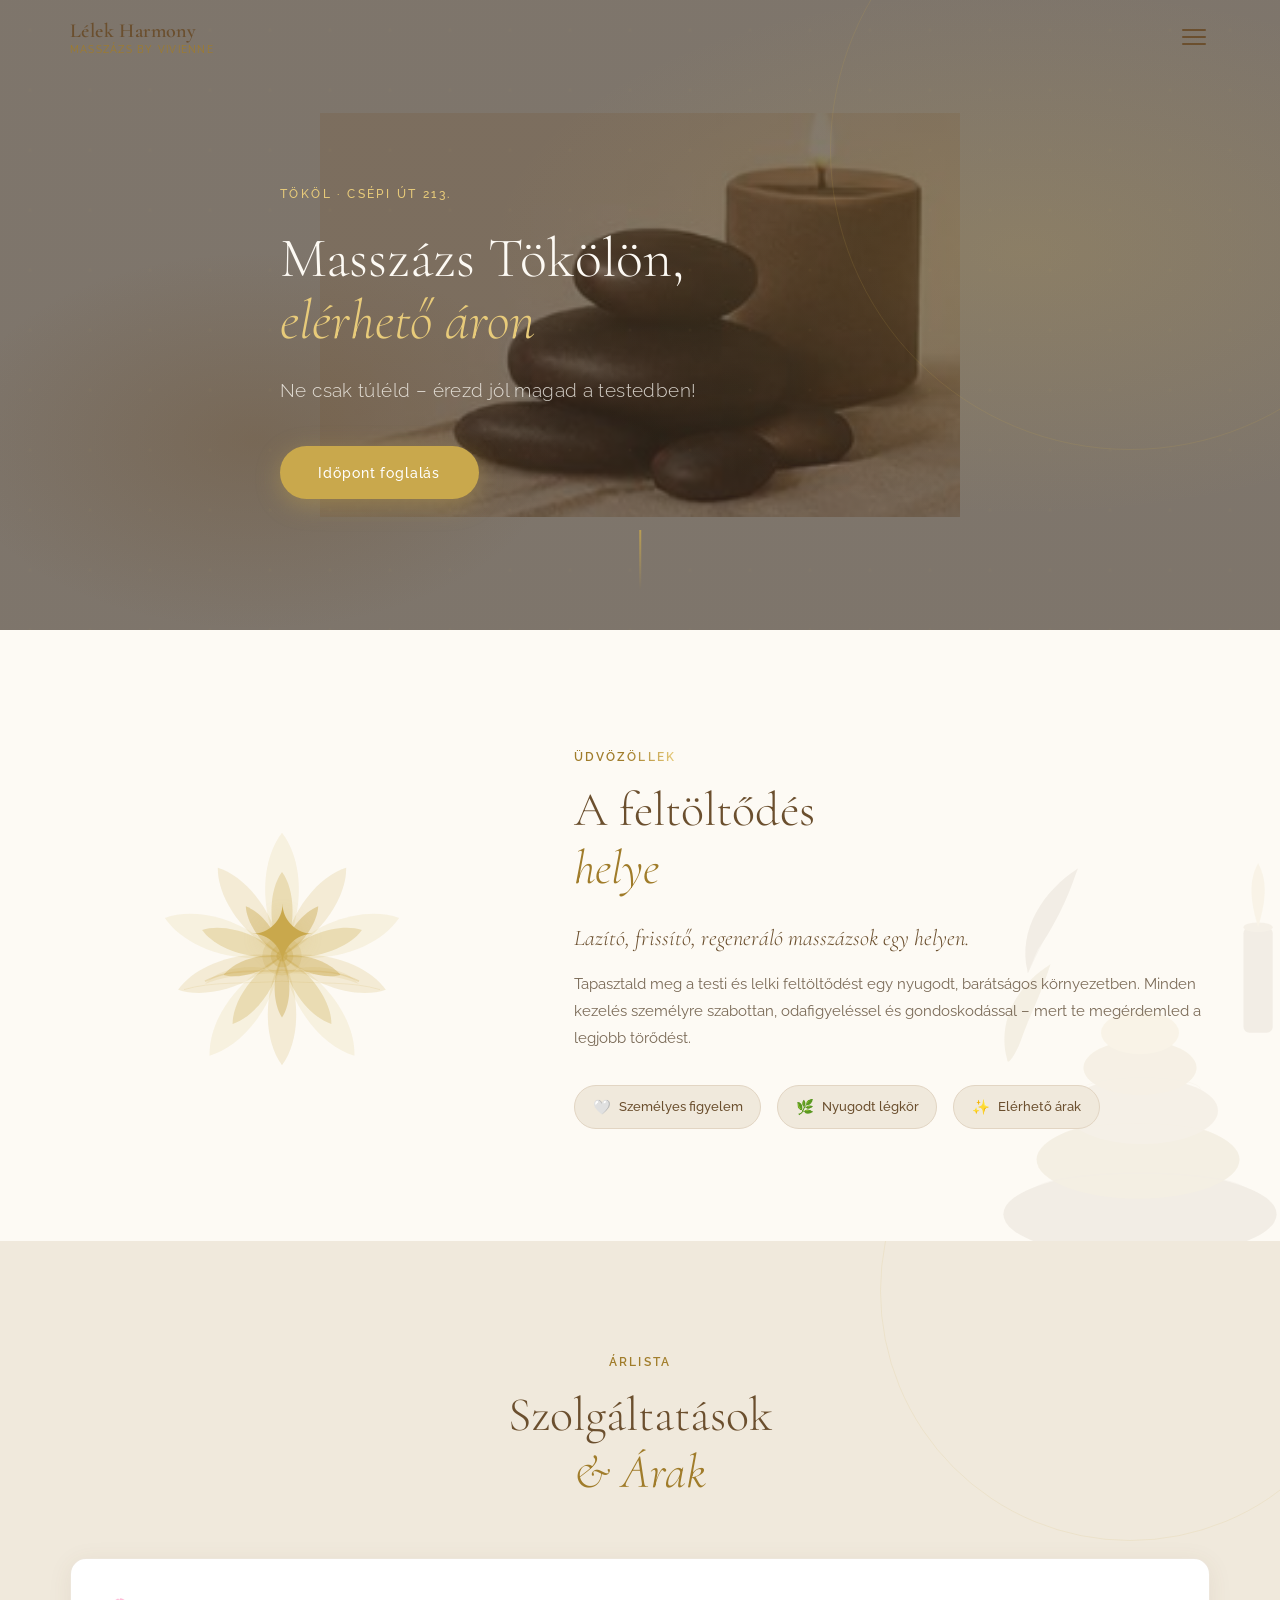
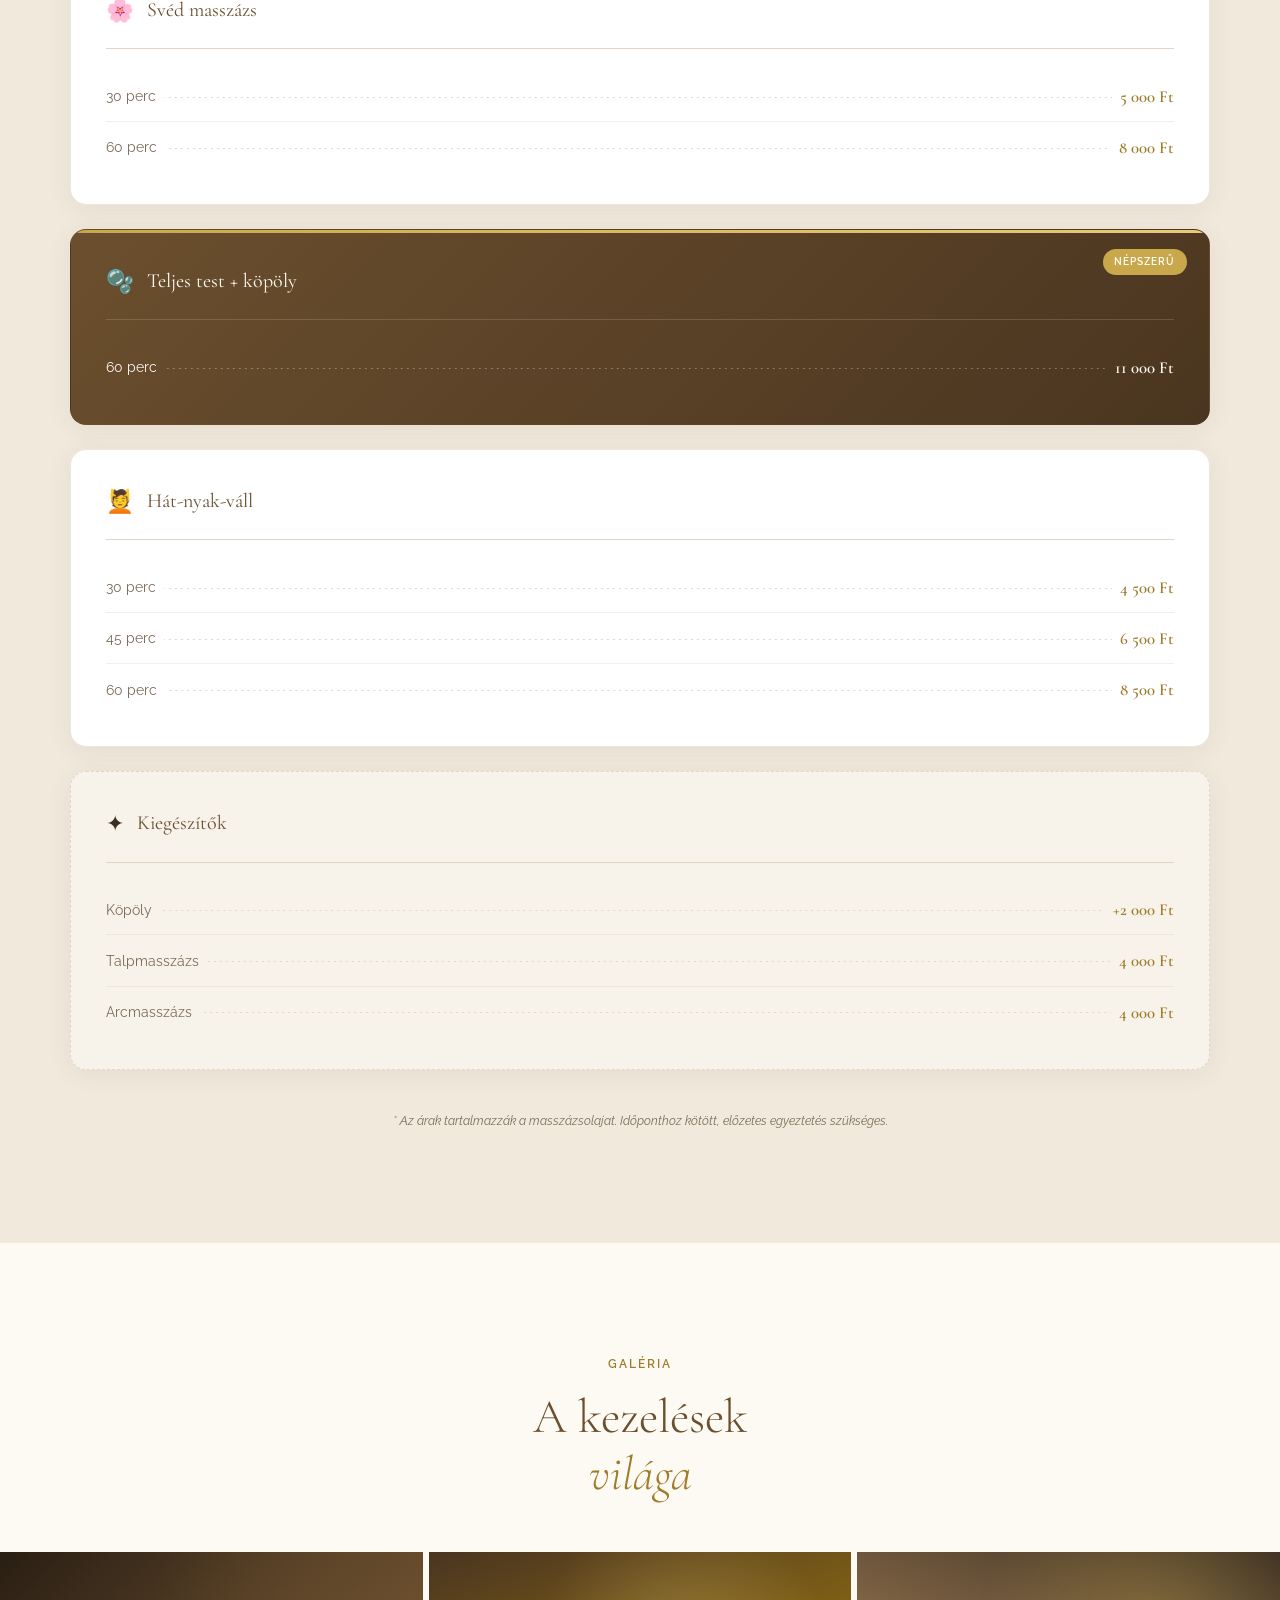
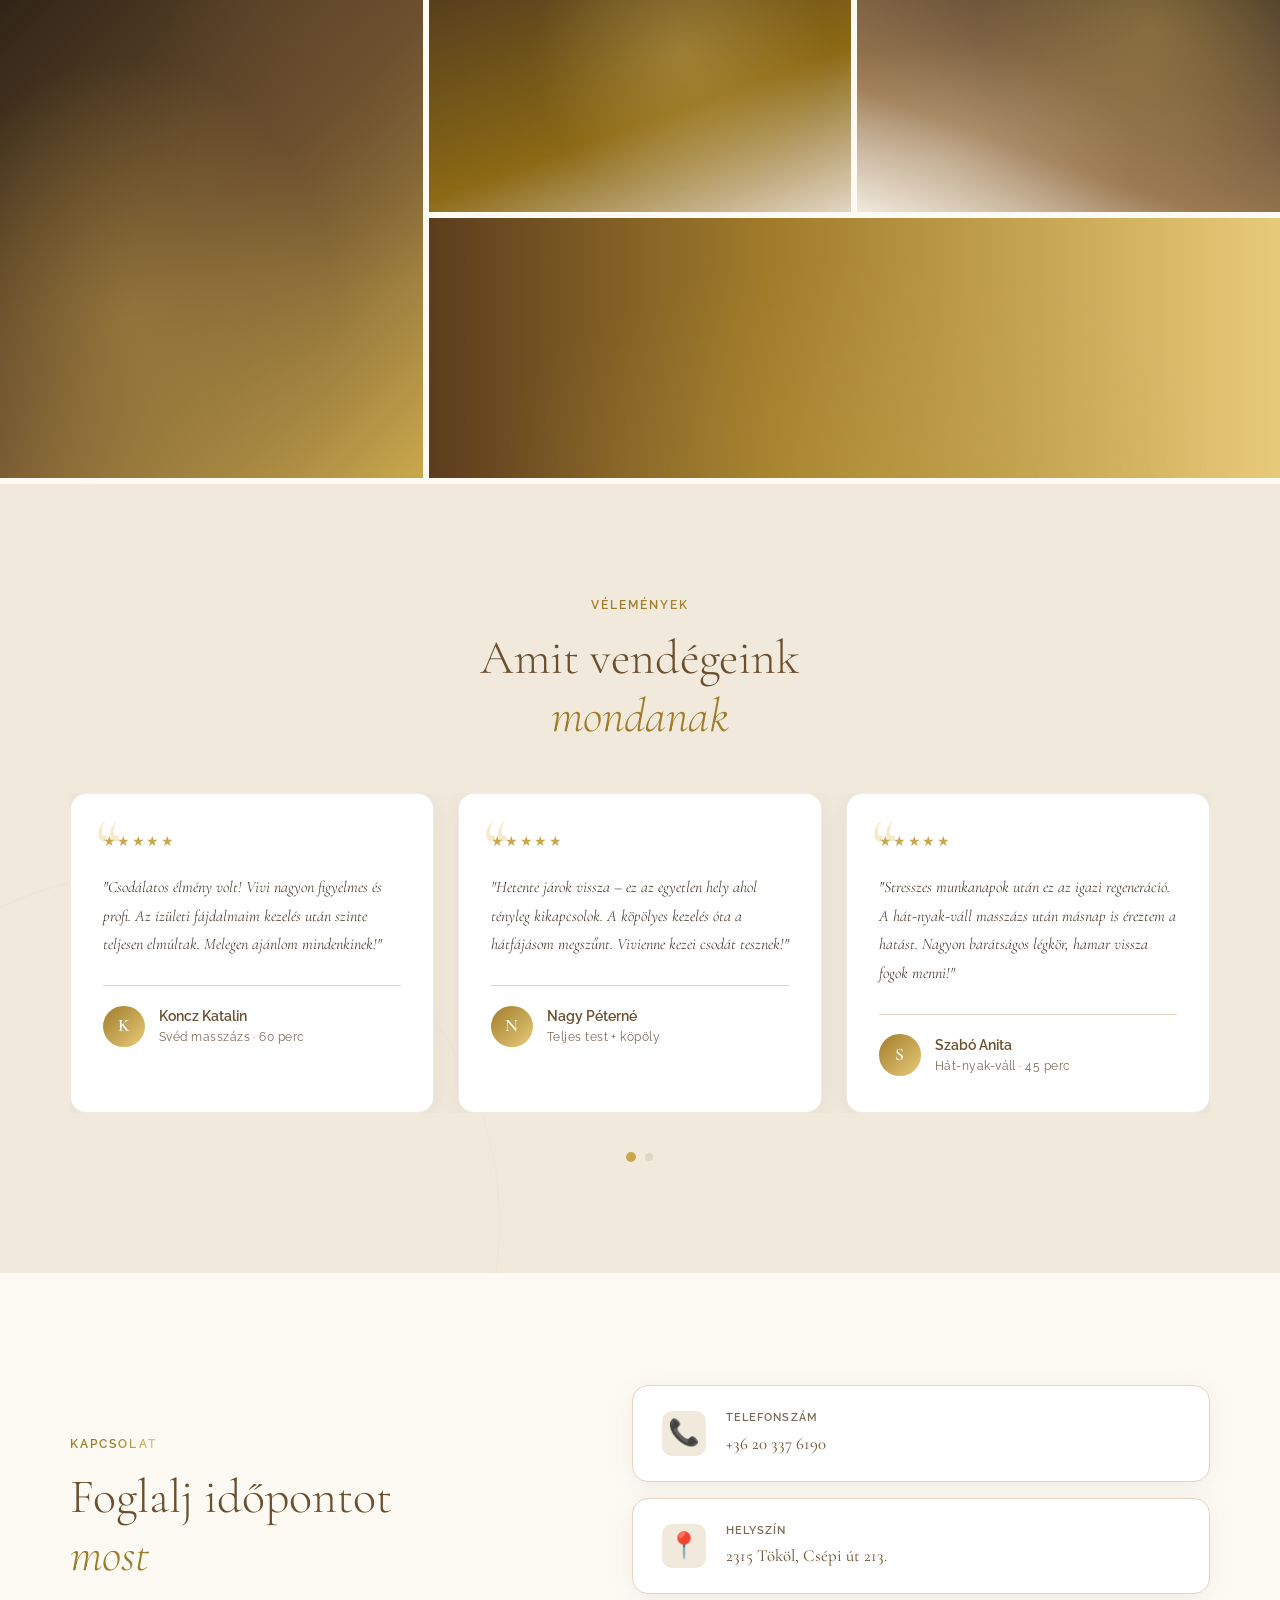
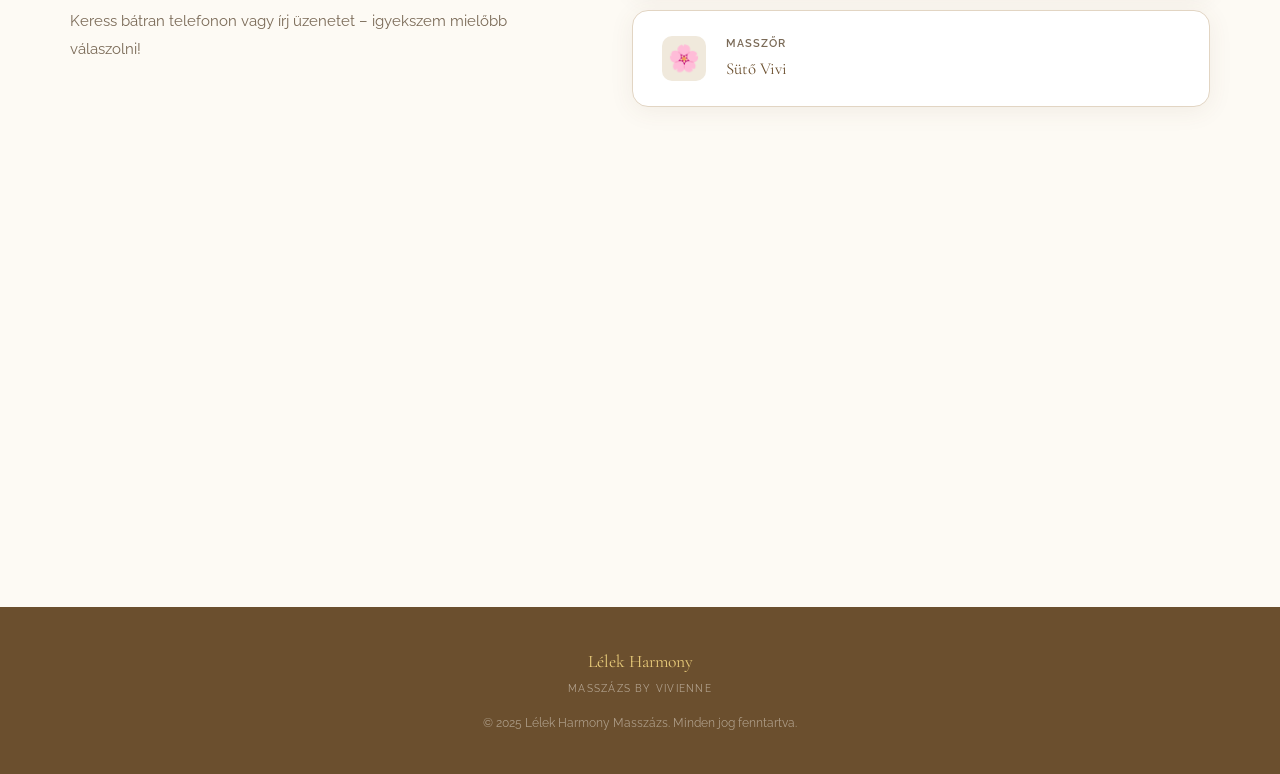
==== index.html @ 74dbd815 "nam change" ====
<!doctype html>
<html lang="hu">
  <head>
    <meta charset="UTF-8" />
    <meta name="viewport" content="width=device-width, initial-scale=1.0" />
    <title>Lélek Harmony Masszázs by Vivienne</title>
    <meta
      name="description"
      content="Lazító, frissítő, regeneráló masszázsok Tökölön. Svéd masszázs, köpöly, hát-nyak-váll masszázs elérhető áron."
    />
    <link rel="preconnect" href="https://fonts.googleapis.com" />
    <link rel="preconnect" href="https://fonts.gstatic.com" crossorigin />
    <link
      href="https://fonts.googleapis.com/css2?family=Cormorant+Garamond:ital,wght@0,300;0,400;0,600;1,300;1,400&family=Raleway:wght@300;400;500;600&display=swap"
      rel="stylesheet"
    />
    <link rel="stylesheet" href="css/style.css" />
  </head>
  <body>
    <!-- NAV -->
    <header class="header" id="header">
      <nav class="nav container">
        <a href="#hero" class="nav__logo">
          <span class="nav__logo-main">Lélek Harmony</span>
          <span class="nav__logo-sub">Masszázs by Vivienne</span>
        </a>
        <button class="nav__toggle" id="navToggle" aria-label="Menü megnyitása">
          <span></span><span></span><span></span>
        </button>
        <ul class="nav__menu" id="navMenu">
          <li><a href="#about" class="nav__link">Rólam</a></li>
          <li><a href="#services" class="nav__link">Szolgáltatások</a></li>
          <li><a href="#gallery" class="nav__link">Galéria</a></li>
          <li>
            <a href="#contact" class="nav__link nav__link--cta">Kapcsolat</a>
          </li>
        </ul>
      </nav>
    </header>

    <main>
      <!-- HERO -->
      <section class="hero" id="hero">
        <div class="hero__overlay"></div>
        <div class="hero__content container">
          <p class="hero__tag reveal">Tököl · Csépi út 213.</p>
          <h1 class="hero__title reveal">
            Masszázs Tökölön,<br /><em>elérhető áron</em>
          </h1>
          <p class="hero__subtitle reveal">
            Ne csak túléld – érezd jól magad a testedben!
          </p>
          <a href="#contact" class="btn btn--primary reveal"
            >Időpont foglalás</a
          >
        </div>
        <div class="hero__scroll-hint">
          <span></span>
        </div>
      </section>

      <!-- ABOUT -->
      <section class="about" id="about">
        <div class="container about__grid">
          <div class="about__deco reveal">
            <div class="about__deco-inner">
              <!-- Lotus flower — spa / massage theme -->
              <svg
                viewBox="0 0 200 200"
                xmlns="http://www.w3.org/2000/svg"
                aria-hidden="true"
              >
                <g transform="translate(100,115)">
                  <!-- Outer petals — layer 1 (5×, aligned) -->
                  <path
                    fill="#C9A84C"
                    opacity="0.12"
                    d="M0,0 C-18,-35 -14,-70 0,-88 C14,-70 18,-35 0,0Z"
                  />
                  <path
                    fill="#C9A84C"
                    opacity="0.12"
                    d="M0,0 C-18,-35 -14,-70 0,-88 C14,-70 18,-35 0,0Z"
                    transform="rotate(72)"
                  />
                  <path
                    fill="#C9A84C"
                    opacity="0.12"
                    d="M0,0 C-18,-35 -14,-70 0,-88 C14,-70 18,-35 0,0Z"
                    transform="rotate(144)"
                  />
                  <path
                    fill="#C9A84C"
                    opacity="0.12"
                    d="M0,0 C-18,-35 -14,-70 0,-88 C14,-70 18,-35 0,0Z"
                    transform="rotate(216)"
                  />
                  <path
                    fill="#C9A84C"
                    opacity="0.12"
                    d="M0,0 C-18,-35 -14,-70 0,-88 C14,-70 18,-35 0,0Z"
                    transform="rotate(288)"
                  />
                  <!-- Outer petals — layer 2 (5×, +36° eltolva) -->
                  <path
                    fill="#C9A84C"
                    opacity="0.18"
                    d="M0,0 C-15,-30 -12,-62 0,-78 C12,-62 15,-30 0,0Z"
                    transform="rotate(36)"
                  />
                  <path
                    fill="#C9A84C"
                    opacity="0.18"
                    d="M0,0 C-15,-30 -12,-62 0,-78 C12,-62 15,-30 0,0Z"
                    transform="rotate(108)"
                  />
                  <path
                    fill="#C9A84C"
                    opacity="0.18"
                    d="M0,0 C-15,-30 -12,-62 0,-78 C12,-62 15,-30 0,0Z"
                    transform="rotate(180)"
                  />
                  <path
                    fill="#C9A84C"
                    opacity="0.18"
                    d="M0,0 C-15,-30 -12,-62 0,-78 C12,-62 15,-30 0,0Z"
                    transform="rotate(252)"
                  />
                  <path
                    fill="#C9A84C"
                    opacity="0.18"
                    d="M0,0 C-15,-30 -12,-62 0,-78 C12,-62 15,-30 0,0Z"
                    transform="rotate(324)"
                  />
                  <!-- Középső szirmok (5×) -->
                  <path
                    fill="#C9A84C"
                    opacity="0.30"
                    d="M0,0 C-11,-22 -9,-48 0,-60 C9,-48 11,-22 0,0Z"
                  />
                  <path
                    fill="#C9A84C"
                    opacity="0.30"
                    d="M0,0 C-11,-22 -9,-48 0,-60 C9,-48 11,-22 0,0Z"
                    transform="rotate(72)"
                  />
                  <path
                    fill="#C9A84C"
                    opacity="0.30"
                    d="M0,0 C-11,-22 -9,-48 0,-60 C9,-48 11,-22 0,0Z"
                    transform="rotate(144)"
                  />
                  <path
                    fill="#C9A84C"
                    opacity="0.30"
                    d="M0,0 C-11,-22 -9,-48 0,-60 C9,-48 11,-22 0,0Z"
                    transform="rotate(216)"
                  />
                  <path
                    fill="#C9A84C"
                    opacity="0.30"
                    d="M0,0 C-11,-22 -9,-48 0,-60 C9,-48 11,-22 0,0Z"
                    transform="rotate(288)"
                  />
                  <!-- Belső szirmok (5×, +36°) -->
                  <path
                    fill="#C9A84C"
                    opacity="0.42"
                    d="M0,0 C-8,-16 -6,-35 0,-44 C6,-35 8,-16 0,0Z"
                    transform="rotate(36)"
                  />
                  <path
                    fill="#C9A84C"
                    opacity="0.42"
                    d="M0,0 C-8,-16 -6,-35 0,-44 C6,-35 8,-16 0,0Z"
                    transform="rotate(108)"
                  />
                  <path
                    fill="#C9A84C"
                    opacity="0.42"
                    d="M0,0 C-8,-16 -6,-35 0,-44 C6,-35 8,-16 0,0Z"
                    transform="rotate(180)"
                  />
                  <path
                    fill="#C9A84C"
                    opacity="0.42"
                    d="M0,0 C-8,-16 -6,-35 0,-44 C6,-35 8,-16 0,0Z"
                    transform="rotate(252)"
                  />
                  <path
                    fill="#C9A84C"
                    opacity="0.42"
                    d="M0,0 C-8,-16 -6,-35 0,-44 C6,-35 8,-16 0,0Z"
                    transform="rotate(324)"
                  />
                  <!-- Középi körök -->
                  <circle r="14" fill="#C9A84C" opacity="0.18" />
                  <circle r="8" fill="#C9A84C" opacity="0.32" />
                  <circle r="4" fill="#C9A84C" opacity="0.55" />
                  <!-- Vízfelszín és levelek -->
                  <path
                    d="M-55,18 C-35,8 -18,12 0,10 C18,12 35,8 55,18"
                    fill="none"
                    stroke="#C9A84C"
                    stroke-width="1.2"
                    opacity="0.25"
                  />
                  <path
                    d="M-70,24 C-50,18 -28,20 0,18 C28,20 50,18 70,24"
                    fill="none"
                    stroke="#C9A84C"
                    stroke-width="0.7"
                    opacity="0.14"
                  />
                  <path
                    d="M0,12 C-20,4 -45,8 -55,20 C-38,13 -20,13 0,12Z"
                    fill="#C9A84C"
                    opacity="0.14"
                  />
                  <path
                    d="M0,12 C20,4 45,8 55,20 C38,13 20,13 0,12Z"
                    fill="#C9A84C"
                    opacity="0.14"
                  />
                </g>
              </svg>
              <div class="about__icon">✦</div>
            </div>
          </div>
          <div class="about__text">
            <span class="section__tag reveal">Üdvözöllek</span>
            <h2 class="section__title reveal">
              A feltöltődés<br /><em>helye</em>
            </h2>
            <p class="about__lead reveal">
              Lazító, frissítő, regeneráló masszázsok egy helyen.
            </p>
            <p class="about__body reveal">
              Tapasztald meg a testi és lelki feltöltődést egy nyugodt,
              barátságos környezetben. Minden kezelés személyre szabottan,
              odafigyeléssel és gondoskodással – mert te megérdemled a legjobb
              törődést.
            </p>
            <div class="about__badges reveal">
              <div class="badge">
                <span class="badge__icon">🤍</span>
                <span>Személyes figyelem</span>
              </div>
              <div class="badge">
                <span class="badge__icon">🌿</span>
                <span>Nyugodt légkör</span>
              </div>
              <div class="badge">
                <span class="badge__icon">✨</span>
                <span>Elérhető árak</span>
              </div>
            </div>
          </div>
        </div>
      </section>

      <!-- SERVICES -->
      <section class="services" id="services">
        <div class="container">
          <span class="section__tag reveal">Árlista</span>
          <h2 class="section__title reveal">
            Szolgáltatások<br /><em>& Árak</em>
          </h2>

          <div class="services__grid">
            <!-- Svéd masszázs -->
            <div class="service-card reveal">
              <div class="service-card__header">
                <span class="service-card__icon">🌸</span>
                <h3 class="service-card__title">Svéd masszázs</h3>
              </div>
              <ul class="price-list">
                <li class="price-item">
                  <span class="price-item__label">30 perc</span>
                  <span class="price-item__dots"></span>
                  <span class="price-item__price">5 000 Ft</span>
                </li>
                <li class="price-item">
                  <span class="price-item__label">60 perc</span>
                  <span class="price-item__dots"></span>
                  <span class="price-item__price">8 000 Ft</span>
                </li>
              </ul>
            </div>

            <!-- Teljes test + köpöly -->
            <div class="service-card service-card--featured reveal">
              <div class="service-card__badge">Népszerű</div>
              <div class="service-card__header">
                <span class="service-card__icon">🫧</span>
                <h3 class="service-card__title">Teljes test + köpöly</h3>
              </div>
              <ul class="price-list">
                <li class="price-item">
                  <span class="price-item__label">60 perc</span>
                  <span class="price-item__dots"></span>
                  <span class="price-item__price">11 000 Ft</span>
                </li>
              </ul>
            </div>

            <!-- Hát-nyak-váll -->
            <div class="service-card reveal">
              <div class="service-card__header">
                <span class="service-card__icon">💆</span>
                <h3 class="service-card__title">Hát-nyak-váll</h3>
              </div>
              <ul class="price-list">
                <li class="price-item">
                  <span class="price-item__label">30 perc</span>
                  <span class="price-item__dots"></span>
                  <span class="price-item__price">4 500 Ft</span>
                </li>
                <li class="price-item">
                  <span class="price-item__label">45 perc</span>
                  <span class="price-item__dots"></span>
                  <span class="price-item__price">6 500 Ft</span>
                </li>
                <li class="price-item">
                  <span class="price-item__label">60 perc</span>
                  <span class="price-item__dots"></span>
                  <span class="price-item__price">8 500 Ft</span>
                </li>
              </ul>
            </div>

            <!-- Kiegészítők -->
            <div class="service-card service-card--extras reveal">
              <div class="service-card__header">
                <span class="service-card__icon">✦</span>
                <h3 class="service-card__title">Kiegészítők</h3>
              </div>
              <ul class="price-list">
                <li class="price-item">
                  <span class="price-item__label">Köpöly</span>
                  <span class="price-item__dots"></span>
                  <span class="price-item__price">+2 000 Ft</span>
                </li>
                <li class="price-item">
                  <span class="price-item__label">Talpmasszázs</span>
                  <span class="price-item__dots"></span>
                  <span class="price-item__price">4 000 Ft</span>
                </li>
                <li class="price-item">
                  <span class="price-item__label">Arcmasszázs</span>
                  <span class="price-item__dots"></span>
                  <span class="price-item__price">4 000 Ft</span>
                </li>
              </ul>
            </div>
          </div>

          <p class="services__note reveal">
            * Az árak tartalmazzák a masszázsolajat. Időponthoz kötött, előzetes
            egyeztetés szükséges.
          </p>
        </div>
      </section>

      <!-- GALLERY -->
      <section class="gallery" id="gallery">
        <div class="container">
          <span class="section__tag reveal">Galéria</span>
          <h2 class="section__title reveal">
            A kezelések<br /><em>világa</em>
          </h2>
        </div>
        <div class="gallery__grid">
          <div class="gallery__item gallery__item--tall reveal" data-index="0">
            <div class="gallery__img gallery__img--1"></div>
            <div class="gallery__overlay">
              <span class="gallery__label">Svéd masszázs</span>
            </div>
          </div>
          <div class="gallery__item reveal" data-index="1">
            <div class="gallery__img gallery__img--2"></div>
            <div class="gallery__overlay">
              <span class="gallery__label">Köpölyes kezelés</span>
            </div>
          </div>
          <div class="gallery__item reveal" data-index="2">
            <div class="gallery__img gallery__img--3"></div>
            <div class="gallery__overlay">
              <span class="gallery__label">Illóolajos lazítás</span>
            </div>
          </div>
          <div class="gallery__item gallery__item--wide reveal" data-index="3">
            <div class="gallery__img gallery__img--4"></div>
            <div class="gallery__overlay">
              <span class="gallery__label">Hát-nyak-váll</span>
            </div>
          </div>
          <div class="gallery__item reveal" data-index="4">
            <div class="gallery__img gallery__img--5"></div>
            <div class="gallery__overlay">
              <span class="gallery__label">Talpmasszázs</span>
            </div>
          </div>
          <div class="gallery__item reveal" data-index="5">
            <div class="gallery__img gallery__img--6"></div>
            <div class="gallery__overlay">
              <span class="gallery__label">Arcmasszázs</span>
            </div>
          </div>
        </div>

        <!-- Lightbox -->
        <div
          class="lightbox"
          id="lightbox"
          role="dialog"
          aria-modal="true"
          aria-label="Kép nagyítva"
        >
          <button
            class="lightbox__close"
            id="lightboxClose"
            aria-label="Bezárás"
          >
            ✕
          </button>
          <button class="lightbox__prev" id="lightboxPrev" aria-label="Előző">
            ‹
          </button>
          <button
            class="lightbox__next"
            id="lightboxNext"
            aria-label="Következő"
          >
            ›
          </button>
          <div class="lightbox__content">
            <div class="lightbox__img" id="lightboxImg"></div>
            <span class="lightbox__caption" id="lightboxCaption"></span>
          </div>
        </div>
      </section>

      <!-- TESTIMONIALS -->
      <section class="testimonials" id="testimonials">
        <div class="testimonials__bg-deco" aria-hidden="true"></div>
        <div class="container">
          <span class="section__tag reveal">Vélemények</span>
          <h2 class="section__title reveal">
            Amit vendégeink<br /><em>mondanak</em>
          </h2>

          <div class="testimonials__track-wrap">
            <div class="testimonials__track" id="testimonialsTrack">
              <article class="testimonial-card">
                <div class="testimonial-card__stars" aria-label="5 csillag">
                  ★★★★★
                </div>
                <blockquote class="testimonial-card__quote">
                  "Csodálatos élmény volt! Vivi nagyon figyelmes és profi. Az
                  ízületi fájdalmaim kezelés után szinte teljesen elmúltak.
                  Melegen ajánlom mindenkinek!"
                </blockquote>
                <footer class="testimonial-card__footer">
                  <div class="testimonial-card__avatar">K</div>
                  <div>
                    <cite class="testimonial-card__name">Koncz Katalin</cite>
                    <span class="testimonial-card__treatment"
                      >Svéd masszázs · 60 perc</span
                    >
                  </div>
                </footer>
              </article>

              <article class="testimonial-card">
                <div class="testimonial-card__stars" aria-label="5 csillag">
                  ★★★★★
                </div>
                <blockquote class="testimonial-card__quote">
                  "Hetente járok vissza – ez az egyetlen hely ahol tényleg
                  kikapcsolok. A köpölyes kezelés óta a hátfájásom megszűnt.
                  Vivienne kezei csodát tesznek!"
                </blockquote>
                <footer class="testimonial-card__footer">
                  <div class="testimonial-card__avatar">N</div>
                  <div>
                    <cite class="testimonial-card__name">Nagy Péterné</cite>
                    <span class="testimonial-card__treatment"
                      >Teljes test + köpöly</span
                    >
                  </div>
                </footer>
              </article>

              <article class="testimonial-card">
                <div class="testimonial-card__stars" aria-label="5 csillag">
                  ★★★★★
                </div>
                <blockquote class="testimonial-card__quote">
                  "Stresszes munkanapok után ez az igazi regeneráció. A
                  hát-nyak-váll masszázs után másnap is éreztem a hatást. Nagyon
                  barátságos légkör, hamar vissza fogok menni!"
                </blockquote>
                <footer class="testimonial-card__footer">
                  <div class="testimonial-card__avatar">S</div>
                  <div>
                    <cite class="testimonial-card__name">Szabó Anita</cite>
                    <span class="testimonial-card__treatment"
                      >Hát-nyak-váll · 45 perc</span
                    >
                  </div>
                </footer>
              </article>

              <article class="testimonial-card">
                <div class="testimonial-card__stars" aria-label="5 csillag">
                  ★★★★★
                </div>
                <blockquote class="testimonial-card__quote">
                  "Az arcmasszázs után tíz évvel fiatalabbnak éreztem magam!
                  Profi kéz, kellemes környezet, elérhető ár. Tökélön belül ez a
                  legjobb masszőr szerintem."
                </blockquote>
                <footer class="testimonial-card__footer">
                  <div class="testimonial-card__avatar">H</div>
                  <div>
                    <cite class="testimonial-card__name">Horváth Mária</cite>
                    <span class="testimonial-card__treatment"
                      >Arcmasszázs + talpmasszázs</span
                    >
                  </div>
                </footer>
              </article>
            </div>
          </div>

          <div
            class="testimonials__dots"
            id="testimonialsDots"
            role="tablist"
            aria-label="Vélemény lapozó"
          ></div>
        </div>
      </section>

      <!-- CONTACT -->
      <section class="contact" id="contact">
        <div class="container contact__grid">
          <div class="contact__text">
            <span class="section__tag reveal">Kapcsolat</span>
            <h2 class="section__title reveal">
              Foglalj időpontot<br /><em>most</em>
            </h2>
            <p class="contact__lead reveal">
              Keress bátran telefonon vagy írj üzenetet – igyekszem mielőbb
              válaszolni!
            </p>
          </div>
          <div class="contact__cards">
            <a href="tel:+36203376190" class="contact-card reveal">
              <span class="contact-card__icon">📞</span>
              <div>
                <span class="contact-card__label">Telefonszám</span>
                <span class="contact-card__value">+36 20 337 6190</span>
              </div>
            </a>
            <div class="contact-card reveal">
              <span class="contact-card__icon">📍</span>
              <div>
                <span class="contact-card__label">Helyszín</span>
                <span class="contact-card__value"
                  >2315 Tököl, Csépi út 213.</span
                >
              </div>
            </div>
            <div class="contact-card reveal">
              <span class="contact-card__icon">🌸</span>
              <div>
                <span class="contact-card__label">Masszőr</span>
                <span class="contact-card__value">Sütő Vivi</span>
              </div>
            </div>
          </div>
          <div class="contact__map">
            <iframe
              src="https://www.google.com/maps?q=Tököl%20Csépi%20út%20213&output=embed"
              width="100%"
              height="300"
              style="border: 0; border-radius: 16px"
              allowfullscreen=""
              loading="lazy"
            >
            </iframe>
          </div>
        </div>
      </section>
    </main>

    <!-- FOOTER -->
    <footer class="footer">
      <div class="container footer__inner">
        <div class="footer__brand">
          <span class="footer__logo">Lélek Harmony</span>
          <span class="footer__tagline">Masszázs by Vivienne</span>
        </div>
        <p class="footer__copy">
          &copy; 2025 Lélek Harmony Masszázs. Minden jog fenntartva.
        </p>
      </div>
    </footer>

    <script src="js/script.js"></script>
  </body>
</html>
---- css/style.css ----
/* ============================================
   LÉLEK HARMONY – style.css
   ============================================ */

/* --- RESET & BASE --- */
*,
*::before,
*::after {
  box-sizing: border-box;
  margin: 0;
  padding: 0;
}

:root {
  --cream: #fdfaf4;
  --beige: #f0e9dc;
  --beige-dark: #e2d5c3;
  --gold: #c9a84c;
  --gold-light: #e8cb7a;
  --gold-dark: #a07c2a;
  --brown: #6b4f2e;
  --brown-light: #9c7a52;
  --text: #3a2e22;
  --text-muted: #7a6a57;
  --white: #ffffff;

  --font-serif: "Cormorant Garamond", Georgia, serif;
  --font-sans: "Raleway", sans-serif;

  --shadow-soft: 0 4px 24px rgba(107, 79, 46, 0.08);
  --shadow-card: 0 8px 40px rgba(107, 79, 46, 0.12);
  --radius: 16px;
  --radius-sm: 10px;

  --transition: 0.35s cubic-bezier(0.25, 0.46, 0.45, 0.94);
}

html {
  scroll-behavior: smooth;
  font-size: 16px;
}

body {
  font-family: var(--font-sans);
  background-color: var(--cream);
  color: var(--text);
  line-height: 1.7;
  -webkit-font-smoothing: antialiased;
}

img {
  display: block;
  max-width: 100%;
}
a {
  text-decoration: none;
  color: inherit;
}
ul {
  list-style: none;
}

.container {
  width: 90%;
  max-width: 1140px;
  margin: 0 auto;
}

/* --- SCROLL REVEAL --- */
.reveal {
  opacity: 0;
  transform: translateY(28px);
  transition:
    opacity 0.7s ease,
    transform 0.7s ease;
}
.reveal.visible {
  opacity: 1;
  transform: translateY(0);
}

/* --- TYPOGRAPHY HELPERS --- */
.section__tag {
  display: inline-block;
  font-family: var(--font-sans);
  font-size: 0.72rem;
  font-weight: 600;
  letter-spacing: 0.18em;
  text-transform: uppercase;
  color: var(--gold-dark);
  margin-bottom: 0.9rem;
}

.section__title {
  font-family: var(--font-serif);
  font-size: clamp(2rem, 4vw, 3rem);
  font-weight: 300;
  line-height: 1.2;
  color: var(--brown);
  margin-bottom: 1.5rem;
}
.section__title em {
  font-style: italic;
  color: var(--gold-dark);
}

/* --- BUTTON --- */
.btn {
  display: inline-block;
  padding: 0.9rem 2.4rem;
  border-radius: 50px;
  font-family: var(--font-sans);
  font-weight: 500;
  font-size: 0.9rem;
  letter-spacing: 0.06em;
  transition: var(--transition);
  cursor: pointer;
  border: none;
}
.btn--primary {
  background: var(--gold);
  color: var(--white);
  box-shadow: 0 6px 24px rgba(201, 168, 76, 0.4);
}
.btn--primary:hover {
  background: var(--gold-dark);
  box-shadow: 0 8px 32px rgba(201, 168, 76, 0.5);
  transform: translateY(-2px);
}

/* ============================================
   HEADER / NAV
   ============================================ */
.header {
  position: fixed;
  top: 0;
  left: 0;
  width: 100%;
  z-index: 1000;
  padding: 1.2rem 0;
  transition:
    background var(--transition),
    box-shadow var(--transition),
    padding var(--transition);
}
.header.scrolled {
  background: rgba(253, 250, 244, 0.96);
  backdrop-filter: blur(12px);
  box-shadow: 0 2px 20px rgba(107, 79, 46, 0.1);
  padding: 0.8rem 0;
}

.nav {
  display: flex;
  align-items: center;
  justify-content: space-between;
}

.nav__logo {
  display: flex;
  flex-direction: column;
  line-height: 1.2;
}
.nav__logo-main {
  font-family: var(--font-serif);
  font-size: 1.25rem;
  font-weight: 600;
  color: var(--brown);
  letter-spacing: 0.02em;
}
.nav__logo-sub {
  font-size: 0.65rem;
  font-weight: 400;
  letter-spacing: 0.12em;
  text-transform: uppercase;
  color: var(--gold-dark);
}

.nav__menu {
  display: flex;
  align-items: center;
  gap: 2.5rem;
}

.nav__link {
  font-size: 0.82rem;
  font-weight: 500;
  letter-spacing: 0.08em;
  text-transform: uppercase;
  color: var(--brown-light);
  transition: color var(--transition);
  position: relative;
}
.nav__link::after {
  content: "";
  position: absolute;
  bottom: -3px;
  left: 0;
  width: 0;
  height: 1px;
  background: var(--gold);
  transition: width var(--transition);
}
.nav__link:hover {
  color: var(--brown);
}
.nav__link:hover::after {
  width: 100%;
}

.nav__link--cta {
  padding: 0.5rem 1.4rem;
  border: 1.5px solid var(--gold);
  border-radius: 50px;
  color: var(--gold-dark);
}
.nav__link--cta::after {
  display: none;
}
.nav__link--cta:hover {
  background: var(--gold);
  color: var(--white);
}

.nav__toggle {
  display: none;
  flex-direction: column;
  gap: 5px;
  background: none;
  border: none;
  cursor: pointer;
  padding: 4px;
}
.nav__toggle span {
  display: block;
  width: 24px;
  height: 2px;
  background: var(--brown);
  border-radius: 2px;
  transition: var(--transition);
}
.nav__toggle.open span:nth-child(1) {
  transform: translateY(7px) rotate(45deg);
}
.nav__toggle.open span:nth-child(2) {
  opacity: 0;
}
.nav__toggle.open span:nth-child(3) {
  transform: translateY(-7px) rotate(-45deg);
}

/* ============================================
   HERO
   ============================================ */
.hero {
  min-height: 70vh;
  display: flex;
  align-items: center;
  position: relative;
  background:
    linear-gradient(rgba(58, 46, 34, 0.65), rgba(58, 46, 34, 0.65)),
    url("../images/salon_2.png") center/50% no-repeat;
  overflow: hidden;
}

.hero::before {
  content: "";
  position: absolute;
  inset: 0;
  background:
    radial-gradient(
      ellipse 60% 60% at 80% 40%,
      rgba(201, 168, 76, 0.18) 0%,
      transparent 70%
    ),
    radial-gradient(
      ellipse 40% 50% at 20% 70%,
      rgba(107, 79, 46, 0.35) 0%,
      transparent 60%
    );
}

/* Decorative circles */
.hero::after {
  content: "";
  position: absolute;
  width: 600px;
  height: 600px;
  border: 1px solid rgba(201, 168, 76, 0.15);
  border-radius: 50%;
  top: -150px;
  right: -150px;
  pointer-events: none;
}

.hero__overlay {
  position: absolute;
  inset: 0;
  background: url("data:image/svg+xml,%3Csvg width='60' height='60' viewBox='0 0 60 60' xmlns='http://www.w3.org/2000/svg'%3E%3Cg fill='none' fill-rule='evenodd'%3E%3Cg fill='%23C9A84C' fill-opacity='0.04'%3E%3Ccircle cx='30' cy='30' r='1.5'/%3E%3C/g%3E%3C/g%3E%3C/svg%3E");
}

/* Mandala background — right-side, very subtle */
.hero__overlay::after {
  content: "";
  position: absolute;
  right: -6%;
  top: 50%;
  transform: translateY(-50%);
  width: 72vh;
  height: 72vh;
  background-size: contain;
  background-repeat: no-repeat;
  background-position: center;
  opacity: 0.09;
  pointer-events: none;
}

.hero__content {
  position: relative;
  z-index: 1;
  padding: 8rem 0 5rem;
  max-width: 720px;
}

.hero__tag {
  display: inline-block;
  font-size: 0.75rem;
  font-weight: 500;
  letter-spacing: 0.2em;
  text-transform: uppercase;
  color: var(--gold-light);
  margin-bottom: 1.5rem;
  opacity: 0;
  animation: fadeUp 0.8s 0.3s forwards;
}

.hero__title {
  font-family: var(--font-serif);
  font-size: clamp(2.8rem, 6vw, 5rem);
  font-weight: 300;
  line-height: 1.1;
  color: var(--cream);
  margin-bottom: 1.4rem;
  opacity: 0;
  animation: fadeUp 0.8s 0.5s forwards;
}
.hero__title em {
  font-style: italic;
  color: var(--gold-light);
  display: block;
}

.hero__subtitle {
  font-size: clamp(1rem, 2vw, 1.2rem);
  font-weight: 300;
  color: rgba(253, 250, 244, 0.8);
  margin-bottom: 2.5rem;
  letter-spacing: 0.02em;
  opacity: 0;
  animation: fadeUp 0.8s 0.7s forwards;
}

.hero .btn--primary {
  opacity: 0;
  animation: fadeUp 0.8s 0.9s forwards;
}

.hero__scroll-hint {
  position: absolute;
  bottom: 2.5rem;
  left: 50%;
  transform: translateX(-50%);
  z-index: 1;
}
.hero__scroll-hint span {
  display: block;
  width: 1.5px;
  height: 60px;
  background: linear-gradient(to bottom, rgba(201, 168, 76, 0.8), transparent);
  margin: 0 auto;
  animation: scrollPulse 2s infinite;
}

@keyframes fadeUp {
  to {
    opacity: 1;
    transform: translateY(0);
  }
  from {
    opacity: 0;
    transform: translateY(30px);
  }
}
@keyframes scrollPulse {
  0%,
  100% {
    opacity: 1;
    transform: scaleY(1);
  }
  50% {
    opacity: 0.4;
    transform: scaleY(0.8);
  }
}

/* ============================================
   ABOUT
   ============================================ */
.about {
  padding: 7rem 0;
  background: var(--cream);
  position: relative;
  overflow: hidden;
}

/* Spa stones + candle — right bottom, very subtle */
.about::before {
  content: "";
  position: absolute;
  right: -2%;
  bottom: -4%;
  width: 38%;
  height: 80%;
  background-image: url("data:image/svg+xml,<svg xmlns='http://www.w3.org/2000/svg' viewBox='0 0 340 500'><ellipse cx='170' cy='448' rx='140' ry='44' fill='%236B4F2E'/><ellipse cx='168' cy='392' rx='104' ry='40' fill='%238B6914'/><ellipse cx='172' cy='342' rx='78' ry='34' fill='%239C7A52'/><ellipse cx='170' cy='298' rx='58' ry='28' fill='%23A07C2A'/><ellipse cx='170' cy='262' rx='40' ry='22' fill='%23C9A84C'/><ellipse cx='170' cy='424' rx='108' ry='18' fill='none' stroke='%236B4F2E' stroke-width='1.5' opacity='.4'/><ellipse cx='168' cy='370' rx='80' ry='15' fill='none' stroke='%238B6914' stroke-width='1.2' opacity='.4'/><ellipse cx='172' cy='320' rx='60' ry='12' fill='none' stroke='%239C7A52' stroke-width='1' opacity='.4'/><rect x='276' y='154' width='30' height='108' rx='6' fill='%236B4F2E'/><ellipse cx='291' cy='154' rx='15' ry='5' fill='%239C7A52'/><path d='M291 154C284 130 280 108 291 88 302 108 298 130 291 154Z' fill='%23C9A84C'/><path d='M55 200C44 156 72 116 106 94 96 126 80 156 66 176 60 188 54 206 55 200Z' fill='%236B4F2E'/><line x1='55' y1='200' x2='106' y2='94' stroke='%236B4F2E' stroke-width='1.2' opacity='.5'/><path d='M34 290C22 248 48 210 78 192 70 220 56 246 48 270 42 286 34 296 34 290Z' fill='%238B6914'/><line x1='34' y1='290' x2='78' y2='192' stroke='%238B6914' stroke-width='1' opacity='.5'/></svg>");
  background-size: contain;
  background-repeat: no-repeat;
  background-position: right bottom;
  opacity: 0.07;
  pointer-events: none;
  z-index: 0;
}

.about .container {
  position: relative;
  z-index: 1;
}

.about__grid {
  display: grid;
  grid-template-columns: 1fr 1.5fr;
  gap: 5rem;
  align-items: center;
}

.about__deco {
  display: flex;
  justify-content: center;
}
.about__deco-inner {
  position: relative;
  width: 280px;
  height: 280px;
  display: flex;
  align-items: center;
  justify-content: center;
}
.about__deco-inner svg {
  position: absolute;
  inset: 0;
  width: 100%;
  height: 100%;
}
.about__icon {
  font-size: 5rem;
  color: var(--gold);
  position: relative;
  z-index: 1;
  text-shadow: 0 4px 20px rgba(201, 168, 76, 0.3);
  animation: gentlePulse 4s ease-in-out infinite;
}
@keyframes gentlePulse {
  0%,
  100% {
    transform: scale(1);
  }
  50% {
    transform: scale(1.05);
  }
}

.about__lead {
  font-family: var(--font-serif);
  font-size: 1.4rem;
  font-weight: 300;
  color: var(--brown);
  line-height: 1.5;
  margin-bottom: 1rem;
  font-style: italic;
}
.about__body {
  font-size: 0.95rem;
  color: var(--text-muted);
  margin-bottom: 2rem;
  line-height: 1.8;
}

.about__badges {
  display: flex;
  gap: 1rem;
  flex-wrap: wrap;
}
.badge {
  display: flex;
  align-items: center;
  gap: 0.5rem;
  padding: 0.55rem 1.1rem;
  background: var(--beige);
  border-radius: 50px;
  font-size: 0.8rem;
  font-weight: 500;
  color: var(--brown);
  border: 1px solid var(--beige-dark);
}
.badge__icon {
  font-size: 0.9rem;
}

/* ============================================
   SERVICES
   ============================================ */
.services {
  padding: 7rem 0;
  background: var(--beige);
  position: relative;
  overflow: hidden;
}
.services::before {
  content: "";
  position: absolute;
  width: 500px;
  height: 500px;
  border: 1px solid rgba(201, 168, 76, 0.12);
  border-radius: 50%;
  top: -200px;
  right: -100px;
  pointer-events: none;
}

.services .section__tag,
.services .section__title {
  text-align: center;
  display: block;
}
.services .section__title {
  margin-bottom: 3.5rem;
}

.services__grid {
  display: grid;
  grid-template-columns: repeat(2, 1fr);
  gap: 1.5rem;
}

.service-card {
  background: var(--white);
  border-radius: var(--radius);
  padding: 2rem 2.2rem;
  box-shadow: var(--shadow-soft);
  border: 1px solid rgba(226, 213, 195, 0.6);
  transition: var(--transition);
  position: relative;
  overflow: hidden;
}
.service-card::before {
  content: "";
  position: absolute;
  top: 0;
  left: 0;
  right: 0;
  height: 3px;
  background: linear-gradient(90deg, var(--beige-dark), var(--gold-light));
  opacity: 0;
  transition: opacity var(--transition);
}
.service-card:hover {
  box-shadow: var(--shadow-card);
  transform: translateY(-4px);
}
.service-card:hover::before {
  opacity: 1;
}

.service-card--featured {
  background: linear-gradient(135deg, var(--brown) 0%, #4a3520 100%);
  border-color: transparent;
}
.service-card--featured .service-card__title,
.service-card--featured .price-item__label,
.service-card--featured .price-item__price {
  color: var(--cream);
}
.service-card--featured .price-item__dots {
  background-image: radial-gradient(
    circle,
    rgba(253, 250, 244, 0.3) 1px,
    transparent 1px
  );
}
.service-card--featured .price-item {
  border-color: rgba(253, 250, 244, 0.1);
}
.service-card--featured::before {
  background: linear-gradient(90deg, var(--gold), var(--gold-light));
  opacity: 1;
}

.service-card--extras {
  border: 1.5px dashed var(--beige-dark);
  background: rgba(253, 250, 244, 0.6);
}

.service-card__badge {
  position: absolute;
  top: 1.2rem;
  right: 1.4rem;
  background: var(--gold);
  color: var(--white);
  font-size: 0.65rem;
  font-weight: 600;
  letter-spacing: 0.1em;
  text-transform: uppercase;
  padding: 0.25rem 0.7rem;
  border-radius: 50px;
}

.service-card__header {
  display: flex;
  align-items: center;
  gap: 0.8rem;
  margin-bottom: 1.5rem;
  padding-bottom: 1.2rem;
  border-bottom: 1px solid var(--beige-dark);
}
.service-card--featured .service-card__header {
  border-bottom-color: rgba(253, 250, 244, 0.15);
}

.service-card__icon {
  font-size: 1.4rem;
}

.service-card__title {
  font-family: var(--font-serif);
  font-size: 1.25rem;
  font-weight: 400;
  color: var(--brown);
}

/* Price list */
.price-list {
  display: flex;
  flex-direction: column;
  gap: 0.15rem;
}

.price-item {
  display: flex;
  align-items: center;
  gap: 0.5rem;
  padding: 0.6rem 0;
  border-bottom: 1px solid rgba(226, 213, 195, 0.4);
}
.price-item:last-child {
  border-bottom: none;
}

.price-item__label {
  font-size: 0.88rem;
  color: var(--text-muted);
  white-space: nowrap;
}
.price-item__dots {
  flex: 1;
  height: 1px;
  background-image: radial-gradient(
    circle,
    var(--beige-dark) 1px,
    transparent 1px
  );
  background-size: 6px 1px;
  background-repeat: repeat-x;
  background-position: center;
}
.price-item__price {
  font-family: var(--font-serif);
  font-size: 1.05rem;
  font-weight: 600;
  color: var(--gold-dark);
  white-space: nowrap;
}

.services__note {
  text-align: center;
  margin-top: 2.5rem;
  font-size: 0.78rem;
  color: var(--text-muted);
  font-style: italic;
}

/* ============================================
   CONTACT
   ============================================ */
.contact {
  padding: 7rem 0;
  background: var(--cream);
}

.contact__grid {
  display: grid;
  grid-template-columns: 1fr 1.2fr;
  gap: 5rem;
  align-items: center;
}

.contact__lead {
  font-size: 0.95rem;
  color: var(--text-muted);
  line-height: 1.8;
}

.contact__cards {
  display: flex;
  flex-direction: column;
  gap: 1rem;
}

.contact-card {
  display: flex;
  align-items: center;
  gap: 1.2rem;
  padding: 1.4rem 1.8rem;
  background: var(--white);
  border-radius: var(--radius);
  box-shadow: var(--shadow-soft);
  border: 1px solid var(--beige-dark);
  transition: var(--transition);
}
a.contact-card:hover {
  box-shadow: var(--shadow-card);
  transform: translateY(-3px);
  border-color: var(--gold-light);
}

.contact-card__icon {
  font-size: 1.6rem;
  width: 2.8rem;
  height: 2.8rem;
  display: flex;
  align-items: center;
  justify-content: center;
  background: var(--beige);
  border-radius: var(--radius-sm);
  flex-shrink: 0;
}

.contact-card > div {
  display: flex;
  flex-direction: column;
  gap: 0.15rem;
}
.contact-card__label {
  font-size: 0.7rem;
  font-weight: 600;
  letter-spacing: 0.1em;
  text-transform: uppercase;
  color: var(--text-muted);
}
.contact-card__value {
  font-family: var(--font-serif);
  font-size: 1.05rem;
  color: var(--brown);
  font-weight: 400;
}

/* ============================================
   FOOTER
   ============================================ */
.footer {
  background: var(--brown);
  padding: 2.5rem 0;
}

.footer__inner {
  display: flex;
  align-items: center;
  justify-content: space-between;
  flex-wrap: wrap;
  gap: 1rem;
}

.footer__brand {
  display: flex;
  flex-direction: column;
  gap: 0.15rem;
}
.footer__logo {
  font-family: var(--font-serif);
  font-size: 1.1rem;
  font-weight: 400;
  color: var(--gold-light);
}
.footer__tagline {
  font-size: 0.65rem;
  letter-spacing: 0.12em;
  text-transform: uppercase;
  color: rgba(253, 250, 244, 0.5);
}
.footer__copy {
  font-size: 0.75rem;
  color: rgba(253, 250, 244, 0.45);
}

/* ============================================
   GALLERY
   ============================================ */
.gallery {
  padding: 7rem 0 0;
  background: var(--cream);
  overflow: hidden;
}
.gallery .section__tag,
.gallery .section__title {
  text-align: center;
  display: block;
}
.gallery .section__title {
  margin-bottom: 3rem;
}

.gallery__grid {
  display: grid;
  grid-template-columns: repeat(3, 1fr);
  grid-template-rows: 260px 260px;
  gap: 6px;
  margin-top: 0.5rem;
}

.gallery__item {
  position: relative;
  overflow: hidden;
  cursor: pointer;
}
.gallery__item--tall {
  grid-row: span 2;
}
.gallery__item--wide {
  grid-column: span 2;
}

.gallery__img {
  width: 100%;
  height: 100%;
  transition: transform 0.7s cubic-bezier(0.25, 0.46, 0.45, 0.94);
}
.gallery__item:hover .gallery__img {
  transform: scale(1.07);
}

/* CSS art backgrounds — spa themed */
.gallery__img--1 {
  background:
    radial-gradient(
      ellipse at 30% 70%,
      rgba(201, 168, 76, 0.4) 0%,
      transparent 50%
    ),
    radial-gradient(
      ellipse at 80% 20%,
      rgba(107, 79, 46, 0.5) 0%,
      transparent 40%
    ),
    linear-gradient(135deg, #2a1f14 0%, #6b4f2e 50%, #c9a84c 100%);
}
.gallery__img--2 {
  background:
    radial-gradient(
      circle at 60% 40%,
      rgba(232, 203, 122, 0.3) 0%,
      transparent 50%
    ),
    linear-gradient(160deg, #4a3520 0%, #8b6914 60%, #e2d5c3 100%);
}
.gallery__img--3 {
  background:
    radial-gradient(
      ellipse at 20% 80%,
      rgba(253, 250, 244, 0.2) 0%,
      transparent 40%
    ),
    radial-gradient(
      circle at 70% 30%,
      rgba(201, 168, 76, 0.35) 0%,
      transparent 50%
    ),
    linear-gradient(200deg, #3a2e22 0%, #9c7a52 70%, #f0e9dc 100%);
}
.gallery__img--4 {
  background:
    radial-gradient(
      ellipse at 50% 100%,
      rgba(201, 168, 76, 0.25) 0%,
      transparent 60%
    ),
    linear-gradient(90deg, #5c3d1e 0%, #a07c2a 40%, #e8cb7a 100%);
}
.gallery__img--5 {
  background:
    radial-gradient(
      circle at 30% 40%,
      rgba(232, 203, 122, 0.4) 0%,
      transparent 55%
    ),
    linear-gradient(225deg, #2a1f14 0%, #6b4f2e 60%, #c9a84c 100%);
}
.gallery__img--6 {
  background:
    radial-gradient(
      ellipse at 70% 20%,
      rgba(253, 250, 244, 0.15) 0%,
      transparent 40%
    ),
    radial-gradient(
      circle at 20% 70%,
      rgba(201, 168, 76, 0.3) 0%,
      transparent 50%
    ),
    linear-gradient(150deg, #3a2e22 0%, #8b6914 55%, #e2d5c3 100%);
}

/* Decorative SVG overlay on each tile */
.gallery__img::after {
  content: "";
  position: absolute;
  inset: 0;
  background: url("data:image/svg+xml,%3Csvg width='80' height='80' viewBox='0 0 80 80' xmlns='http://www.w3.org/2000/svg'%3E%3Ccircle cx='40' cy='40' r='1' fill='%23C9A84C' fill-opacity='0.06'/%3E%3C/svg%3E");
}

.gallery__overlay {
  position: absolute;
  inset: 0;
  background: linear-gradient(
    to top,
    rgba(42, 31, 20, 0.75) 0%,
    transparent 55%
  );
  display: flex;
  align-items: flex-end;
  padding: 1.4rem 1.6rem;
  opacity: 0;
  transition: opacity 0.4s ease;
}
.gallery__item:hover .gallery__overlay {
  opacity: 1;
}

.gallery__label {
  font-family: var(--font-serif);
  font-size: 1.05rem;
  font-weight: 400;
  color: var(--cream);
  letter-spacing: 0.03em;
}

/* ---- LIGHTBOX ---- */
.lightbox {
  position: fixed;
  inset: 0;
  z-index: 2000;
  background: rgba(30, 22, 14, 0.94);
  backdrop-filter: blur(8px);
  display: flex;
  align-items: center;
  justify-content: center;
  opacity: 0;
  pointer-events: none;
  transition: opacity 0.35s ease;
}
.lightbox.open {
  opacity: 1;
  pointer-events: all;
}
.lightbox__content {
  display: flex;
  flex-direction: column;
  align-items: center;
  gap: 1rem;
  transform: scale(0.92);
  transition: transform 0.35s cubic-bezier(0.25, 0.46, 0.45, 0.94);
}
.lightbox.open .lightbox__content {
  transform: scale(1);
}

.lightbox__img {
  width: min(80vw, 700px);
  height: min(60vh, 480px);
  border-radius: var(--radius);
  border: 1px solid rgba(201, 168, 76, 0.25);
}

.lightbox__caption {
  font-family: var(--font-serif);
  font-size: 1.1rem;
  font-style: italic;
  color: var(--gold-light);
}

.lightbox__close,
.lightbox__prev,
.lightbox__next {
  position: absolute;
  background: rgba(201, 168, 76, 0.15);
  border: 1px solid rgba(201, 168, 76, 0.3);
  color: var(--gold-light);
  border-radius: 50%;
  cursor: pointer;
  transition: var(--transition);
  line-height: 1;
}
.lightbox__close:hover,
.lightbox__prev:hover,
.lightbox__next:hover {
  background: var(--gold);
  color: var(--white);
}
.lightbox__close {
  top: 1.5rem;
  right: 1.5rem;
  width: 2.6rem;
  height: 2.6rem;
  font-size: 1rem;
}
.lightbox__prev,
.lightbox__next {
  top: 50%;
  transform: translateY(-50%);
  width: 3rem;
  height: 3rem;
  font-size: 1.5rem;
}
.lightbox__prev {
  left: 1.5rem;
}
.lightbox__next {
  right: 1.5rem;
}

/* ============================================
   TESTIMONIALS
   ============================================ */
.testimonials {
  padding: 7rem 0;
  background: var(--beige);
  position: relative;
  overflow: hidden;
}

.testimonials__bg-deco {
  position: absolute;
  width: 700px;
  height: 700px;
  border: 1px solid rgba(201, 168, 76, 0.08);
  border-radius: 50%;
  bottom: -300px;
  left: -200px;
  pointer-events: none;
}

.testimonials .section__tag,
.testimonials .section__title {
  text-align: center;
  display: block;
}
.testimonials .section__title {
  margin-bottom: 3rem;
}

.testimonials__track-wrap {
  overflow: hidden;
  position: relative;
}
.testimonials__track {
  display: flex;
  gap: 1.5rem;
  transition: transform 0.6s cubic-bezier(0.25, 0.46, 0.45, 0.94);
  will-change: transform;
}

.testimonial-card {
  flex: 0 0 calc(33.333% - 1rem);
  background: var(--white);
  border-radius: var(--radius);
  padding: 2.2rem 2rem;
  box-shadow: var(--shadow-soft);
  border: 1px solid rgba(226, 213, 195, 0.5);
  position: relative;
  transition: var(--transition);
}
.testimonial-card::before {
  content: "\201C";
  font-family: var(--font-serif);
  font-size: 5rem;
  line-height: 1;
  color: var(--gold-light);
  opacity: 0.4;
  position: absolute;
  top: 0.8rem;
  left: 1.5rem;
  pointer-events: none;
}
.testimonial-card:hover {
  box-shadow: var(--shadow-card);
  transform: translateY(-4px);
}

.testimonial-card__stars {
  color: var(--gold);
  font-size: 0.9rem;
  letter-spacing: 0.1em;
  margin-bottom: 1.2rem;
}

.testimonial-card__quote {
  font-family: var(--font-serif);
  font-size: 1rem;
  font-style: italic;
  font-weight: 300;
  color: var(--text);
  line-height: 1.8;
  margin-bottom: 1.6rem;
  quotes: none;
}

.testimonial-card__footer {
  display: flex;
  align-items: center;
  gap: 0.9rem;
  padding-top: 1.2rem;
  border-top: 1px solid var(--beige-dark);
}

.testimonial-card__avatar {
  width: 2.6rem;
  height: 2.6rem;
  border-radius: 50%;
  background: linear-gradient(135deg, var(--gold-dark), var(--gold-light));
  color: var(--white);
  font-family: var(--font-serif);
  font-size: 1.1rem;
  font-weight: 600;
  display: flex;
  align-items: center;
  justify-content: center;
  flex-shrink: 0;
}

.testimonial-card__name {
  display: block;
  font-weight: 600;
  font-size: 0.85rem;
  color: var(--brown);
  font-style: normal;
}
.testimonial-card__treatment {
  display: block;
  font-size: 0.72rem;
  color: var(--text-muted);
  letter-spacing: 0.04em;
}

.testimonials__dots {
  display: flex;
  justify-content: center;
  gap: 0.6rem;
  margin-top: 2.5rem;
}
.testimonials__dot {
  width: 8px;
  height: 8px;
  border-radius: 50%;
  background: var(--beige-dark);
  border: none;
  cursor: pointer;
  transition: var(--transition);
  padding: 0;
}
.testimonials__dot.active {
  background: var(--gold);
  transform: scale(1.25);
}

/* ============================================
   ENHANCED ANIMATIONS
   ============================================ */

/* Reveal variants — fade from different directions */
.reveal-left {
  opacity: 0;
  transform: translateX(-30px);
  transition:
    opacity 0.7s ease,
    transform 0.7s ease;
}
.reveal-right {
  opacity: 0;
  transform: translateX(30px);
  transition:
    opacity 0.7s ease,
    transform 0.7s ease;
}
.reveal-scale {
  opacity: 0;
  transform: scale(0.94);
  transition:
    opacity 0.7s ease,
    transform 0.7s ease;
}
.reveal-left.visible,
.reveal-right.visible,
.reveal-scale.visible {
  opacity: 1;
  transform: none;
}

/* Gold shimmer on section tags */
@keyframes shimmer {
  0% {
    background-position: -200% center;
  }
  100% {
    background-position: 200% center;
  }
}
.section__tag {
  background: linear-gradient(
    90deg,
    var(--gold-dark) 25%,
    var(--gold-light) 50%,
    var(--gold-dark) 75%
  );
  background-size: 200% auto;
  -webkit-background-clip: text;
  background-clip: text;
  -webkit-text-fill-color: transparent;
  animation: shimmer 4s linear infinite;
}

/* Floating deco elements */
@keyframes floatY {
  0%,
  100% {
    transform: translateY(0px);
  }
  50% {
    transform: translateY(-12px);
  }
}
.about__deco-inner {
  animation: floatY 6s ease-in-out infinite;
}

/* Pulse ring on contact phone card */
@keyframes pulseRing {
  0% {
    box-shadow: 0 0 0 0 rgba(201, 168, 76, 0.35);
  }
  70% {
    box-shadow: 0 0 0 12px rgba(201, 168, 76, 0);
  }
  100% {
    box-shadow: 0 0 0 0 rgba(201, 168, 76, 0);
  }
}
a.contact-card {
  animation: pulseRing 3s ease-out infinite;
}
a.contact-card:hover {
  animation: none;
}

/* Scroll-line grow on hero */
@keyframes lineGrow {
  from {
    transform: scaleY(0);
    transform-origin: top;
  }
  to {
    transform: scaleY(1);
    transform-origin: top;
  }
}
.hero__scroll-hint span {
  animation:
    scrollPulse 2s infinite,
    lineGrow 1.2s 1.2s both;
}

/* ============================================
   RESPONSIVE
   ============================================ */
@media (max-width: 900px) {
  .about__grid {
    grid-template-columns: 1fr;
    gap: 3rem;
  }
  .about__deco {
    display: none;
  }
  .services__grid {
    grid-template-columns: 1fr;
  }
  .contact__grid {
    grid-template-columns: 1fr;
    gap: 3rem;
  }

  .gallery__grid {
    grid-template-columns: repeat(2, 1fr);
    grid-template-rows: 220px 220px 220px;
  }
  .gallery__item--tall {
    grid-row: span 1;
  }
  .gallery__item--wide {
    grid-column: span 2;
  }

  .testimonial-card {
    flex: 0 0 calc(50% - 0.75rem);
  }
}

@media (max-width: 680px) {
  .gallery__grid {
    grid-template-columns: 1fr 1fr;
    grid-template-rows: repeat(3, 180px);
  }
  .gallery__item--wide {
    grid-column: span 2;
  }
  .gallery__item--tall {
    grid-row: span 1;
  }

  .testimonial-card {
    flex: 0 0 100%;
  }
  .lightbox__prev {
    left: 0.5rem;
  }
  .lightbox__next {
    right: 0.5rem;
  }
}
.nav__menu {
  position: fixed;
  top: 0;
  right: -100%;
  width: 75%;
  max-width: 320px;
  height: 100dvh;
  background: var(--cream);
  flex-direction: column;
  justify-content: center;
  align-items: flex-start;
  padding: 2rem 2.5rem;
  gap: 2rem;
  box-shadow: -8px 0 40px rgba(58, 46, 34, 0.12);
  transition: right var(--transition);
  z-index: 999;
}
.nav__menu.open {
  right: 0;
}
.nav__link {
  font-size: 1rem;
}
.nav__link--cta {
  padding: 0.7rem 1.6rem;
}
.nav__toggle {
  display: flex;
  z-index: 1001;
}

.hero__title {
  font-size: clamp(2.2rem, 8vw, 3.5rem);
}

.services__grid {
  grid-template-columns: 1fr;
}

.footer__inner {
  flex-direction: column;
  text-align: center;
}

@media (max-width: 480px) {
  .about__badges {
    flex-direction: column;
  }
  .badge {
    justify-content: center;
  }
  .contact__grid {
    gap: 2rem;
  }
}
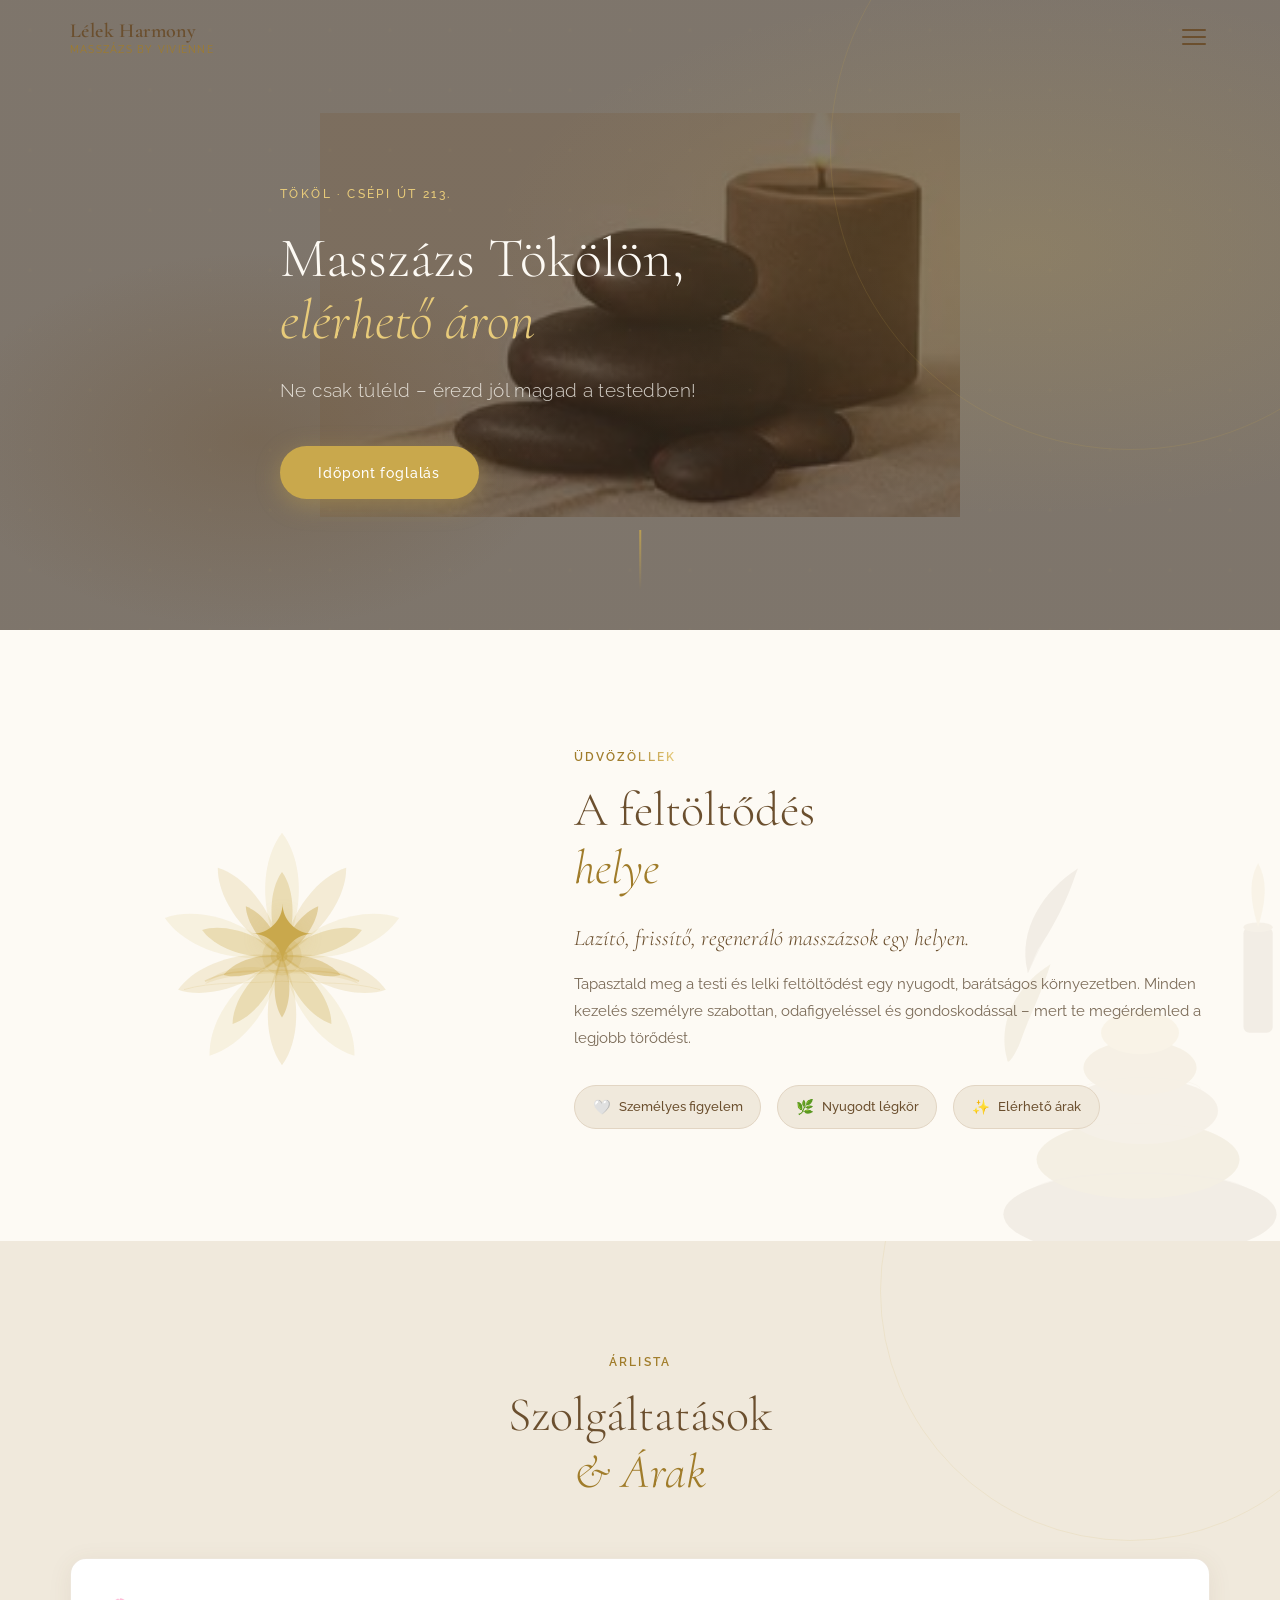
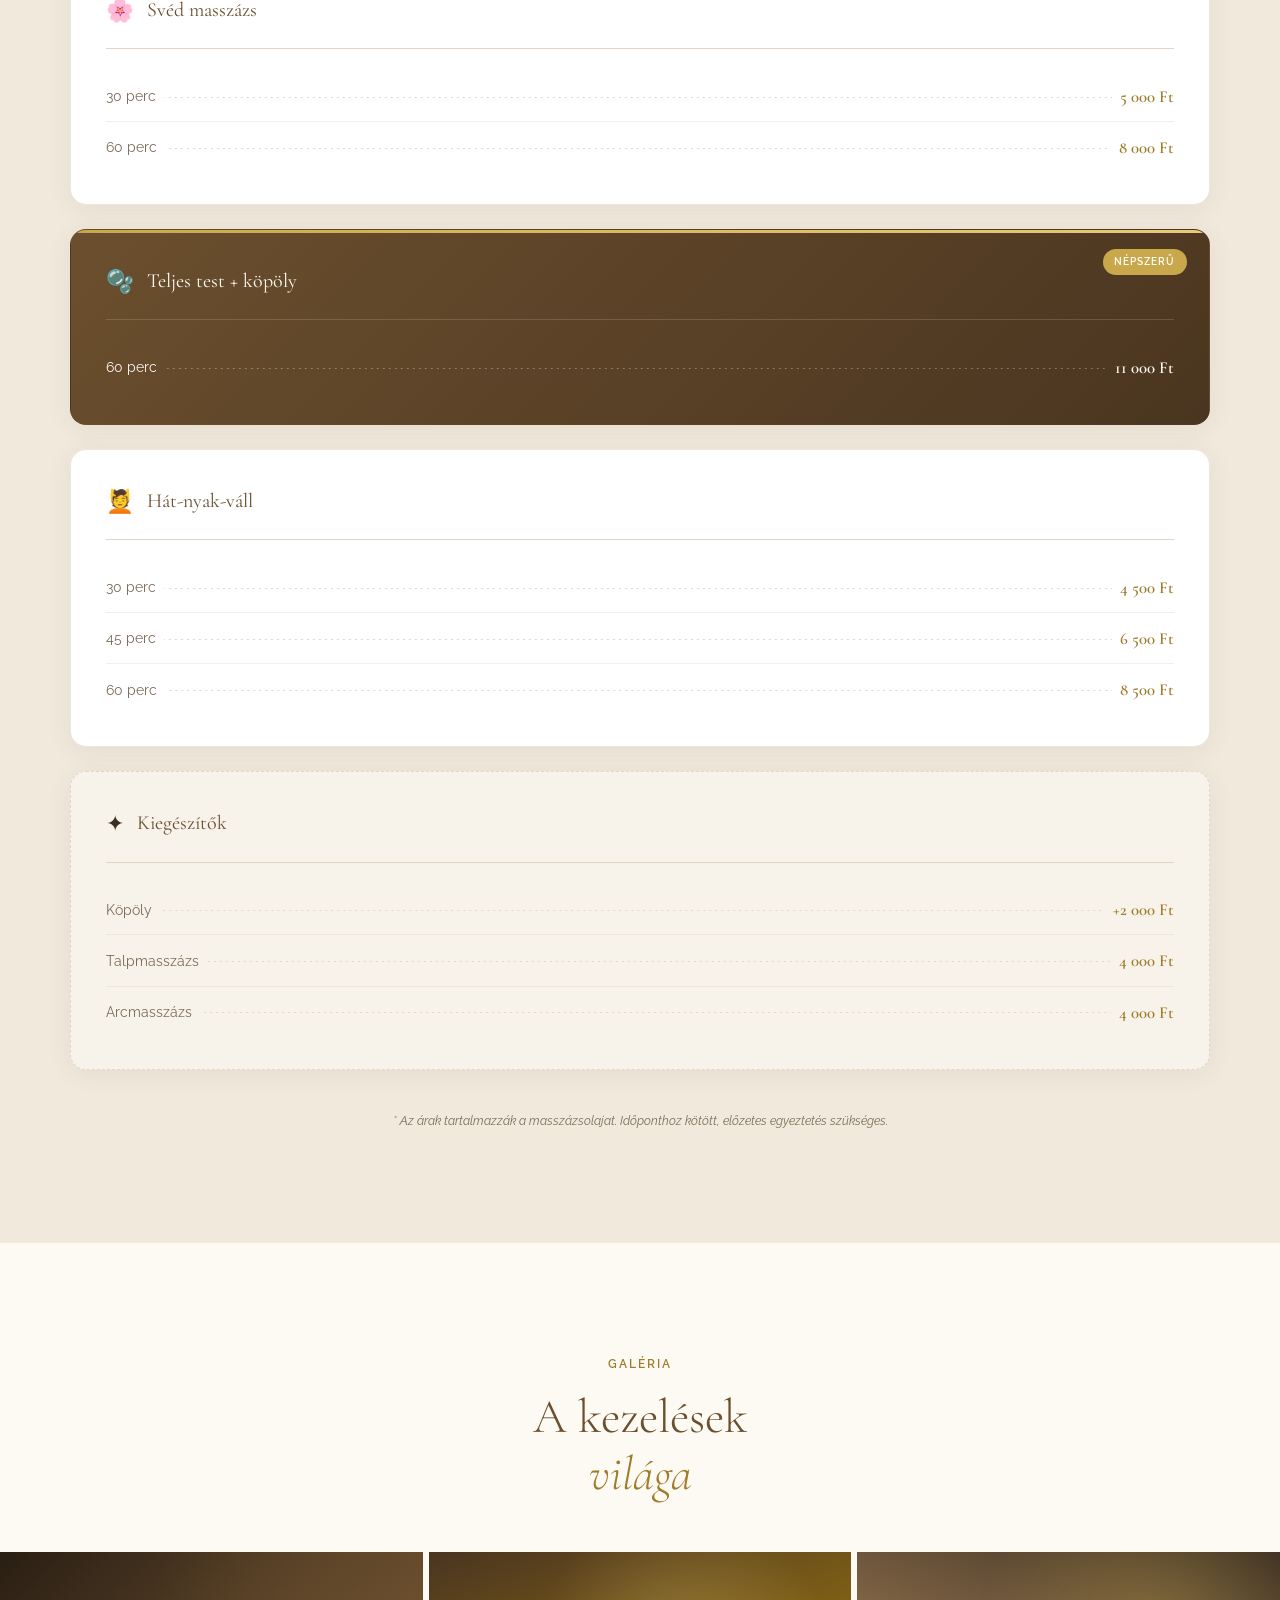
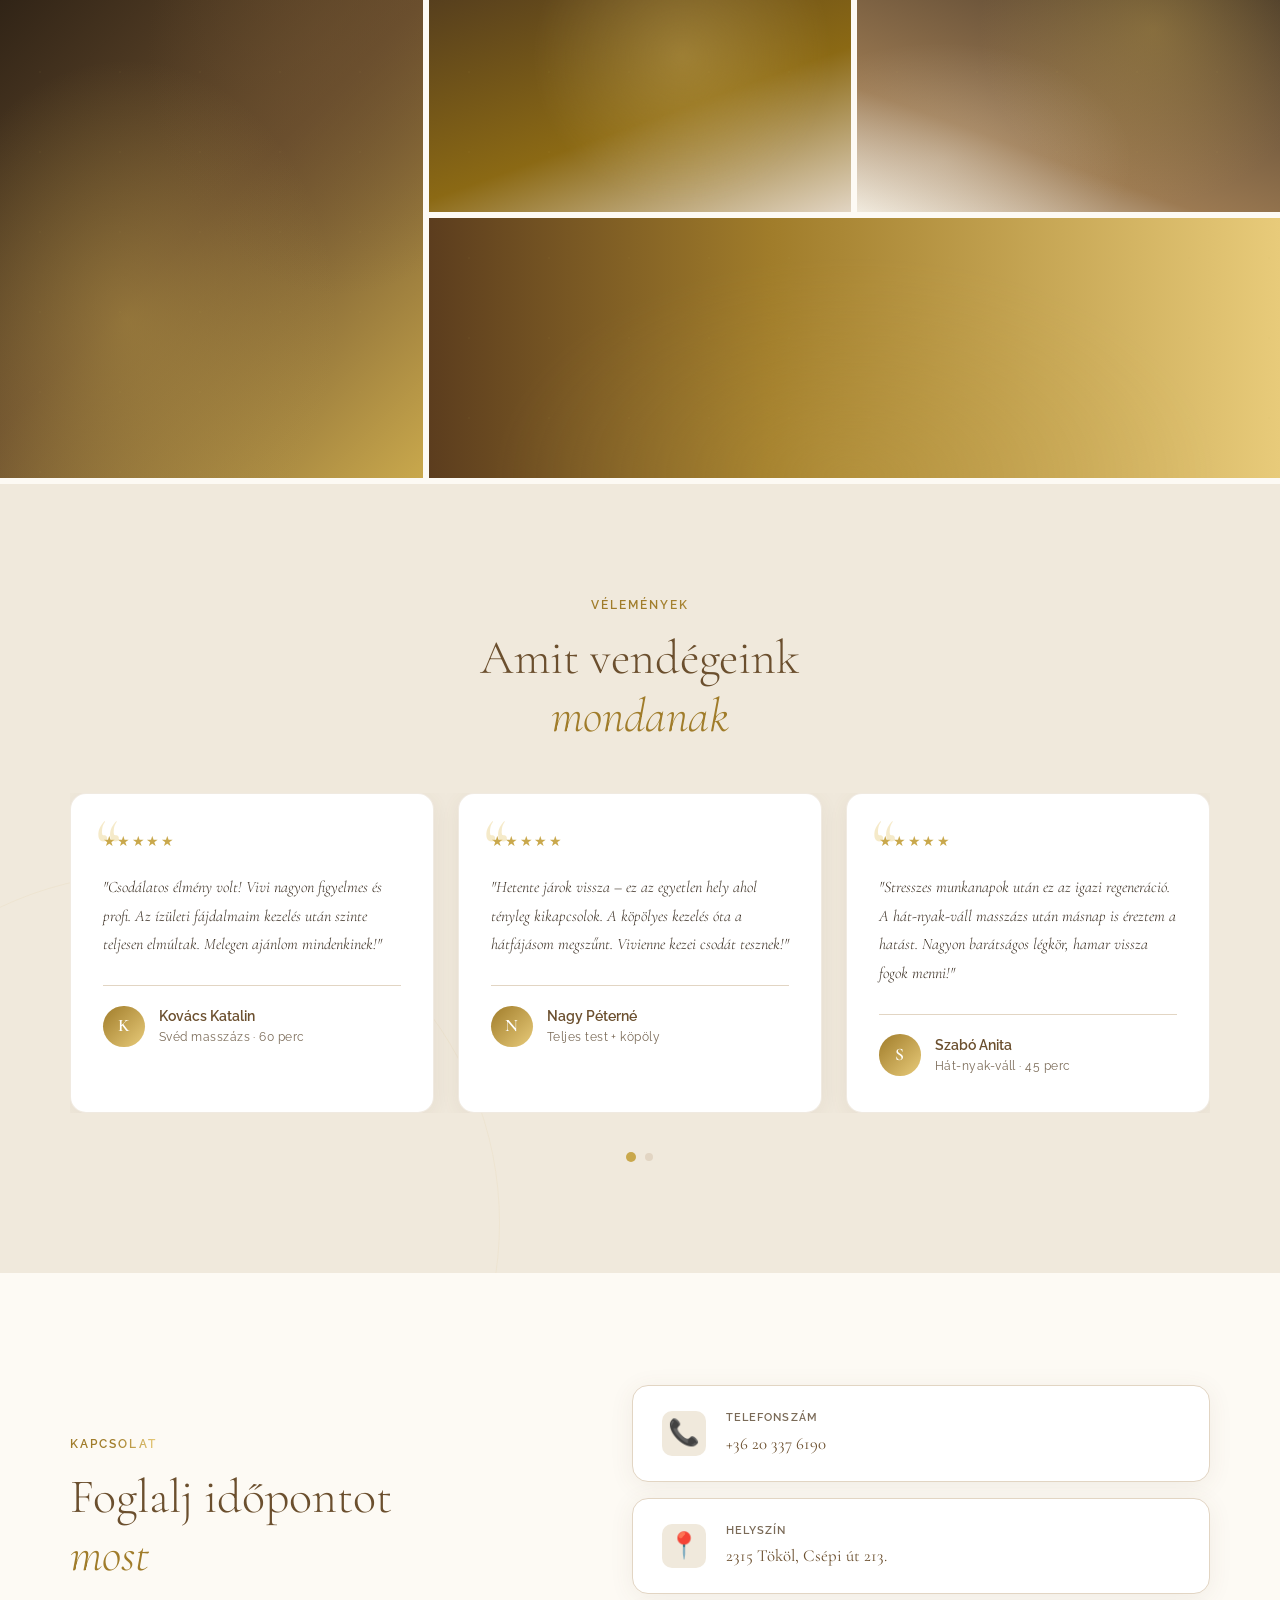
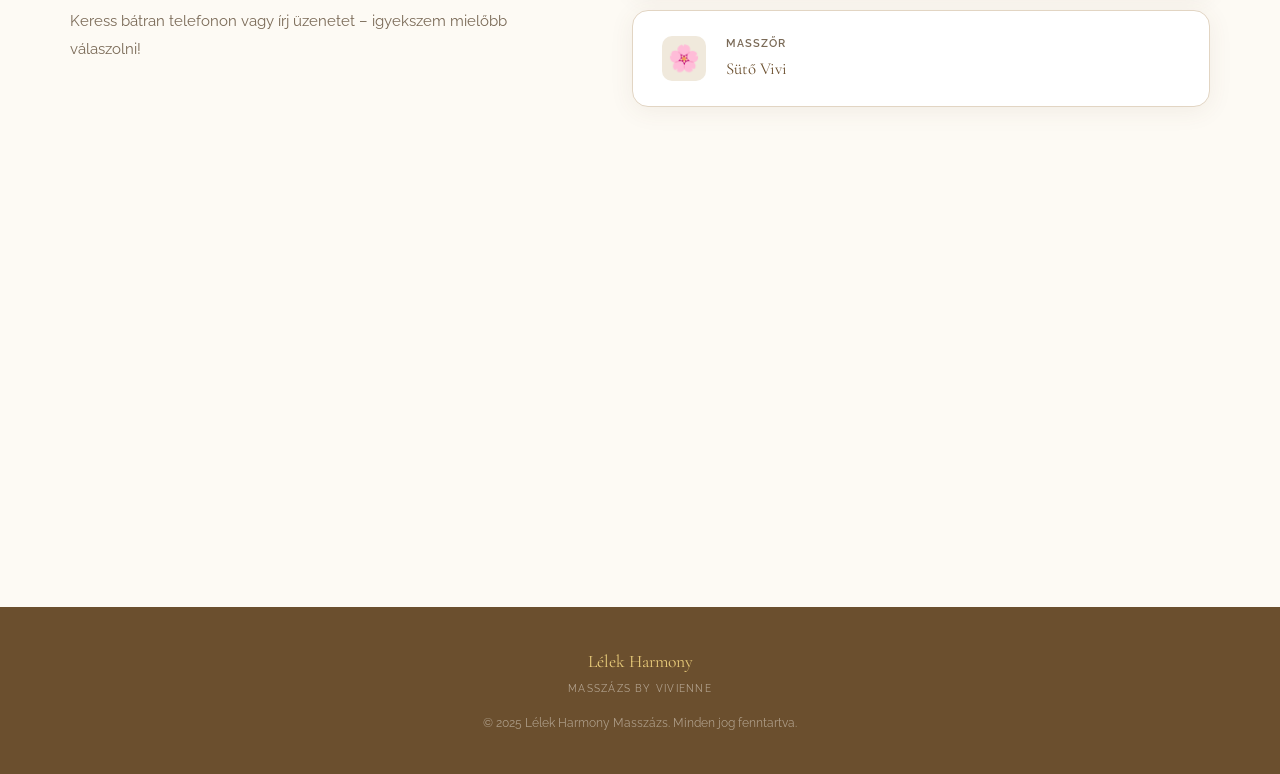
==== commit 38985b06: "seo_1" ====
--- a/index.html
+++ b/index.html
@@ -3,11 +3,21 @@
   <head>
     <meta charset="UTF-8" />
     <meta name="viewport" content="width=device-width, initial-scale=1.0" />
-    <title>Lélek Harmony Masszázs by Vivienne</title>
+    <title>
+      Masszázs Tökölön | Svéd masszázs, köpöly, hát-nyak-váll – Lélek Harmony by
+      Vivienne
+    </title>
     <meta
       name="description"
-      content="Lazító, frissítő, regeneráló masszázsok Tökölön. Svéd masszázs, köpöly, hát-nyak-váll masszázs elérhető áron."
+      content="Professzionális masszázs Tökölön elérhető áron. Svéd masszázs, köpölyes kezelés, hát-nyak-váll masszázs. Foglalj időpontot Sütő Vivinél!"
     />
+    <meta
+      name="keywords"
+      content="masszázs Tököl, svéd masszázs Tököl, köpöly Tököl, hát nyak váll masszázs, talpmasszázs, arcmasszázs, masszőr Tököl, relaxáló masszázs, Lélek Harmony, Sütő Vivi masszőr"
+    />
+    <meta name="robots" content="index, follow" />
+    <meta name="author" content="Sütő Vivienne – Lélek Harmony Masszázs" />
+    <link rel="canonical" href="https://lelekharmony.hu/" />
     <link rel="preconnect" href="https://fonts.googleapis.com" />
     <link rel="preconnect" href="https://fonts.gstatic.com" crossorigin />
     <link
@@ -464,7 +474,7 @@
                 <footer class="testimonial-card__footer">
                   <div class="testimonial-card__avatar">K</div>
                   <div>
-                    <cite class="testimonial-card__name">Koncz Katalin</cite>
+                    <cite class="testimonial-card__name">Kovács Katalin</cite>
                     <span class="testimonial-card__treatment"
                       >Svéd masszázs · 60 perc</span
                     >
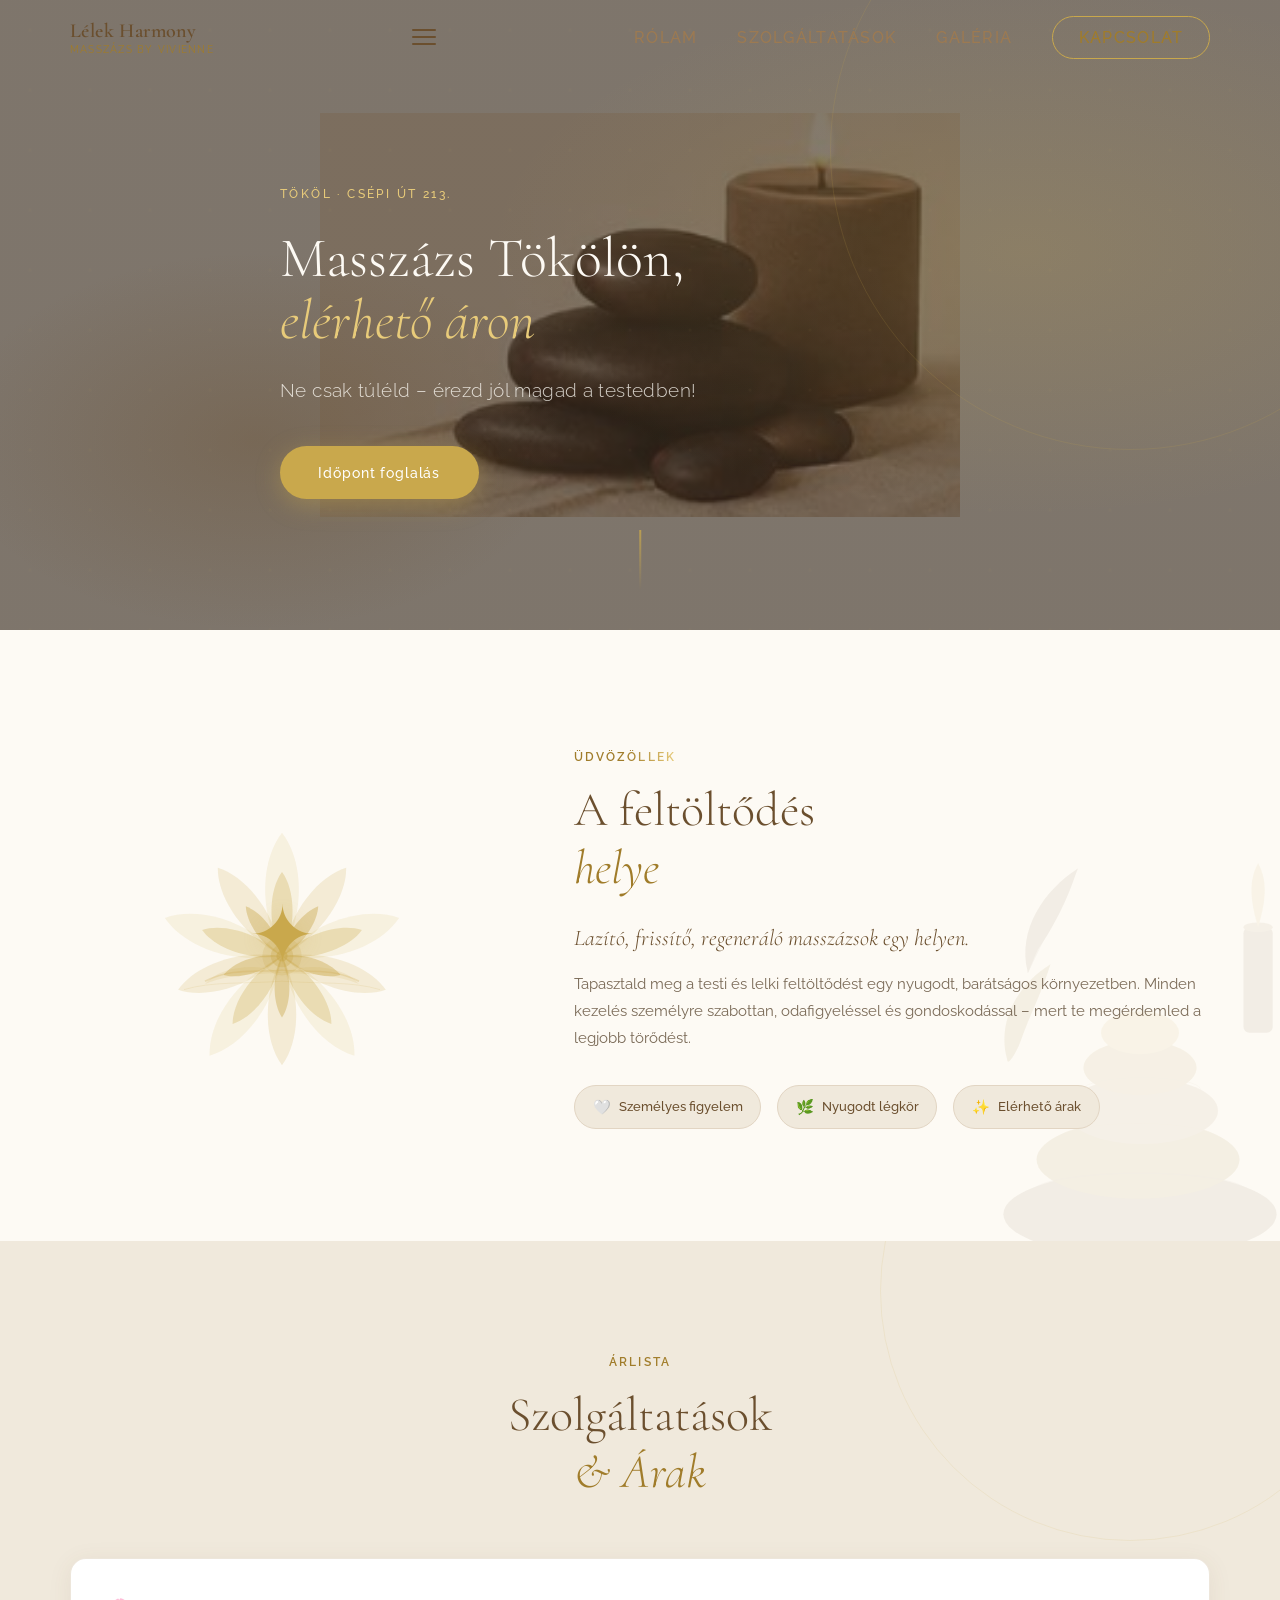
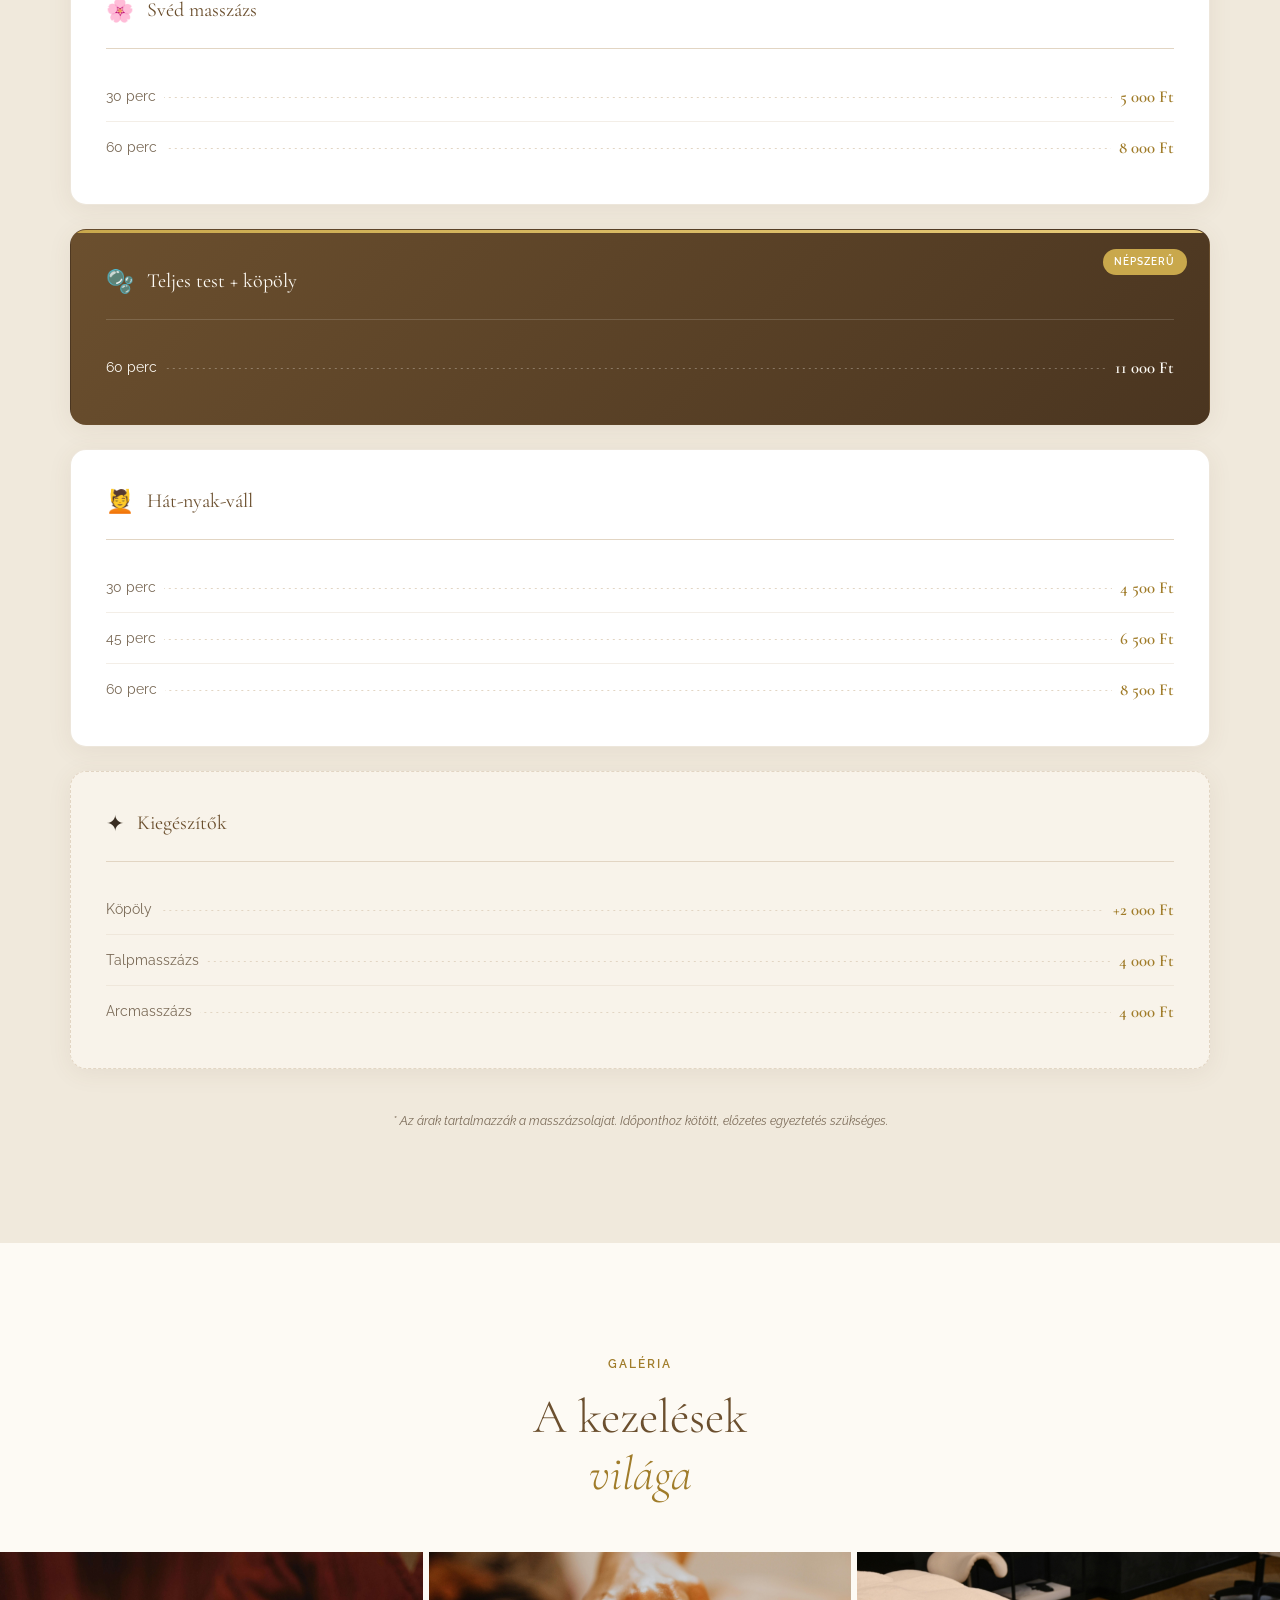
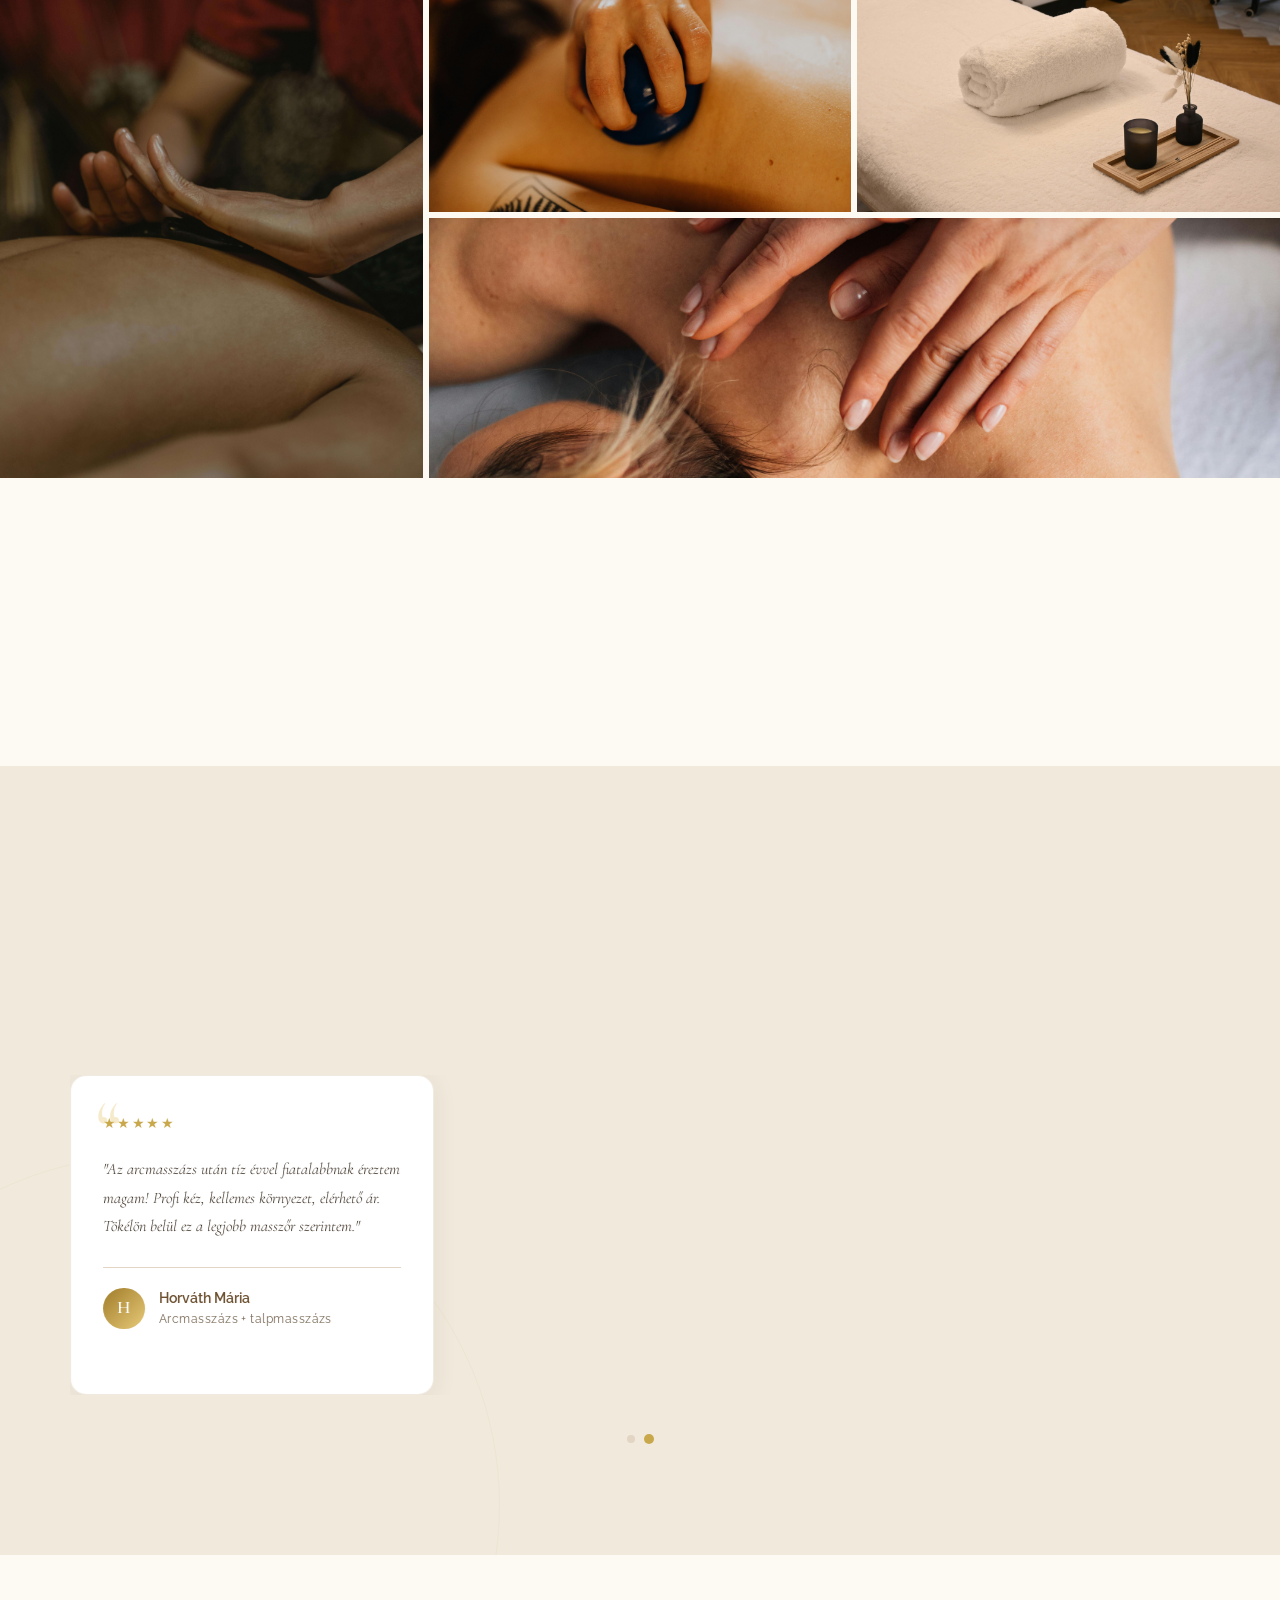
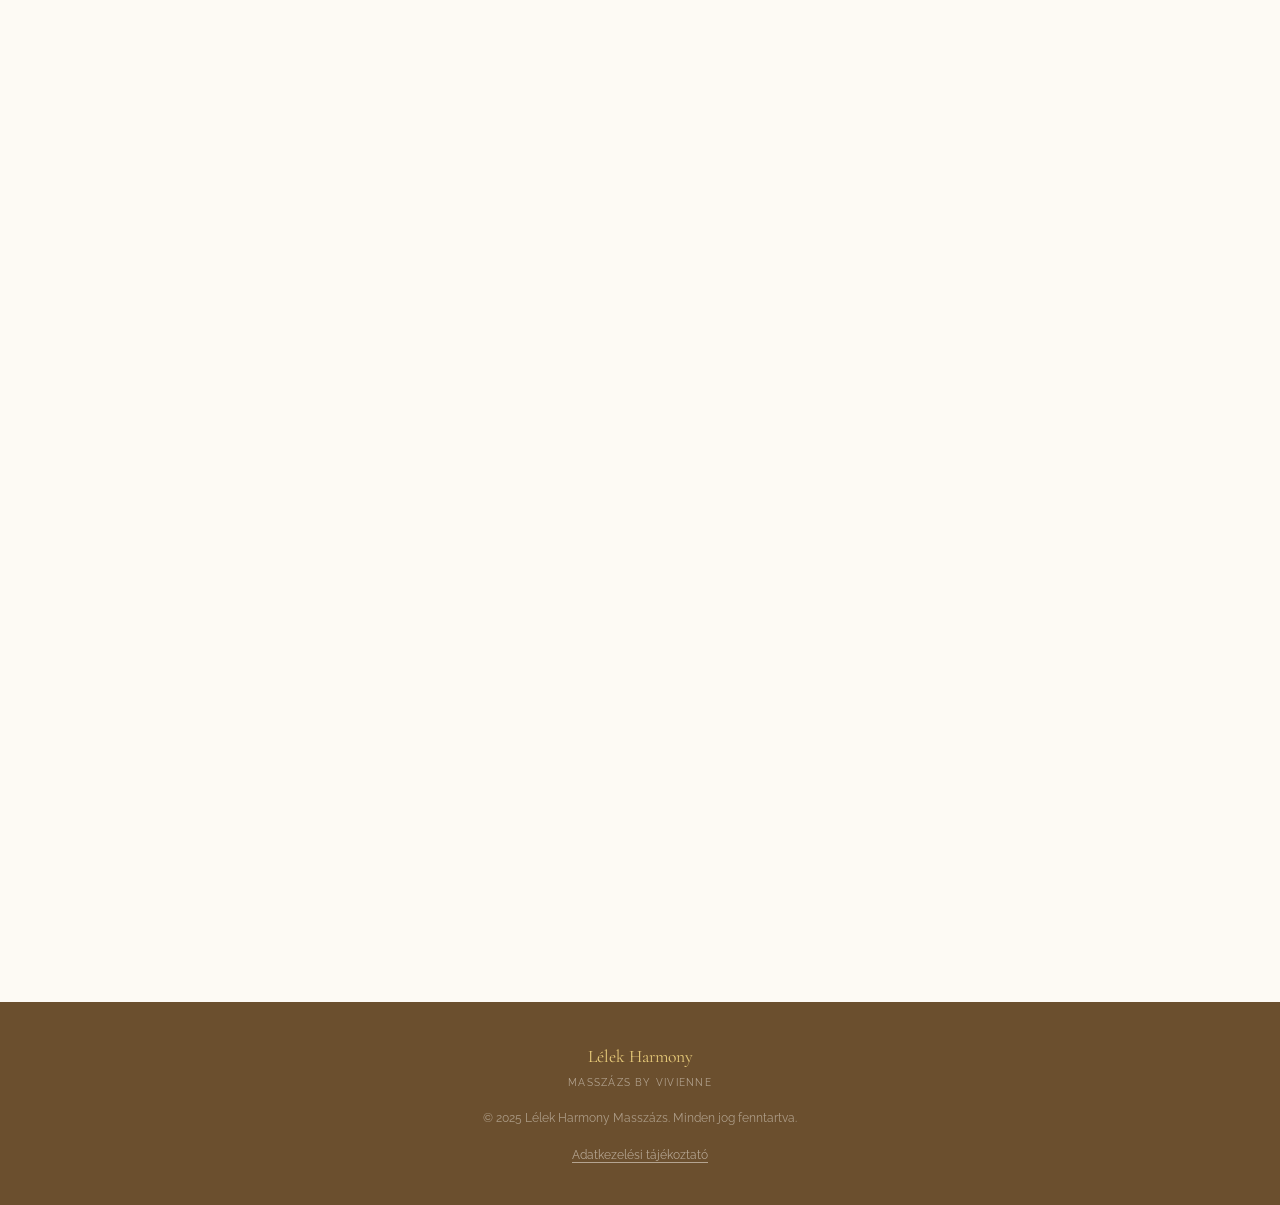
==== commit 2b26d266: "adatvedelem_images" ====
--- a/index.html
+++ b/index.html
@@ -27,6 +27,15 @@
     <link rel="stylesheet" href="css/style.css" />
   </head>
   <body>
+    <!-- PROMO BANNER -->
+    <div id="promoBanner" class="promo-banner" role="note" aria-label="Promóciós ajánlat">
+      <p class="promo-banner__text">
+        🎁 <strong>Nyári akció:</strong> &minus;20% kedvezmény minden masszázsra júliusban!
+        <a href="#contact" class="promo-banner__cta">Foglalj most →</a>
+      </p>
+      <button id="promoBannerClose" class="promo-banner__close" aria-label="Banner bezárása">✕</button>
+    </div>
+
     <!-- NAV -->
     <header class="header" id="header">
       <nav class="nav container">
@@ -382,37 +391,37 @@
         </div>
         <div class="gallery__grid">
           <div class="gallery__item gallery__item--tall reveal" data-index="0">
-            <div class="gallery__img gallery__img--1"></div>
+            <img src="images/gallery/gallery-1.jpg" alt="Svéd masszázs – lazító egész testes kezelés" class="gallery__img" loading="lazy" />
             <div class="gallery__overlay">
               <span class="gallery__label">Svéd masszázs</span>
             </div>
           </div>
           <div class="gallery__item reveal" data-index="1">
-            <div class="gallery__img gallery__img--2"></div>
+            <img src="images/gallery/gallery-2.jpg" alt="Köpölyes kezelés – méregtelenítő masszázs" class="gallery__img" loading="lazy" />
             <div class="gallery__overlay">
               <span class="gallery__label">Köpölyes kezelés</span>
             </div>
           </div>
           <div class="gallery__item reveal" data-index="2">
-            <div class="gallery__img gallery__img--3"></div>
+            <img src="images/gallery/gallery-3.jpg" alt="Illóolajos lazítás – aromaterápiás masszázs" class="gallery__img" loading="lazy" />
             <div class="gallery__overlay">
               <span class="gallery__label">Illóolajos lazítás</span>
             </div>
           </div>
           <div class="gallery__item gallery__item--wide reveal" data-index="3">
-            <div class="gallery__img gallery__img--4"></div>
+            <img src="images/gallery/gallery-4.jpg" alt="Hát-nyak-váll masszázs – feszültség oldás" class="gallery__img" loading="lazy" />
             <div class="gallery__overlay">
               <span class="gallery__label">Hát-nyak-váll</span>
             </div>
           </div>
           <div class="gallery__item reveal" data-index="4">
-            <div class="gallery__img gallery__img--5"></div>
+            <img src="images/gallery/gallery-5.jpg" alt="Talpmasszázs – reflexológia" class="gallery__img" loading="lazy" />
             <div class="gallery__overlay">
               <span class="gallery__label">Talpmasszázs</span>
             </div>
           </div>
           <div class="gallery__item reveal" data-index="5">
-            <div class="gallery__img gallery__img--6"></div>
+            <img src="images/gallery/gallery-6.jpg" alt="Arcmasszázs – bőrfiatalító kezelés" class="gallery__img" loading="lazy" />
             <div class="gallery__overlay">
               <span class="gallery__label">Arcmasszázs</span>
             </div>
@@ -445,7 +454,7 @@
             ›
           </button>
           <div class="lightbox__content">
-            <div class="lightbox__img" id="lightboxImg"></div>
+            <img class="lightbox__img" id="lightboxImg" src="" alt="" />
             <span class="lightbox__caption" id="lightboxCaption"></span>
           </div>
         </div>
@@ -574,6 +583,24 @@
                 <span class="contact-card__value">+36 20 337 6190</span>
               </div>
             </a>
+            <a href="https://m.me/61580357836765" target="_blank" rel="noopener noreferrer" class="contact-card contact-card--messenger reveal">
+              <span class="contact-card__icon contact-card__icon--messenger">
+                <svg viewBox="0 0 24 24" fill="none" xmlns="http://www.w3.org/2000/svg" aria-hidden="true" width="22" height="22">
+                  <path d="M12 2C6.477 2 2 6.145 2 11.259c0 2.821 1.316 5.338 3.387 7.042V22l3.086-1.687A10.85 10.85 0 0 0 12 20.518c5.523 0 10-4.145 10-9.259S17.523 2 12 2Z" fill="url(#msg-grad)"/>
+                  <path d="m6.5 14 2.789-4.2 2.475 2.1 2.739-2.1L17.5 14l-2.789-4.2-2.475 2.1-2.739-2.1L6.5 14Z" fill="#fff"/>
+                  <defs>
+                    <linearGradient id="msg-grad" x1="2" y1="12" x2="22" y2="12" gradientUnits="userSpaceOnUse">
+                      <stop stop-color="#0084FF"/>
+                      <stop offset="1" stop-color="#A334FA"/>
+                    </linearGradient>
+                  </defs>
+                </svg>
+              </span>
+              <div>
+                <span class="contact-card__label">Messenger</span>
+                <span class="contact-card__value">Írj üzenetet!</span>
+              </div>
+            </a>
             <div class="contact-card reveal">
               <span class="contact-card__icon">📍</span>
               <div>
@@ -616,9 +643,13 @@
         <p class="footer__copy">
           &copy; 2025 Lélek Harmony Masszázs. Minden jog fenntartva.
         </p>
+        <a href="adatvedelem.html" class="footer__link">
+          Adatkezelési tájékoztató
+        </a>
       </div>
     </footer>
 
+    <script src="js/config.js"></script>
     <script src="js/script.js"></script>
   </body>
 </html>
--- a/css/style.css
+++ b/css/style.css
@@ -740,6 +740,20 @@
   transform: translateY(-3px);
   border-color: var(--gold-light);
 }
+a.contact-card--messenger:hover {
+  border-color: #a334fa;
+  box-shadow: 0 8px 32px rgba(0, 132, 255, 0.15);
+}
+
+.contact-card__icon--messenger {
+  background: linear-gradient(135deg, #0084ff, #a334fa);
+  display: flex;
+  align-items: center;
+  justify-content: center;
+}
+.contact-card__icon--messenger svg {
+  display: block;
+}
 
 .contact-card__icon {
   font-size: 1.6rem;
@@ -808,6 +822,123 @@
 .footer__copy {
   font-size: 0.75rem;
   color: rgba(253, 250, 244, 0.45);
+}
+.footer__link {
+  font-size: 0.75rem;
+  color: rgba(253, 250, 244, 0.5);
+  text-decoration: underline;
+  text-underline-offset: 3px;
+  transition: color var(--transition);
+}
+.footer__link:hover {
+  color: var(--gold-light);
+}
+
+/* ============================================
+   POLICY PAGE
+   ============================================ */
+.policy-page {
+  padding-top: 7rem;
+  padding-bottom: 5rem;
+  background: var(--cream);
+  min-height: 100vh;
+}
+
+.policy-container {
+  max-width: 820px;
+}
+
+.policy-header {
+  margin-bottom: 3.5rem;
+  padding-bottom: 2rem;
+  border-bottom: 1px solid var(--beige-dark);
+}
+.policy-meta {
+  font-size: 0.78rem;
+  color: var(--text-muted);
+  margin-top: 0.5rem;
+}
+
+.policy-body {
+  display: flex;
+  flex-direction: column;
+  gap: 0;
+}
+
+.policy-section {
+  padding: 2rem 0;
+  border-bottom: 1px solid var(--beige-dark);
+}
+.policy-section--last {
+  border-bottom: none;
+}
+
+.policy-section h2 {
+  font-family: var(--font-serif);
+  font-size: 1.2rem;
+  font-weight: 400;
+  color: var(--brown);
+  margin-bottom: 1rem;
+}
+
+.policy-section p {
+  font-size: 0.9rem;
+  color: var(--text-muted);
+  line-height: 1.85;
+  margin-bottom: 0.75rem;
+}
+.policy-section p:last-child {
+  margin-bottom: 0;
+}
+
+.policy-section ul {
+  list-style: disc;
+  padding-left: 1.4rem;
+  display: flex;
+  flex-direction: column;
+  gap: 0.4rem;
+  margin-bottom: 0.75rem;
+}
+.policy-section ul li {
+  font-size: 0.9rem;
+  color: var(--text-muted);
+  line-height: 1.7;
+}
+
+.policy-table {
+  width: 100%;
+  border-collapse: collapse;
+  font-size: 0.85rem;
+  margin-top: 0.5rem;
+}
+.policy-table th,
+.policy-table td {
+  text-align: left;
+  padding: 0.65rem 0.9rem;
+  border: 1px solid var(--beige-dark);
+  color: var(--text-muted);
+  line-height: 1.5;
+}
+.policy-table th {
+  background: var(--beige);
+  font-weight: 600;
+  color: var(--brown);
+  font-size: 0.78rem;
+  letter-spacing: 0.04em;
+}
+.policy-table tr:nth-child(even) td {
+  background: rgba(240, 233, 220, 0.3);
+}
+.policy-table td:first-child {
+  font-weight: 500;
+  color: var(--brown);
+  white-space: nowrap;
+}
+
+.policy-back {
+  margin-top: 3rem;
+  padding-top: 2rem;
+  border-top: 1px solid var(--beige-dark);
 }
 
 /* ============================================
@@ -847,92 +978,19 @@
   grid-column: span 2;
 }
 
+/* Galéria képek – valódi fotók */
 .gallery__img {
   width: 100%;
   height: 100%;
+  display: block;
+  object-fit: cover;
+  object-position: center;
+  /* Betöltés előtti fallback szín */
+  background-color: var(--beige-dark);
   transition: transform 0.7s cubic-bezier(0.25, 0.46, 0.45, 0.94);
 }
 .gallery__item:hover .gallery__img {
   transform: scale(1.07);
-}
-
-/* CSS art backgrounds — spa themed */
-.gallery__img--1 {
-  background:
-    radial-gradient(
-      ellipse at 30% 70%,
-      rgba(201, 168, 76, 0.4) 0%,
-      transparent 50%
-    ),
-    radial-gradient(
-      ellipse at 80% 20%,
-      rgba(107, 79, 46, 0.5) 0%,
-      transparent 40%
-    ),
-    linear-gradient(135deg, #2a1f14 0%, #6b4f2e 50%, #c9a84c 100%);
-}
-.gallery__img--2 {
-  background:
-    radial-gradient(
-      circle at 60% 40%,
-      rgba(232, 203, 122, 0.3) 0%,
-      transparent 50%
-    ),
-    linear-gradient(160deg, #4a3520 0%, #8b6914 60%, #e2d5c3 100%);
-}
-.gallery__img--3 {
-  background:
-    radial-gradient(
-      ellipse at 20% 80%,
-      rgba(253, 250, 244, 0.2) 0%,
-      transparent 40%
-    ),
-    radial-gradient(
-      circle at 70% 30%,
-      rgba(201, 168, 76, 0.35) 0%,
-      transparent 50%
-    ),
-    linear-gradient(200deg, #3a2e22 0%, #9c7a52 70%, #f0e9dc 100%);
-}
-.gallery__img--4 {
-  background:
-    radial-gradient(
-      ellipse at 50% 100%,
-      rgba(201, 168, 76, 0.25) 0%,
-      transparent 60%
-    ),
-    linear-gradient(90deg, #5c3d1e 0%, #a07c2a 40%, #e8cb7a 100%);
-}
-.gallery__img--5 {
-  background:
-    radial-gradient(
-      circle at 30% 40%,
-      rgba(232, 203, 122, 0.4) 0%,
-      transparent 55%
-    ),
-    linear-gradient(225deg, #2a1f14 0%, #6b4f2e 60%, #c9a84c 100%);
-}
-.gallery__img--6 {
-  background:
-    radial-gradient(
-      ellipse at 70% 20%,
-      rgba(253, 250, 244, 0.15) 0%,
-      transparent 40%
-    ),
-    radial-gradient(
-      circle at 20% 70%,
-      rgba(201, 168, 76, 0.3) 0%,
-      transparent 50%
-    ),
-    linear-gradient(150deg, #3a2e22 0%, #8b6914 55%, #e2d5c3 100%);
-}
-
-/* Decorative SVG overlay on each tile */
-.gallery__img::after {
-  content: "";
-  position: absolute;
-  inset: 0;
-  background: url("data:image/svg+xml,%3Csvg width='80' height='80' viewBox='0 0 80 80' xmlns='http://www.w3.org/2000/svg'%3E%3Ccircle cx='40' cy='40' r='1' fill='%23C9A84C' fill-opacity='0.06'/%3E%3C/svg%3E");
 }
 
 .gallery__overlay {
@@ -996,6 +1054,8 @@
   height: min(60vh, 480px);
   border-radius: var(--radius);
   border: 1px solid rgba(201, 168, 76, 0.25);
+  object-fit: cover;
+  display: block;
 }
 
 .lightbox__caption {
@@ -1083,6 +1143,9 @@
   display: flex;
   gap: 1.5rem;
   transition: transform 0.6s cubic-bezier(0.25, 0.46, 0.45, 0.94);
+  will-change: transform;
+}
+.service-card {
   will-change: transform;
 }
 
@@ -1271,7 +1334,7 @@
     box-shadow: 0 0 0 0 rgba(201, 168, 76, 0);
   }
 }
-a.contact-card {
+.contact-card--highlight {
   animation: pulseRing 3s ease-out infinite;
 }
 a.contact-card:hover {
@@ -1293,6 +1356,111 @@
   animation:
     scrollPulse 2s infinite,
     lineGrow 1.2s 1.2s both;
+}
+
+/* ============================================
+   PROMO BANNER
+   ============================================ */
+.promo-banner {
+  display: none;
+  position: fixed;
+  top: 0;
+  left: 0;
+  right: 0;
+  z-index: 1100;
+  background: linear-gradient(
+    90deg,
+    var(--brown) 0%,
+    #4a3520 50%,
+    var(--brown) 100%
+  );
+  border-bottom: 1px solid rgba(201, 168, 76, 0.25);
+  padding: 0.65rem 3rem 0.65rem 1.5rem;
+  text-align: center;
+  overflow: hidden;
+  transition:
+    height 0.35s ease,
+    opacity 0.35s ease,
+    padding 0.35s ease;
+}
+.promo-banner--visible {
+  display: block;
+}
+.promo-banner--closing {
+  opacity: 0;
+  height: 0 !important;
+  padding-top: 0;
+  padding-bottom: 0;
+}
+
+.promo-banner__text {
+  font-size: 0.84rem;
+  font-weight: 400;
+  color: rgba(253, 250, 244, 0.9);
+  letter-spacing: 0.02em;
+  display: flex;
+  align-items: center;
+  justify-content: center;
+  gap: 0.5rem;
+  flex-wrap: wrap;
+}
+.promo-banner__text strong {
+  color: var(--gold-light);
+  font-weight: 600;
+}
+
+.promo-banner__cta {
+  display: inline-block;
+  color: var(--gold-light);
+  font-weight: 600;
+  font-size: 0.8rem;
+  letter-spacing: 0.06em;
+  border: 1px solid rgba(232, 203, 122, 0.45);
+  border-radius: 50px;
+  padding: 0.2rem 0.8rem;
+  margin-left: 0.25rem;
+  transition: var(--transition);
+  text-decoration: none;
+}
+.promo-banner__cta:hover {
+  background: var(--gold);
+  border-color: var(--gold);
+  color: var(--white);
+}
+
+.promo-banner__close {
+  position: absolute;
+  right: 1rem;
+  top: 50%;
+  transform: translateY(-50%);
+  background: none;
+  border: none;
+  color: rgba(253, 250, 244, 0.5);
+  font-size: 0.85rem;
+  line-height: 1;
+  cursor: pointer;
+  padding: 0.35rem;
+  border-radius: 50%;
+  transition:
+    color var(--transition),
+    background var(--transition);
+}
+.promo-banner__close:hover {
+  color: var(--gold-light);
+  background: rgba(201, 168, 76, 0.15);
+}
+
+@media (max-width: 600px) {
+  .promo-banner {
+    padding: 0.6rem 2.8rem 0.6rem 1rem;
+  }
+  .promo-banner__text {
+    font-size: 0.76rem;
+    gap: 0.4rem;
+  }
+  .promo-banner__cta {
+    display: none;
+  }
 }
 
 /* ============================================
@@ -1352,22 +1520,24 @@
     right: 0.5rem;
   }
 }
-.nav__menu {
-  position: fixed;
-  top: 0;
-  right: -100%;
-  width: 75%;
-  max-width: 320px;
-  height: 100dvh;
-  background: var(--cream);
-  flex-direction: column;
-  justify-content: center;
-  align-items: flex-start;
-  padding: 2rem 2.5rem;
-  gap: 2rem;
-  box-shadow: -8px 0 40px rgba(58, 46, 34, 0.12);
-  transition: right var(--transition);
-  z-index: 999;
+@media (max-width: 680px) {
+  .nav__menu {
+    position: fixed;
+    top: 0;
+    right: -100%;
+    width: 75%;
+    max-width: 320px;
+    height: 100dvh;
+    background: var(--cream);
+    flex-direction: column;
+    justify-content: center;
+    align-items: flex-start;
+    padding: 2rem 2.5rem;
+    gap: 2rem;
+    box-shadow: -8px 0 40px rgba(58, 46, 34, 0.12);
+    transition: right var(--transition);
+    z-index: 999;
+  }
 }
 .nav__menu.open {
   right: 0;
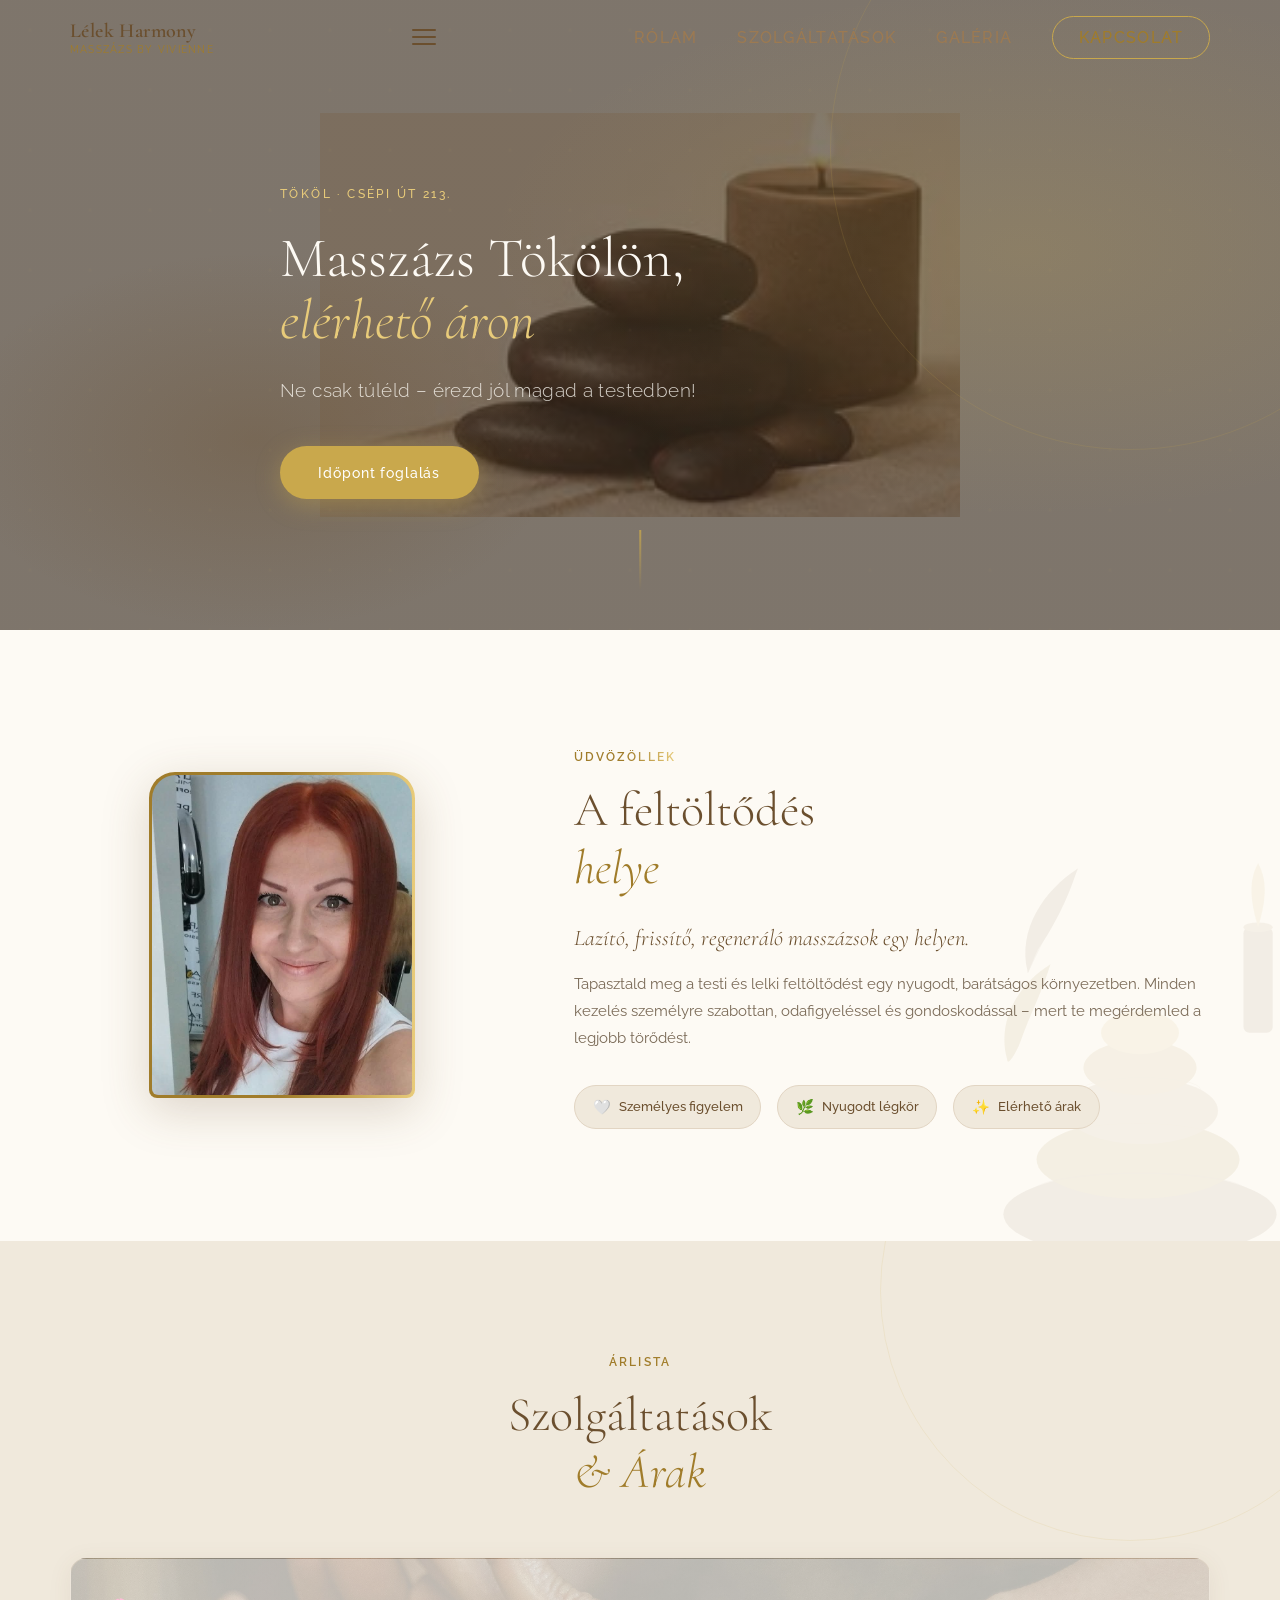
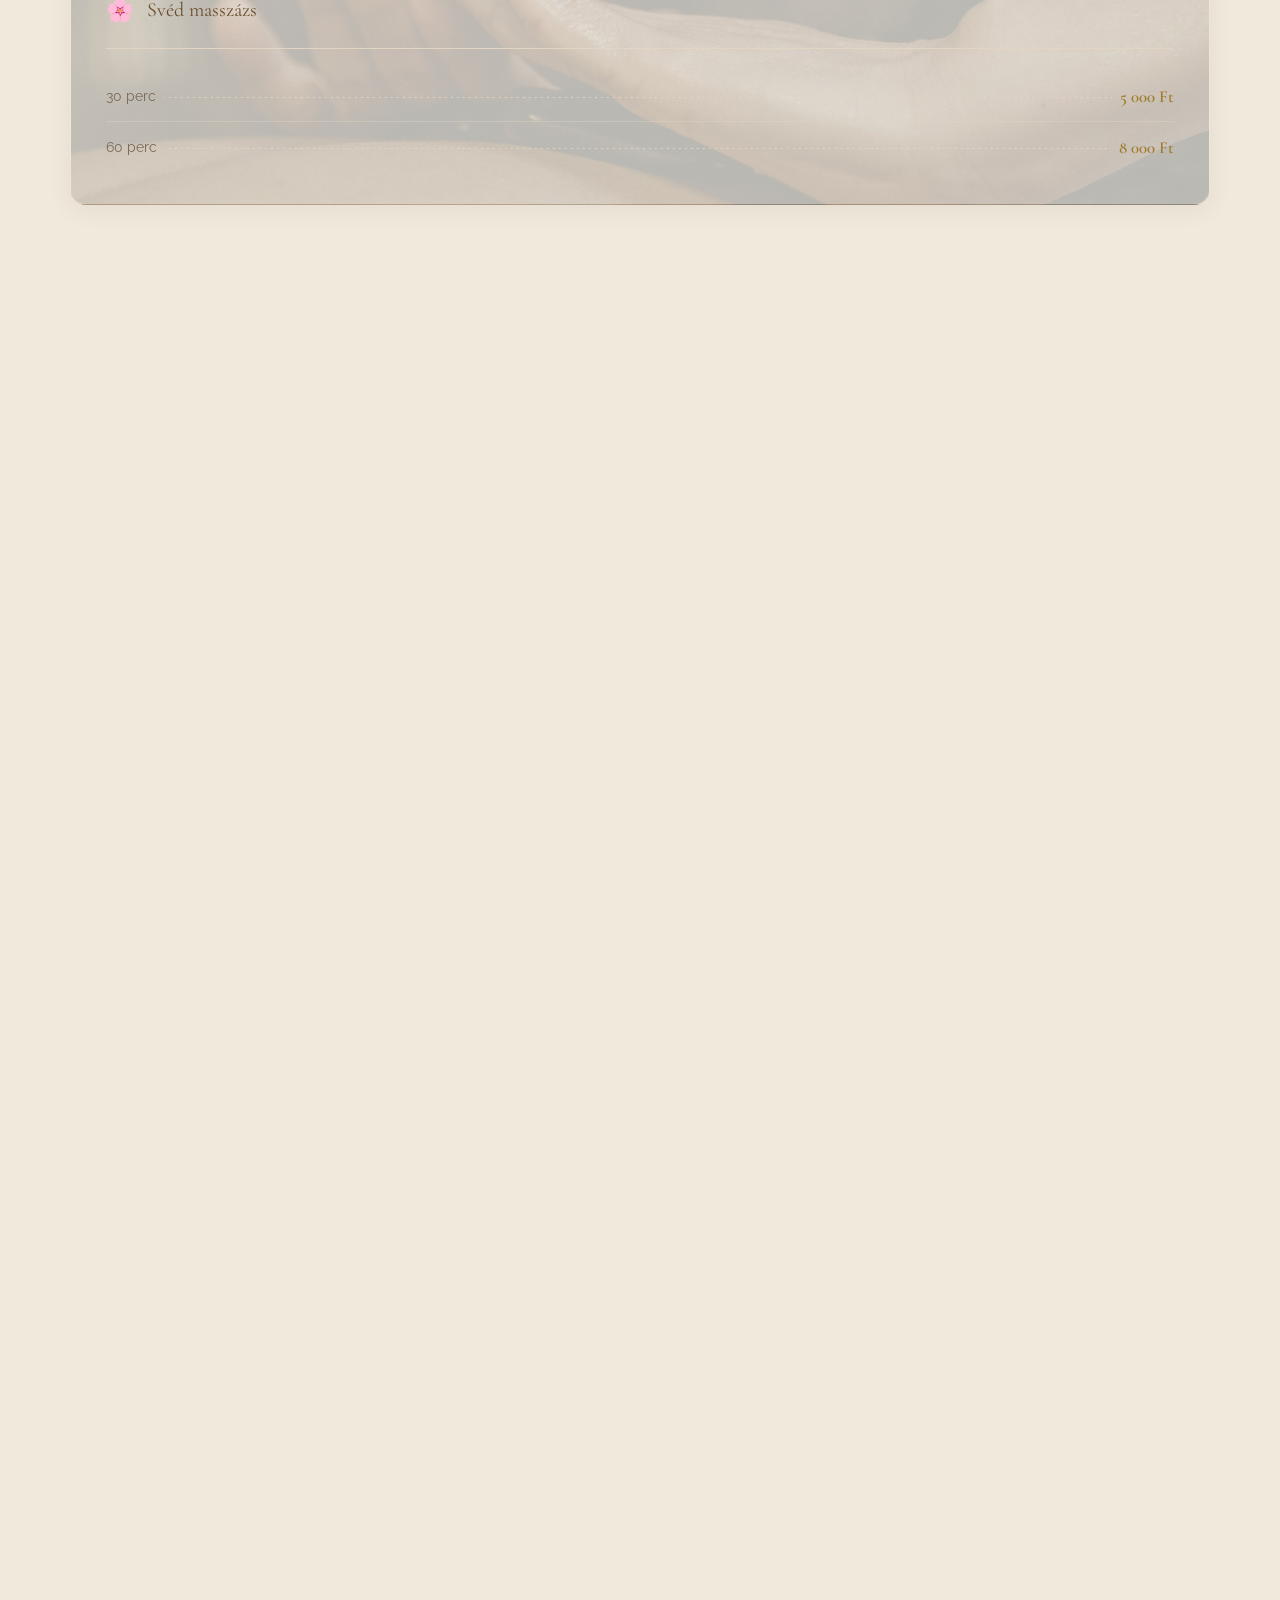
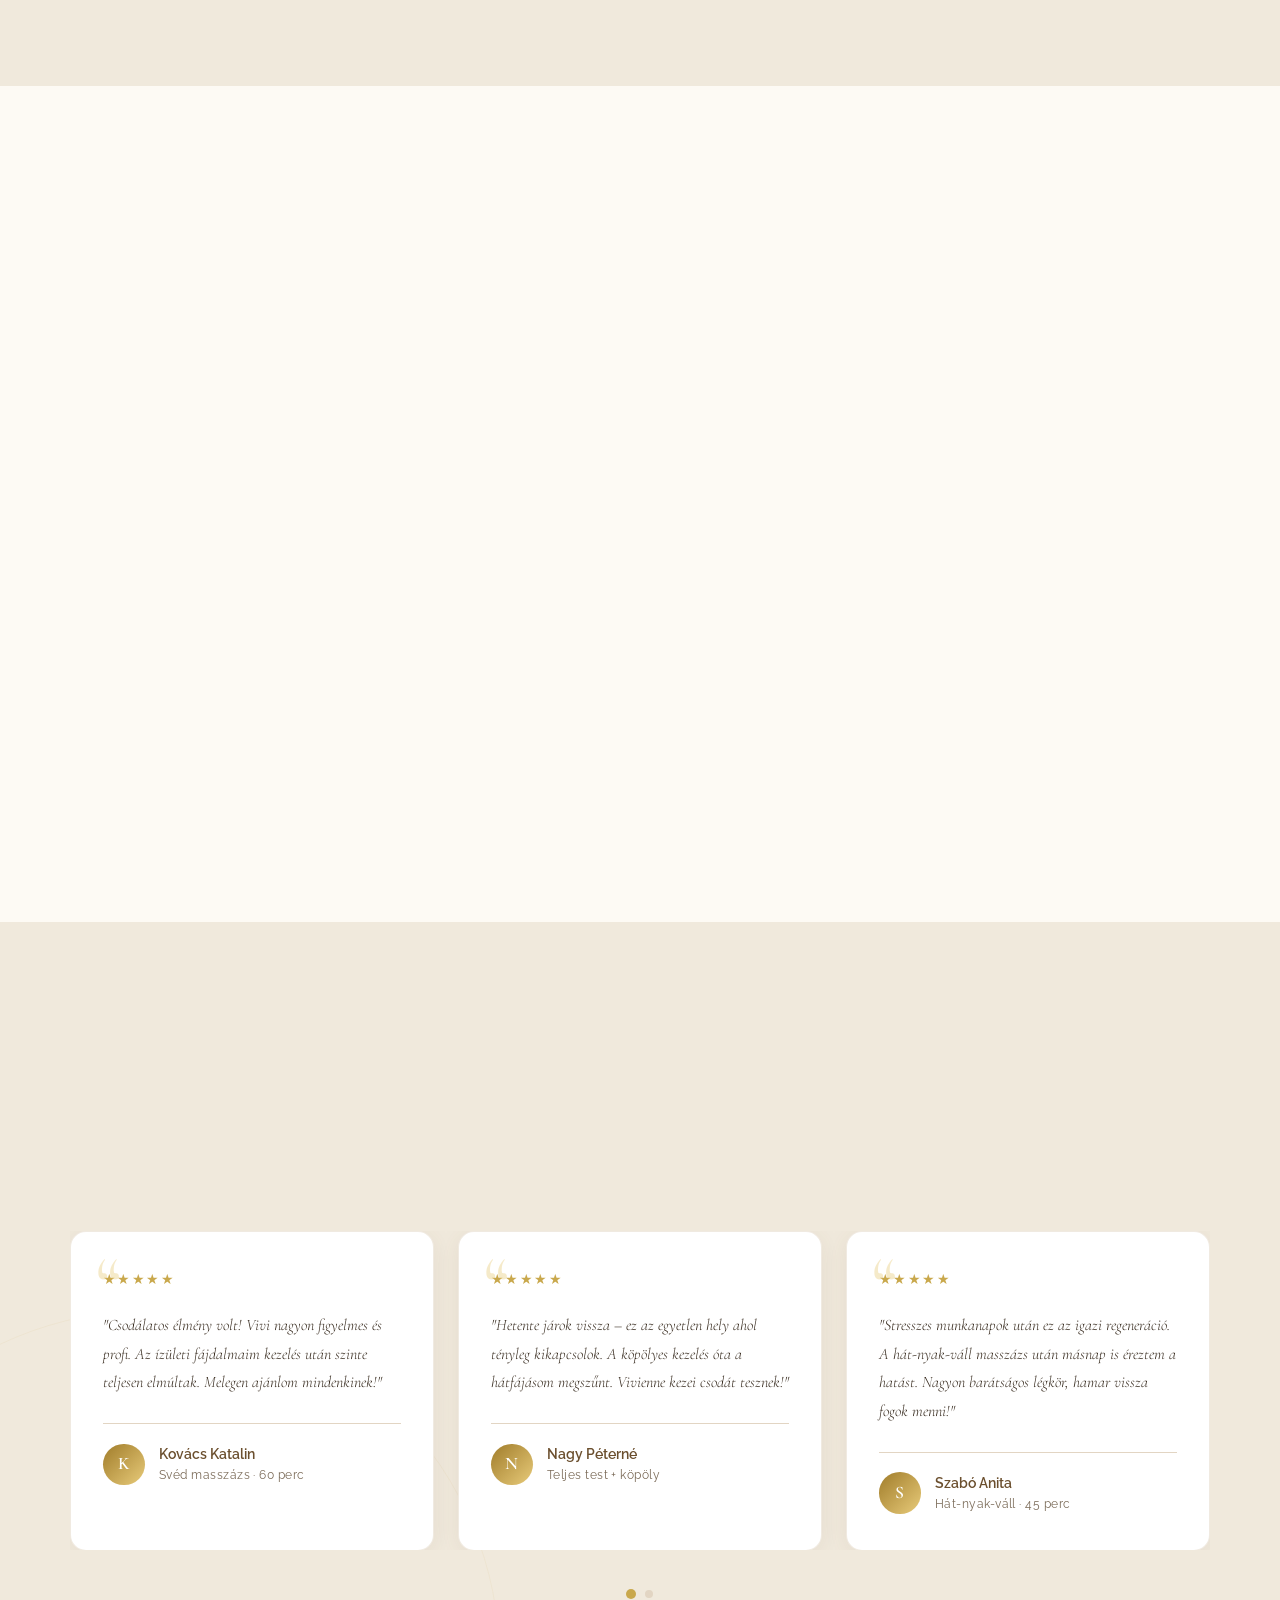
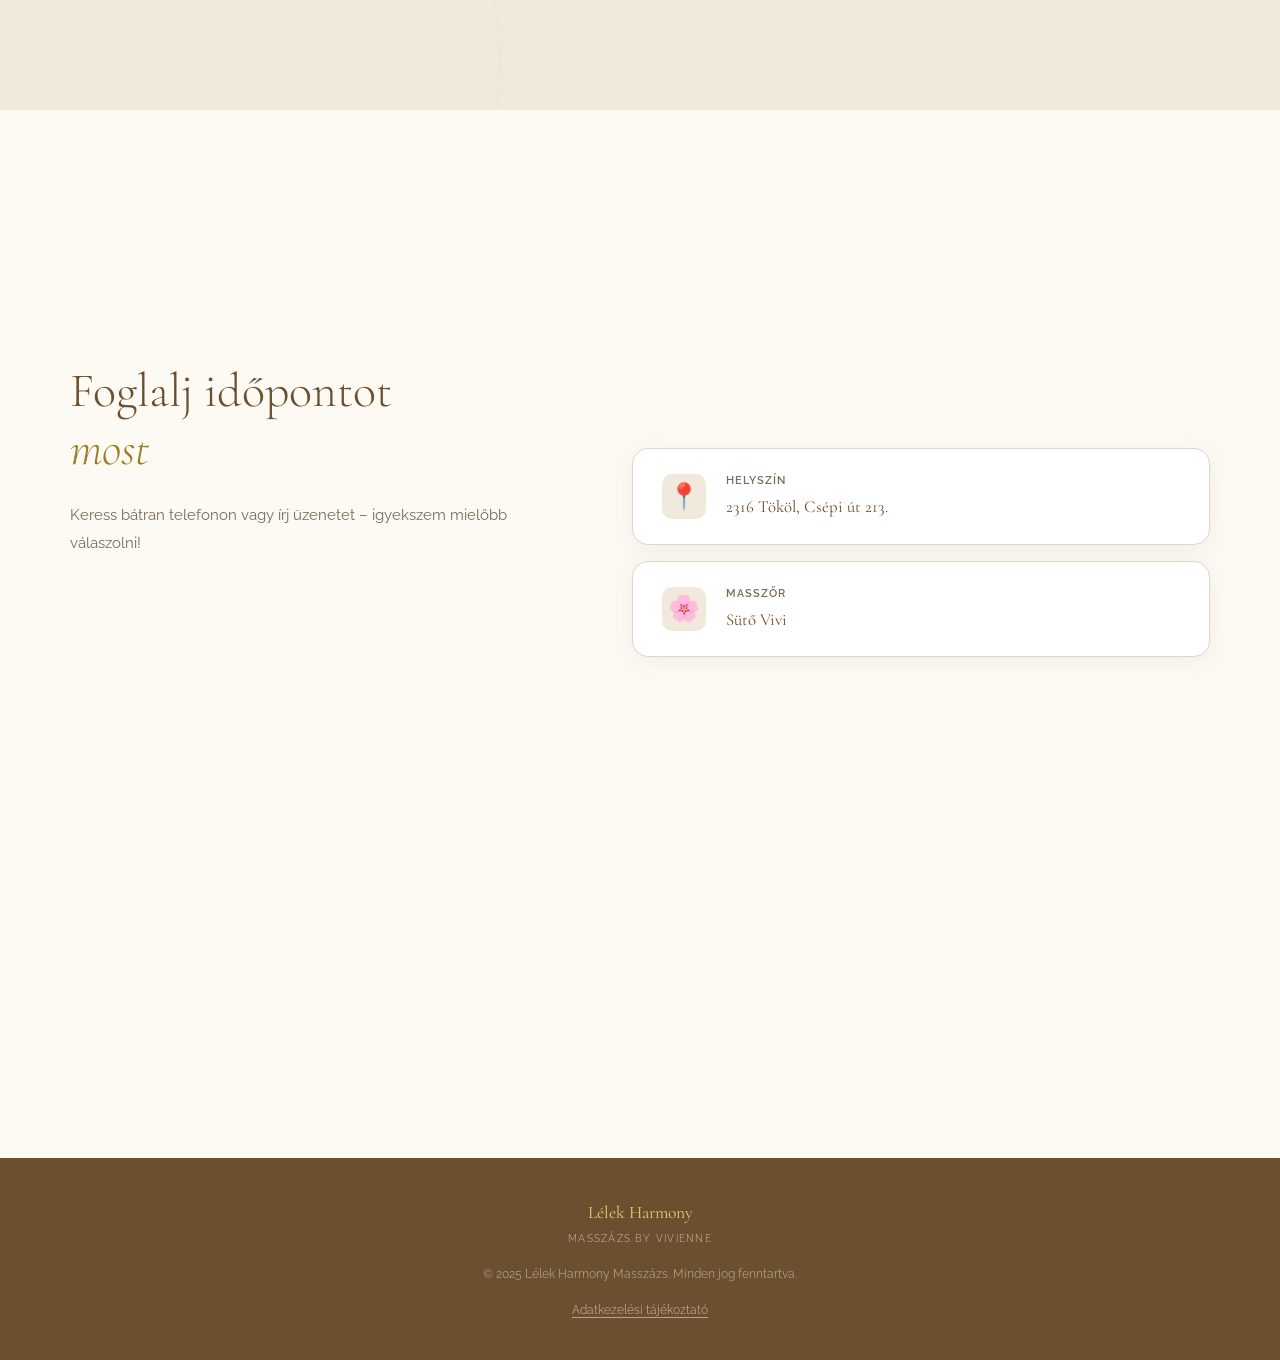
==== commit 1944c876: "Valódi szalonfotók, service kártya háttérképek, galéria redesign - Vivi portréfotó (gallery_12) az a" ====
--- a/index.html
+++ b/index.html
@@ -28,12 +28,24 @@
   </head>
   <body>
     <!-- PROMO BANNER -->
-    <div id="promoBanner" class="promo-banner" role="note" aria-label="Promóciós ajánlat">
+    <div
+      id="promoBanner"
+      class="promo-banner"
+      role="note"
+      aria-label="Promóciós ajánlat"
+    >
       <p class="promo-banner__text">
-        🎁 <strong>Nyári akció:</strong> &minus;20% kedvezmény minden masszázsra júliusban!
+        🎁 <strong>Nyári akció:</strong> &minus;20% kedvezmény minden masszázsra
+        júliusban!
         <a href="#contact" class="promo-banner__cta">Foglalj most →</a>
       </p>
-      <button id="promoBannerClose" class="promo-banner__close" aria-label="Banner bezárása">✕</button>
+      <button
+        id="promoBannerClose"
+        class="promo-banner__close"
+        aria-label="Banner bezárása"
+      >
+        ✕
+      </button>
     </div>
 
     <!-- NAV -->
@@ -82,12 +94,20 @@
       <section class="about" id="about">
         <div class="container about__grid">
           <div class="about__deco reveal">
-            <div class="about__deco-inner">
-              <!-- Lotus flower — spa / massage theme -->
+            <div class="about__photo-frame">
+            <div class="about__deco-inner about__deco-inner--photo">
+              <img
+                src="images/gallery/gallery_12.jpeg"
+                alt="Sütő Vivi – masszőr, Lélek Harmony Masszázs"
+                class="about__photo"
+                loading="eager"
+              />
+              <!-- hidden lotus SVG kept as fallback if image fails -->
               <svg
                 viewBox="0 0 200 200"
                 xmlns="http://www.w3.org/2000/svg"
                 aria-hidden="true"
+                style="display:none"
               >
                 <g transform="translate(100,115)">
                   <!-- Outer petals — layer 1 (5×, aligned) -->
@@ -243,7 +263,7 @@
                   />
                 </g>
               </svg>
-              <div class="about__icon">✦</div>
+            </div>
             </div>
           </div>
           <div class="about__text">
@@ -288,7 +308,7 @@
 
           <div class="services__grid">
             <!-- Svéd masszázs -->
-            <div class="service-card reveal">
+            <div class="service-card service-card--bg-1 reveal">
               <div class="service-card__header">
                 <span class="service-card__icon">🌸</span>
                 <h3 class="service-card__title">Svéd masszázs</h3>
@@ -308,7 +328,7 @@
             </div>
 
             <!-- Teljes test + köpöly -->
-            <div class="service-card service-card--featured reveal">
+            <div class="service-card service-card--featured service-card--bg-2 reveal">
               <div class="service-card__badge">Népszerű</div>
               <div class="service-card__header">
                 <span class="service-card__icon">🫧</span>
@@ -324,7 +344,7 @@
             </div>
 
             <!-- Hát-nyak-váll -->
-            <div class="service-card reveal">
+            <div class="service-card service-card--bg-4 reveal">
               <div class="service-card__header">
                 <span class="service-card__icon">💆</span>
                 <h3 class="service-card__title">Hát-nyak-váll</h3>
@@ -348,8 +368,44 @@
               </ul>
             </div>
 
+            <!-- Sportmasszázs -->
+            <div class="service-card service-card--bg-sport reveal">
+              <div class="service-card__header">
+                <span class="service-card__icon">💪</span>
+                <h3 class="service-card__title">Sportmasszázs</h3>
+              </div>
+              <ul class="price-list">
+                <li class="price-item price-item--group">
+                  <span class="price-item__label price-item__label--sub">Teljes test</span>
+                </li>
+                <li class="price-item">
+                  <span class="price-item__label">60 perc</span>
+                  <span class="price-item__dots"></span>
+                  <span class="price-item__price">12 000 Ft</span>
+                </li>
+                <li class="price-item">
+                  <span class="price-item__label">90 perc</span>
+                  <span class="price-item__dots"></span>
+                  <span class="price-item__price">14 000 Ft</span>
+                </li>
+                <li class="price-item">
+                  <span class="price-item__label">120 perc</span>
+                  <span class="price-item__dots"></span>
+                  <span class="price-item__price">20 000 Ft</span>
+                </li>
+                <li class="price-item price-item--group">
+                  <span class="price-item__label price-item__label--sub">Testrészenként</span>
+                </li>
+                <li class="price-item">
+                  <span class="price-item__label">60 perc</span>
+                  <span class="price-item__dots"></span>
+                  <span class="price-item__price">8 000 Ft</span>
+                </li>
+              </ul>
+            </div>
+
             <!-- Kiegészítők -->
-            <div class="service-card service-card--extras reveal">
+            <div class="service-card service-card--extras service-card--bg-5 reveal">
               <div class="service-card__header">
                 <span class="service-card__icon">✦</span>
                 <h3 class="service-card__title">Kiegészítők</h3>
@@ -391,40 +447,24 @@
         </div>
         <div class="gallery__grid">
           <div class="gallery__item gallery__item--tall reveal" data-index="0">
-            <img src="images/gallery/gallery-1.jpg" alt="Svéd masszázs – lazító egész testes kezelés" class="gallery__img" loading="lazy" />
-            <div class="gallery__overlay">
-              <span class="gallery__label">Svéd masszázs</span>
-            </div>
+            <img src="images/gallery/gallery_7.jpeg" alt="A szalon bejárata – spa illusztráció az ajtón" class="gallery__img" loading="lazy" />
+            <div class="gallery__overlay"></div>
           </div>
           <div class="gallery__item reveal" data-index="1">
-            <img src="images/gallery/gallery-2.jpg" alt="Köpölyes kezelés – méregtelenítő masszázs" class="gallery__img" loading="lazy" />
-            <div class="gallery__overlay">
-              <span class="gallery__label">Köpölyes kezelés</span>
-            </div>
+            <img src="images/gallery/gallery_8.jpeg" alt="Hangulatvilágítás – kék LED fény a folyosón" class="gallery__img" loading="lazy" />
+            <div class="gallery__overlay"></div>
           </div>
           <div class="gallery__item reveal" data-index="2">
-            <img src="images/gallery/gallery-3.jpg" alt="Illóolajos lazítás – aromaterápiás masszázs" class="gallery__img" loading="lazy" />
-            <div class="gallery__overlay">
-              <span class="gallery__label">Illóolajos lazítás</span>
-            </div>
-          </div>
-          <div class="gallery__item gallery__item--wide reveal" data-index="3">
-            <img src="images/gallery/gallery-4.jpg" alt="Hát-nyak-váll masszázs – feszültség oldás" class="gallery__img" loading="lazy" />
-            <div class="gallery__overlay">
-              <span class="gallery__label">Hát-nyak-váll</span>
-            </div>
+            <img src="images/gallery/gallery_9.jpeg" alt="Váró terület – lótuszos szőnyeg, kávégép" class="gallery__img" loading="lazy" />
+            <div class="gallery__overlay"></div>
+          </div>
+          <div class="gallery__item reveal" data-index="3">
+            <img src="images/gallery/gallery_10.jpeg" alt="Kezelőszoba – masszázságy, gyertyák, termékek" class="gallery__img" loading="lazy" />
+            <div class="gallery__overlay"></div>
           </div>
           <div class="gallery__item reveal" data-index="4">
-            <img src="images/gallery/gallery-5.jpg" alt="Talpmasszázs – reflexológia" class="gallery__img" loading="lazy" />
-            <div class="gallery__overlay">
-              <span class="gallery__label">Talpmasszázs</span>
-            </div>
-          </div>
-          <div class="gallery__item reveal" data-index="5">
-            <img src="images/gallery/gallery-6.jpg" alt="Arcmasszázs – bőrfiatalító kezelés" class="gallery__img" loading="lazy" />
-            <div class="gallery__overlay">
-              <span class="gallery__label">Arcmasszázs</span>
-            </div>
+            <img src="images/gallery/gallery_11.jpeg" alt="Masszázságy kék hangulat fénnyel" class="gallery__img" loading="lazy" />
+            <div class="gallery__overlay"></div>
           </div>
         </div>
 
@@ -583,15 +623,40 @@
                 <span class="contact-card__value">+36 20 337 6190</span>
               </div>
             </a>
-            <a href="https://m.me/61580357836765" target="_blank" rel="noopener noreferrer" class="contact-card contact-card--messenger reveal">
+            <a
+              href="https://m.me/61580357836765"
+              target="_blank"
+              rel="noopener noreferrer"
+              class="contact-card contact-card--messenger reveal"
+            >
               <span class="contact-card__icon contact-card__icon--messenger">
-                <svg viewBox="0 0 24 24" fill="none" xmlns="http://www.w3.org/2000/svg" aria-hidden="true" width="22" height="22">
-                  <path d="M12 2C6.477 2 2 6.145 2 11.259c0 2.821 1.316 5.338 3.387 7.042V22l3.086-1.687A10.85 10.85 0 0 0 12 20.518c5.523 0 10-4.145 10-9.259S17.523 2 12 2Z" fill="url(#msg-grad)"/>
-                  <path d="m6.5 14 2.789-4.2 2.475 2.1 2.739-2.1L17.5 14l-2.789-4.2-2.475 2.1-2.739-2.1L6.5 14Z" fill="#fff"/>
+                <svg
+                  viewBox="0 0 24 24"
+                  fill="none"
+                  xmlns="http://www.w3.org/2000/svg"
+                  aria-hidden="true"
+                  width="22"
+                  height="22"
+                >
+                  <path
+                    d="M12 2C6.477 2 2 6.145 2 11.259c0 2.821 1.316 5.338 3.387 7.042V22l3.086-1.687A10.85 10.85 0 0 0 12 20.518c5.523 0 10-4.145 10-9.259S17.523 2 12 2Z"
+                    fill="url(#msg-grad)"
+                  />
+                  <path
+                    d="m6.5 14 2.789-4.2 2.475 2.1 2.739-2.1L17.5 14l-2.789-4.2-2.475 2.1-2.739-2.1L6.5 14Z"
+                    fill="#fff"
+                  />
                   <defs>
-                    <linearGradient id="msg-grad" x1="2" y1="12" x2="22" y2="12" gradientUnits="userSpaceOnUse">
-                      <stop stop-color="#0084FF"/>
-                      <stop offset="1" stop-color="#A334FA"/>
+                    <linearGradient
+                      id="msg-grad"
+                      x1="2"
+                      y1="12"
+                      x2="22"
+                      y2="12"
+                      gradientUnits="userSpaceOnUse"
+                    >
+                      <stop stop-color="#0084FF" />
+                      <stop offset="1" stop-color="#A334FA" />
                     </linearGradient>
                   </defs>
                 </svg>
@@ -606,7 +671,7 @@
               <div>
                 <span class="contact-card__label">Helyszín</span>
                 <span class="contact-card__value"
-                  >2315 Tököl, Csépi út 213.</span
+                  >2316 Tököl, Csépi út 213.</span
                 >
               </div>
             </div>
--- a/css/style.css
+++ b/css/style.css
@@ -454,19 +454,38 @@
   align-items: center;
   justify-content: center;
 }
-.about__deco-inner svg {
-  position: absolute;
-  inset: 0;
+
+/* Vivi portréfotó stílus */
+.about__photo-frame {
+  padding: 3px;
+  border-radius: 26px 26px 8px 8px;
+  background: linear-gradient(
+    90deg,
+    var(--gold-dark) 25%,
+    var(--gold-light) 50%,
+    var(--gold-dark) 75%
+  );
+  background-size: 200% auto;
+  animation: shimmer 4s linear infinite;
+  box-shadow: 0 12px 48px rgba(107, 79, 46, 0.22);
+  display: inline-block;
+}
+.about__deco-inner--photo {
+  width: 260px;
+  height: 320px;
+  border-radius: 24px 24px 6px 6px;
+  overflow: hidden;
+}
+.about__photo {
   width: 100%;
   height: 100%;
-}
-.about__icon {
-  font-size: 5rem;
-  color: var(--gold);
-  position: relative;
-  z-index: 1;
-  text-shadow: 0 4px 20px rgba(201, 168, 76, 0.3);
-  animation: gentlePulse 4s ease-in-out infinite;
+  object-fit: cover;
+  object-position: 75% 0%;
+  display: block;
+  transition: transform 0.6s ease;
+}
+.about__photo-frame:hover .about__photo {
+  transform: scale(1.04);
 }
 @keyframes gentlePulse {
   0%,
@@ -584,6 +603,46 @@
   background: linear-gradient(135deg, var(--brown) 0%, #4a3520 100%);
   border-color: transparent;
 }
+.service-card--bg-1 {
+  background-image:
+    linear-gradient(rgba(253, 250, 244, 0.72), rgba(253, 250, 244, 0.72)),
+    url('../images/gallery/gallery-1.jpg');
+  background-size: cover;
+  background-position: center;
+  background-repeat: no-repeat;
+}
+.service-card--bg-2 {
+  background-image:
+    linear-gradient(rgba(58, 40, 20, 0.72), rgba(74, 53, 32, 0.72)),
+    url('../images/gallery/gallery-2.jpg');
+  background-size: cover;
+  background-position: center;
+  background-repeat: no-repeat;
+}
+.service-card--bg-4 {
+  background-image:
+    linear-gradient(rgba(253, 250, 244, 0.72), rgba(253, 250, 244, 0.72)),
+    url('../images/gallery/gallery-4.jpg');
+  background-size: cover;
+  background-position: center;
+  background-repeat: no-repeat;
+}
+.service-card--bg-5 {
+  background-image:
+    linear-gradient(rgba(253, 250, 244, 0.72), rgba(253, 250, 244, 0.72)),
+    url('../images/gallery/gallery-5.jpg');
+  background-size: cover;
+  background-position: center;
+  background-repeat: no-repeat;
+}
+.service-card--bg-sport {
+  background-image:
+    linear-gradient(rgba(253, 250, 244, 0.72), rgba(253, 250, 244, 0.72)),
+    url('../images/gallery/sport_A.jpg');
+  background-size: cover;
+  background-position: center;
+  background-repeat: no-repeat;
+}
 .service-card--featured .service-card__title,
 .service-card--featured .price-item__label,
 .service-card--featured .price-item__price {
@@ -606,7 +665,14 @@
 
 .service-card--extras {
   border: 1.5px dashed var(--beige-dark);
-  background: rgba(253, 250, 244, 0.6);
+}
+.service-card--extras.service-card--bg-5 {
+  background-image:
+    linear-gradient(rgba(253, 250, 244, 0.72), rgba(253, 250, 244, 0.72)),
+    url('../images/gallery/gallery-5.jpg');
+  background-size: cover;
+  background-position: center;
+  background-repeat: no-repeat;
 }
 
 .service-card__badge {
@@ -664,6 +730,20 @@
   border-bottom: none;
 }
 
+.price-item--group {
+  border-bottom: none;
+  padding-bottom: 0.1rem;
+  padding-top: 0.9rem;
+}
+.price-item--group:first-child { padding-top: 0; }
+.price-item__label--sub {
+  font-size: 0.72rem;
+  font-weight: 600;
+  letter-spacing: 0.08em;
+  text-transform: uppercase;
+  color: var(--gold-dark);
+}
+
 .price-item__label {
   font-size: 0.88rem;
   color: var(--text-muted);
@@ -961,7 +1041,7 @@
 .gallery__grid {
   display: grid;
   grid-template-columns: repeat(3, 1fr);
-  grid-template-rows: 260px 260px;
+  grid-auto-rows: 260px;
   gap: 6px;
   margin-top: 0.5rem;
 }
@@ -1318,7 +1398,7 @@
     transform: translateY(-12px);
   }
 }
-.about__deco-inner {
+.about__deco-inner:not(.about__deco-inner--photo) {
   animation: floatY 6s ease-in-out infinite;
 }
 
@@ -1472,7 +1552,15 @@
     gap: 3rem;
   }
   .about__deco {
-    display: none;
+    justify-content: center;
+  }
+  .about__photo-frame {
+    border-radius: 18px 18px 6px 6px;
+  }
+  .about__deco-inner--photo {
+    width: 180px;
+    height: 220px;
+    border-radius: 16px 16px 4px 4px;
   }
   .services__grid {
     grid-template-columns: 1fr;
@@ -1484,7 +1572,7 @@
 
   .gallery__grid {
     grid-template-columns: repeat(2, 1fr);
-    grid-template-rows: 220px 220px 220px;
+    grid-auto-rows: 220px;
   }
   .gallery__item--tall {
     grid-row: span 1;
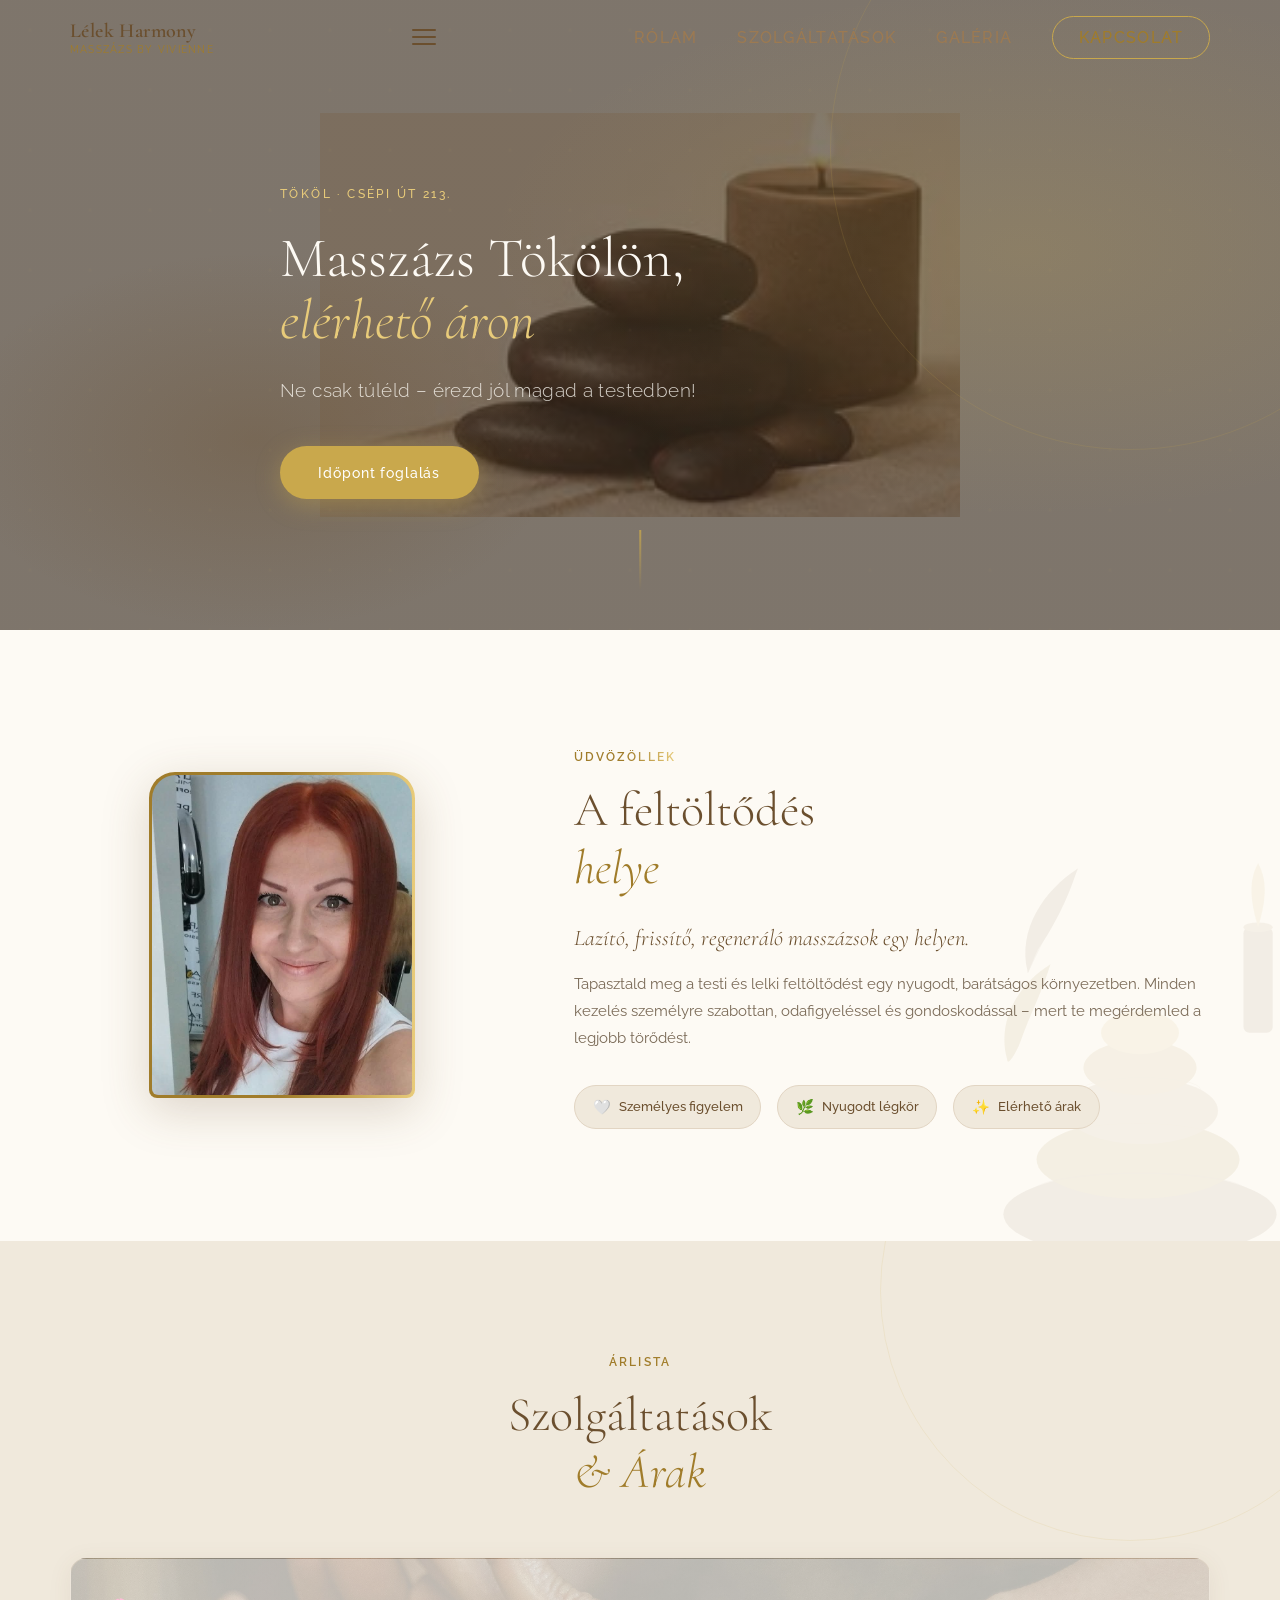
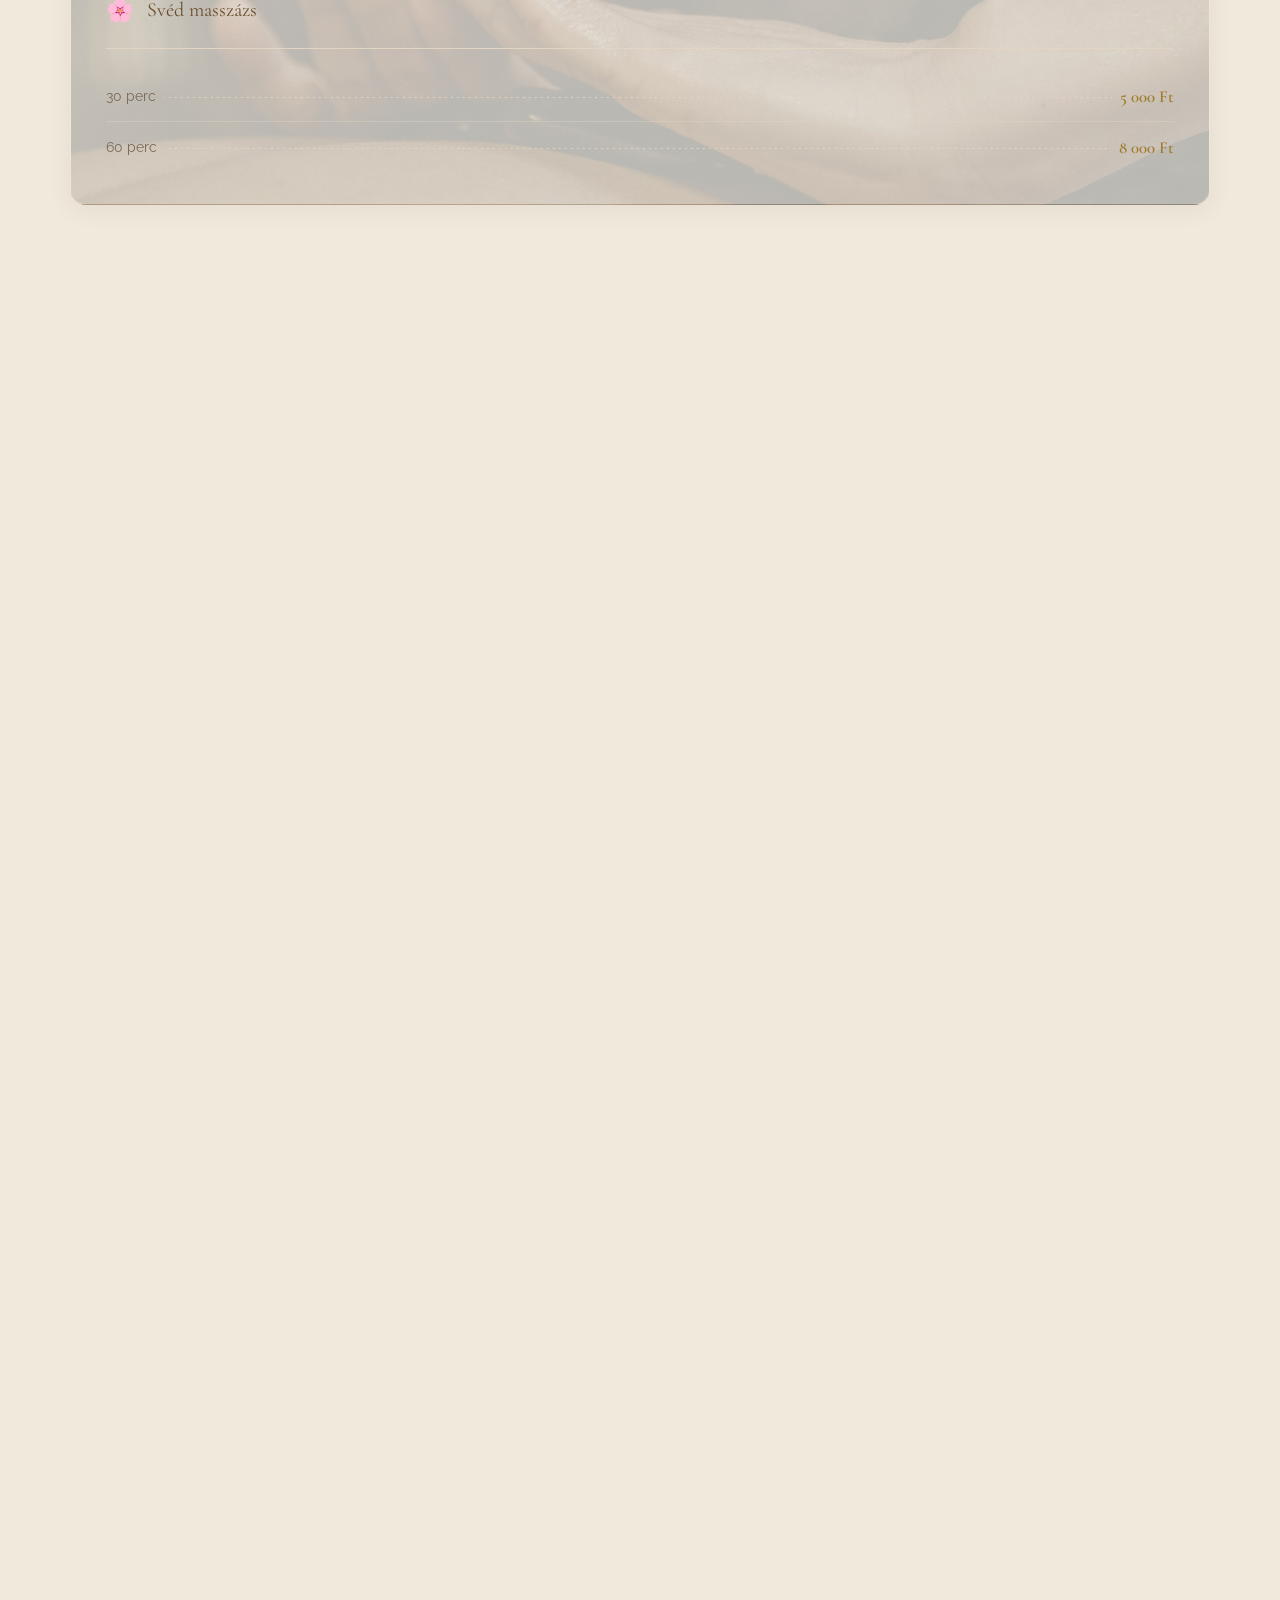
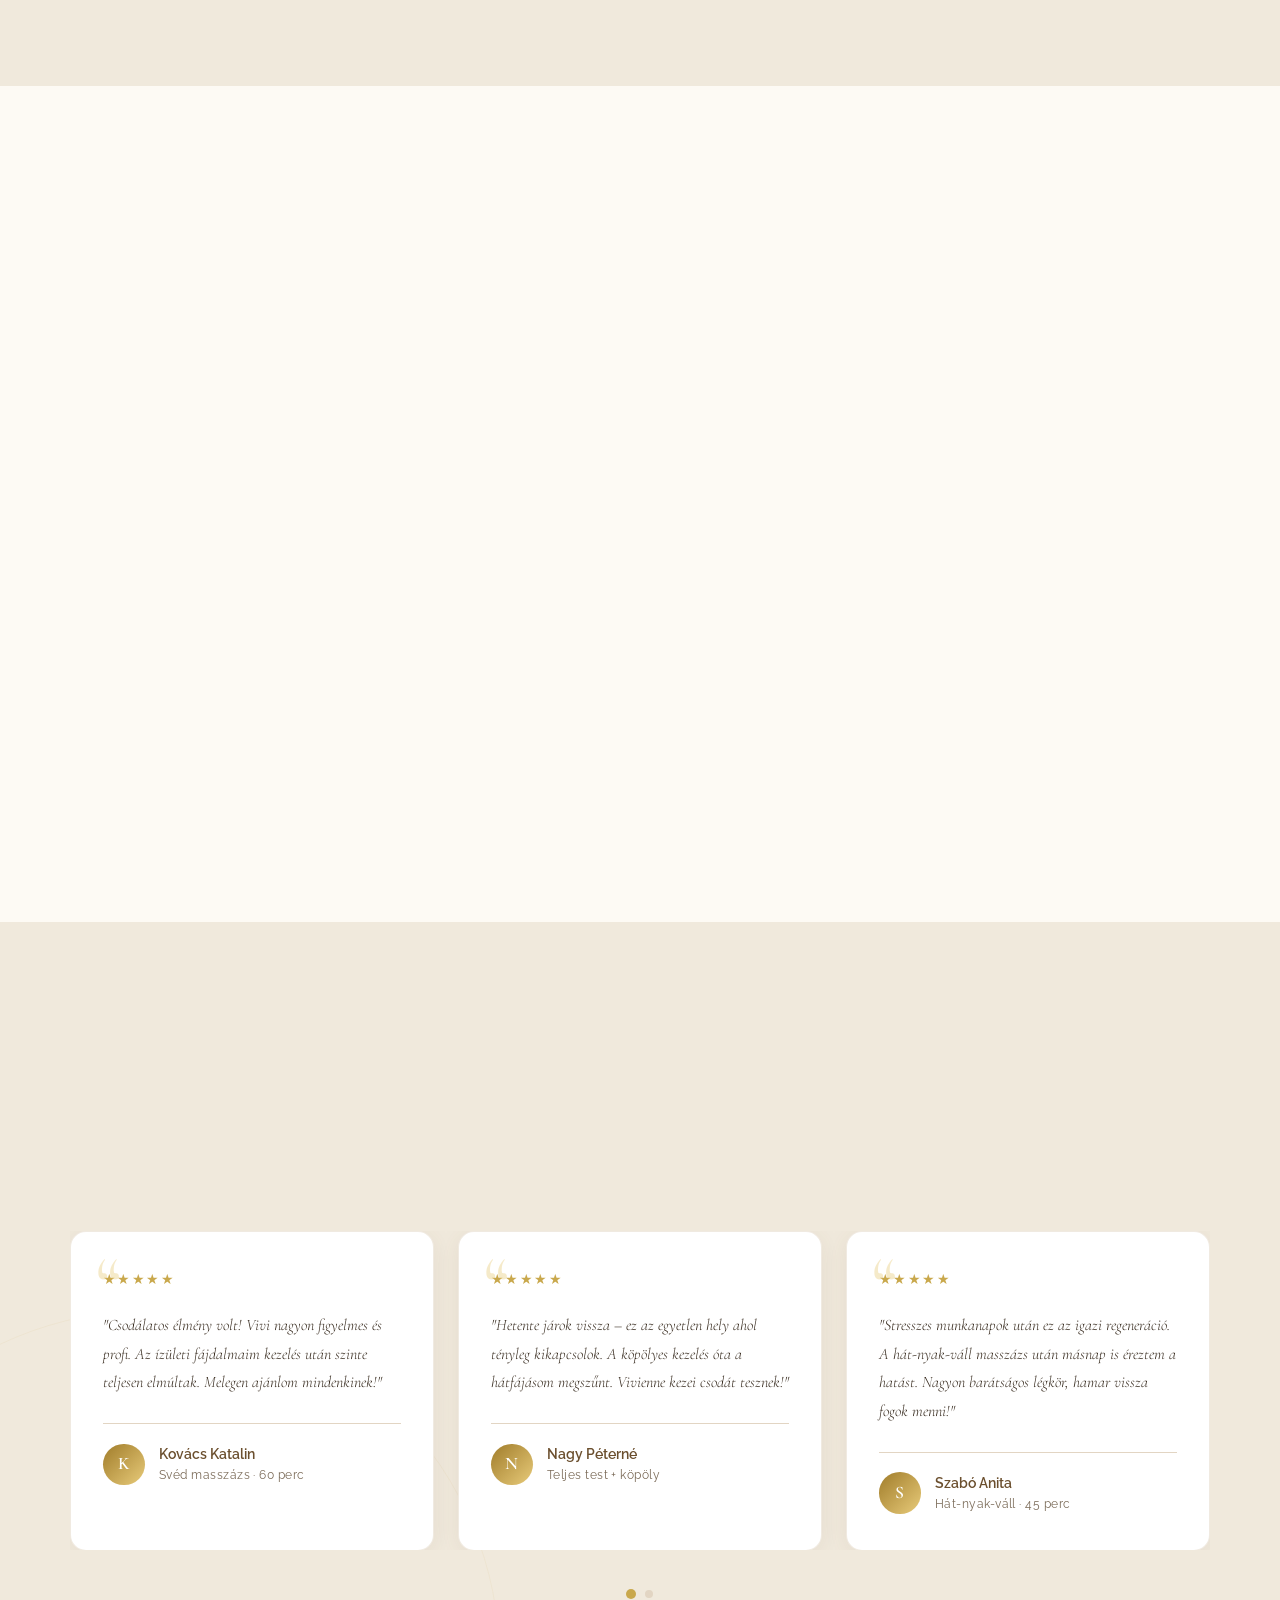
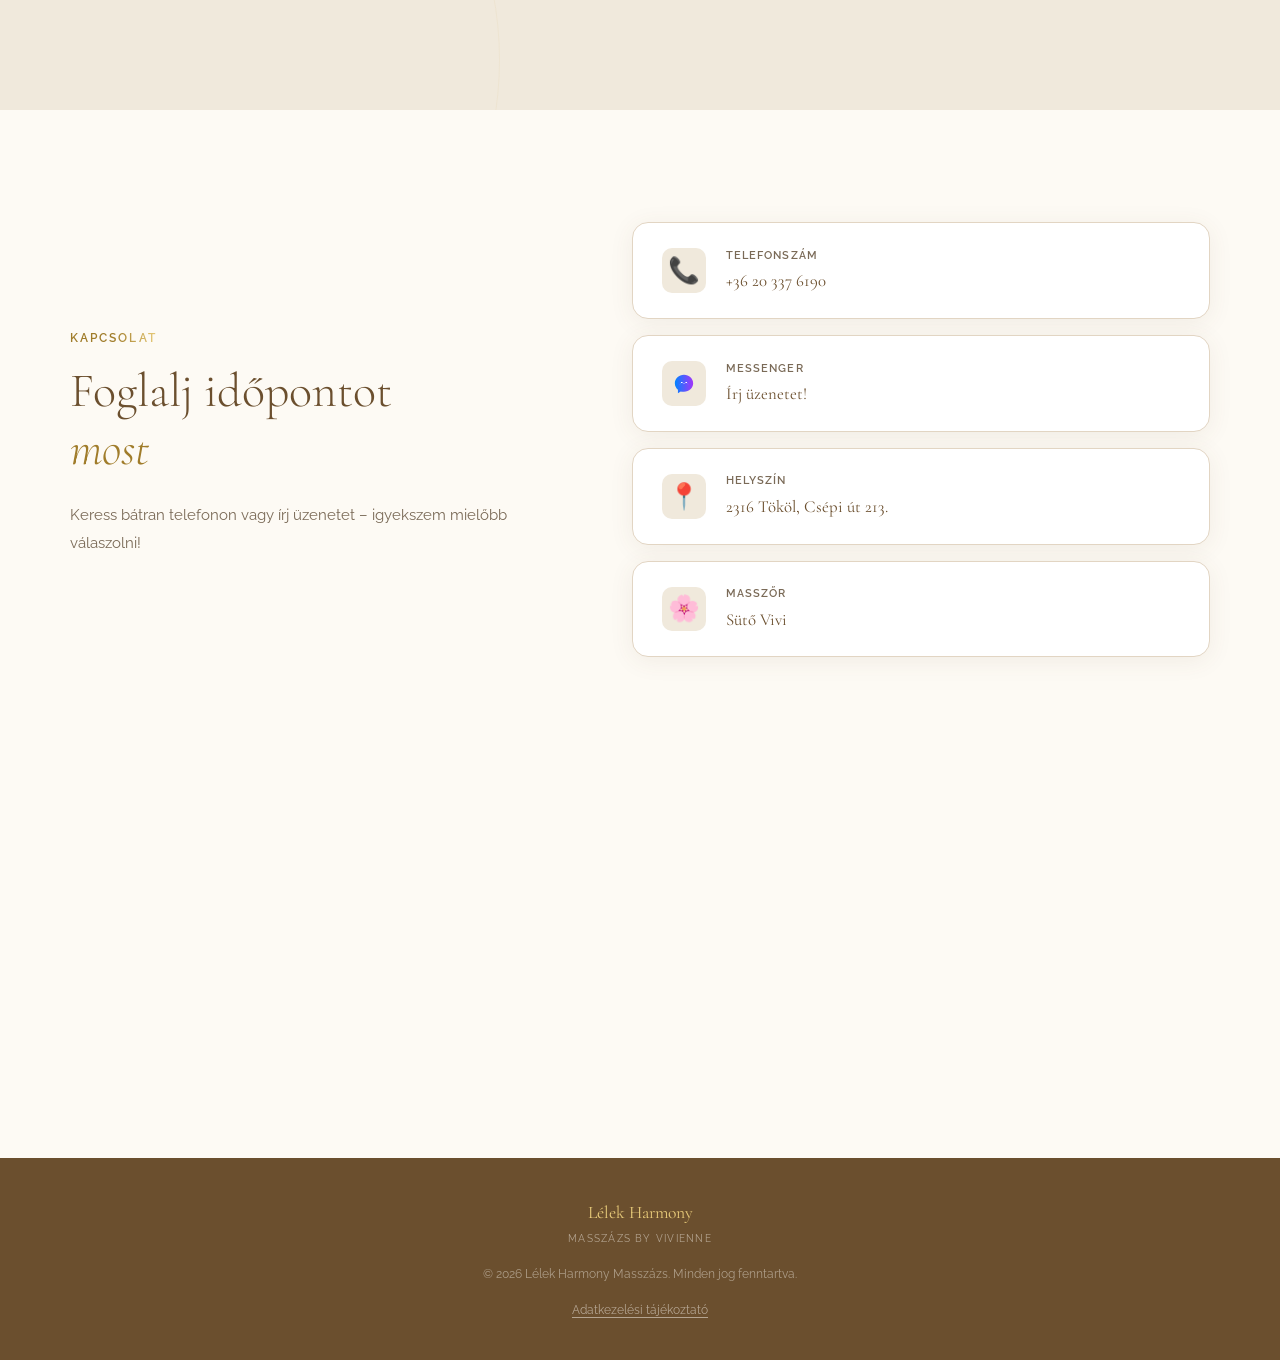
==== commit 39fc5b9e: "Publikálás előtti SEO- és minőségi javítások - Open Graph + Twitter Card meta tagek az index.html-be" ====
--- a/index.html
+++ b/index.html
@@ -18,6 +18,23 @@
     <meta name="robots" content="index, follow" />
     <meta name="author" content="Sütő Vivienne – Lélek Harmony Masszázs" />
     <link rel="canonical" href="https://lelekharmony.hu/" />
+    <!-- Open Graph -->
+    <meta property="og:type" content="website" />
+    <meta property="og:url" content="https://lelekharmony.hu/" />
+    <meta property="og:title" content="Masszázs Tökölön | Lélek Harmony by Vivienne" />
+    <meta property="og:description" content="Professzionális masszázs Tökölön elérhető áron. Svéd masszázs, köpölyes kezelés, hát-nyak-váll, sportmasszázs. Foglalj időpontot!" />
+    <meta property="og:image" content="https://lelekharmony.hu/images/gallery/gallery_12.jpeg" />
+    <meta property="og:image:width" content="1200" />
+    <meta property="og:image:height" content="630" />
+    <meta property="og:locale" content="hu_HU" />
+    <meta property="og:site_name" content="Lélek Harmony Masszázs" />
+    <!-- Twitter Card -->
+    <meta name="twitter:card" content="summary_large_image" />
+    <meta name="twitter:title" content="Masszázs Tökölön | Lélek Harmony by Vivienne" />
+    <meta name="twitter:description" content="Professzionális masszázs Tökölön elérhető áron. Svéd masszázs, köpölyes kezelés, hát-nyak-váll, sportmasszázs." />
+    <meta name="twitter:image" content="https://lelekharmony.hu/images/gallery/gallery_12.jpeg" />
+    <!-- Favicon -->
+    <link rel="icon" type="image/svg+xml" href="images/favicon.svg" />
     <link rel="preconnect" href="https://fonts.googleapis.com" />
     <link rel="preconnect" href="https://fonts.gstatic.com" crossorigin />
     <link
@@ -706,7 +723,7 @@
           <span class="footer__tagline">Masszázs by Vivienne</span>
         </div>
         <p class="footer__copy">
-          &copy; 2025 Lélek Harmony Masszázs. Minden jog fenntartva.
+          &copy; 2026 Lélek Harmony Masszázs. Minden jog fenntartva.
         </p>
         <a href="adatvedelem.html" class="footer__link">
           Adatkezelési tájékoztató
@@ -714,6 +731,46 @@
       </div>
     </footer>
 
+    <script type="application/ld+json">
+    {
+      "@context": "https://schema.org",
+      "@type": "LocalBusiness",
+      "@id": "https://lelekharmony.hu/",
+      "name": "Lélek Harmony Masszázs",
+      "alternateName": "Lélek Harmony by Vivienne",
+      "description": "Professzionális masszázs Tökölön elérhető áron. Svéd masszázs, köpölyes kezelés, hát-nyak-váll masszázs, sportmasszázs.",
+      "url": "https://lelekharmony.hu",
+      "telephone": "+36203376190",
+      "image": "https://lelekharmony.hu/images/gallery/gallery_12.jpeg",
+      "priceRange": "4 000 Ft – 20 000 Ft",
+      "address": {
+        "@type": "PostalAddress",
+        "streetAddress": "Csépi út 213.",
+        "addressLocality": "Tököl",
+        "postalCode": "2316",
+        "addressCountry": "HU"
+      },
+      "contactPoint": {
+        "@type": "ContactPoint",
+        "telephone": "+36203376190",
+        "contactType": "customer service",
+        "availableLanguage": "Hungarian"
+      },
+      "hasOfferCatalog": {
+        "@type": "OfferCatalog",
+        "name": "Masszázs szolgáltatások",
+        "itemListElement": [
+          { "@type": "Offer", "itemOffered": { "@type": "Service", "name": "Svéd masszázs 30 perc" }, "price": "5000", "priceCurrency": "HUF" },
+          { "@type": "Offer", "itemOffered": { "@type": "Service", "name": "Svéd masszázs 60 perc" }, "price": "8000", "priceCurrency": "HUF" },
+          { "@type": "Offer", "itemOffered": { "@type": "Service", "name": "Teljes test + köpöly 60 perc" }, "price": "11000", "priceCurrency": "HUF" },
+          { "@type": "Offer", "itemOffered": { "@type": "Service", "name": "Hát-nyak-váll masszázs 30 perc" }, "price": "4500", "priceCurrency": "HUF" },
+          { "@type": "Offer", "itemOffered": { "@type": "Service", "name": "Sportmasszázs 60 perc" }, "price": "12000", "priceCurrency": "HUF" },
+          { "@type": "Offer", "itemOffered": { "@type": "Service", "name": "Talpmasszázs" }, "price": "4000", "priceCurrency": "HUF" },
+          { "@type": "Offer", "itemOffered": { "@type": "Service", "name": "Arcmasszázs" }, "price": "4000", "priceCurrency": "HUF" }
+        ]
+      }
+    }
+    </script>
     <script src="js/config.js"></script>
     <script src="js/script.js"></script>
   </body>
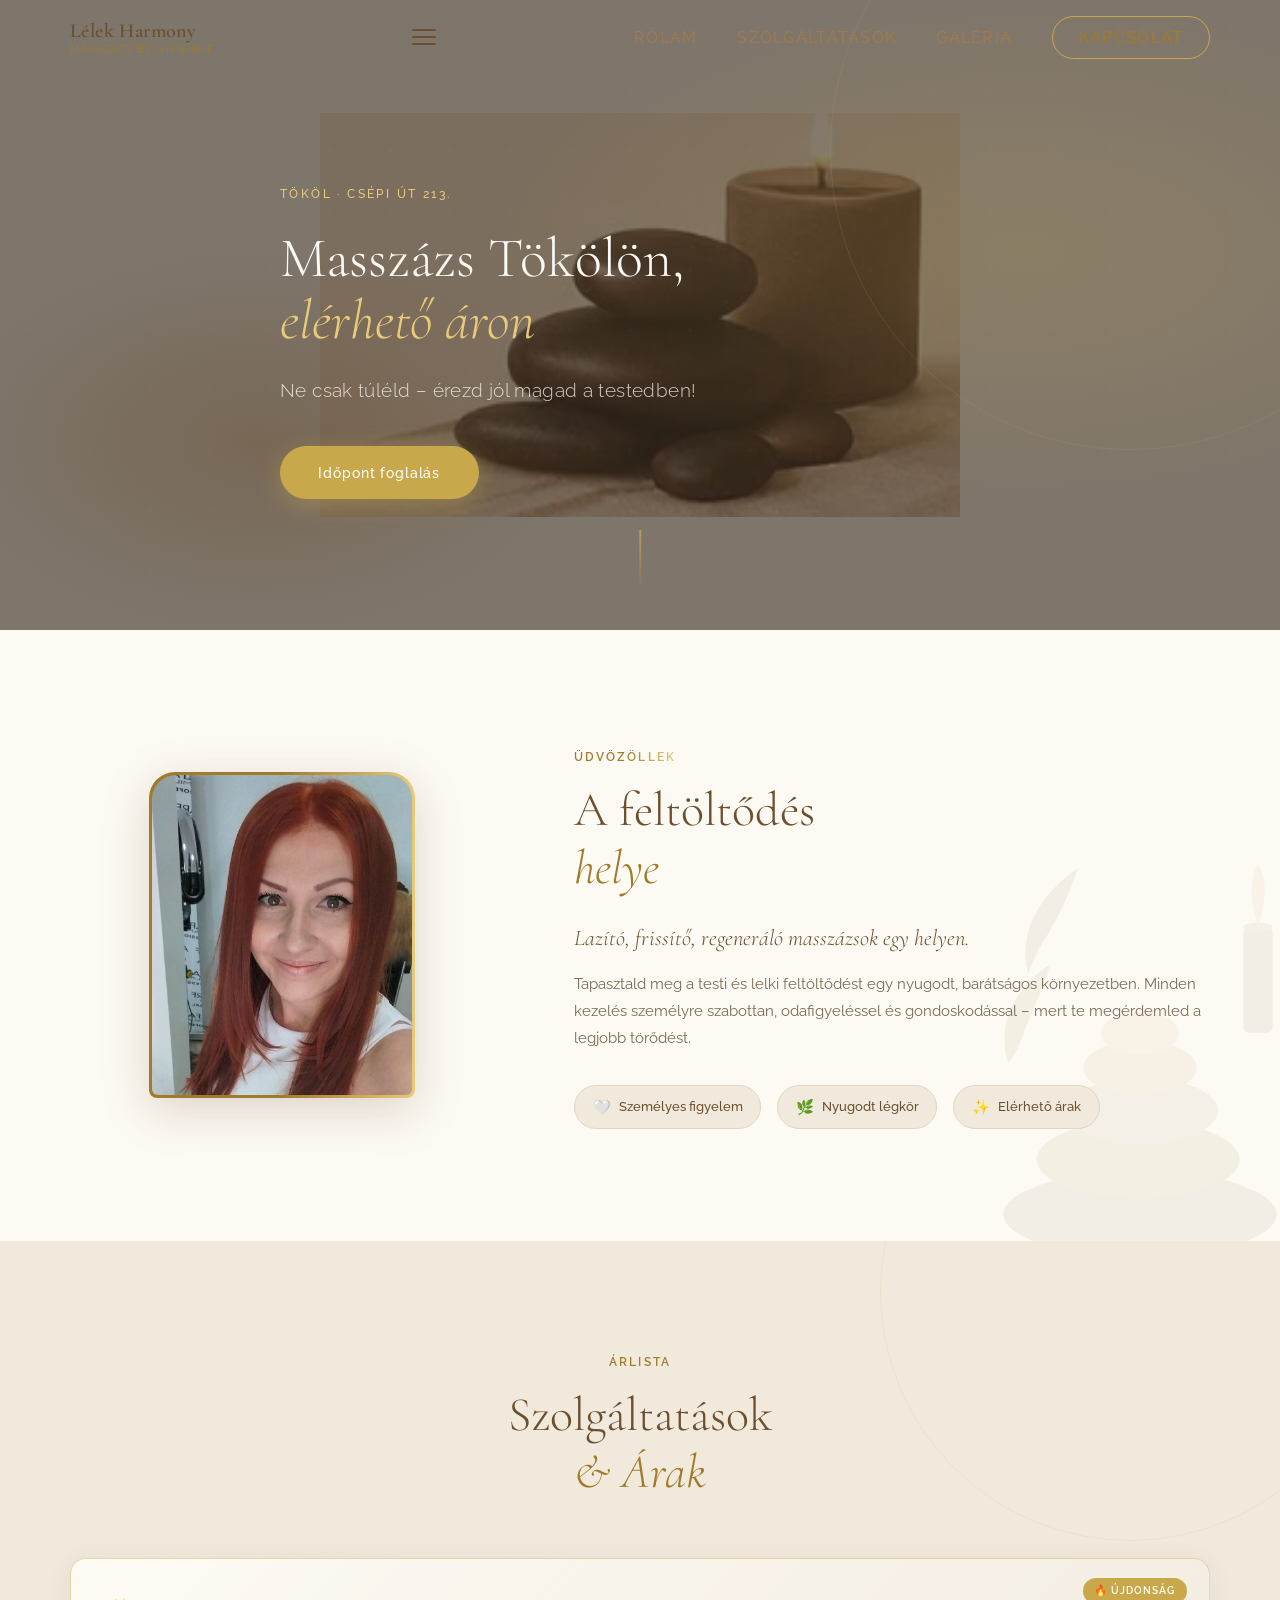
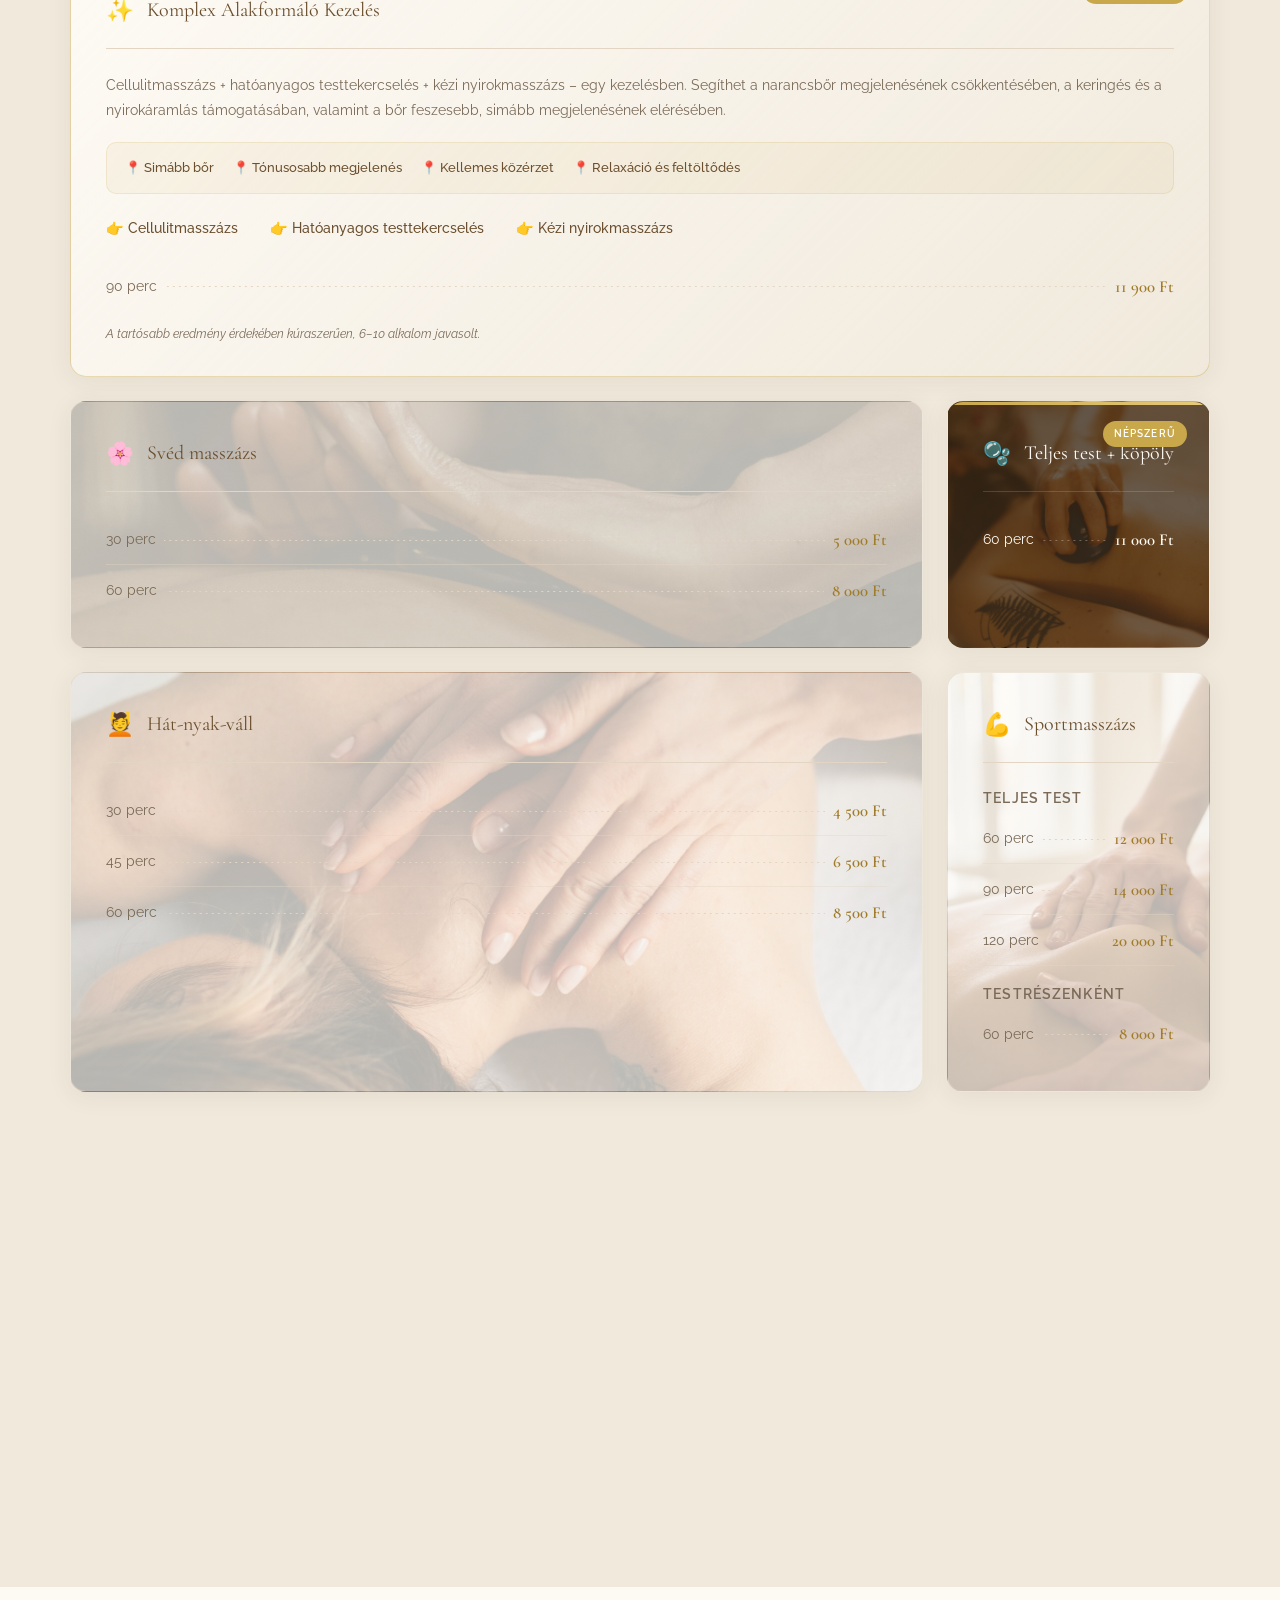
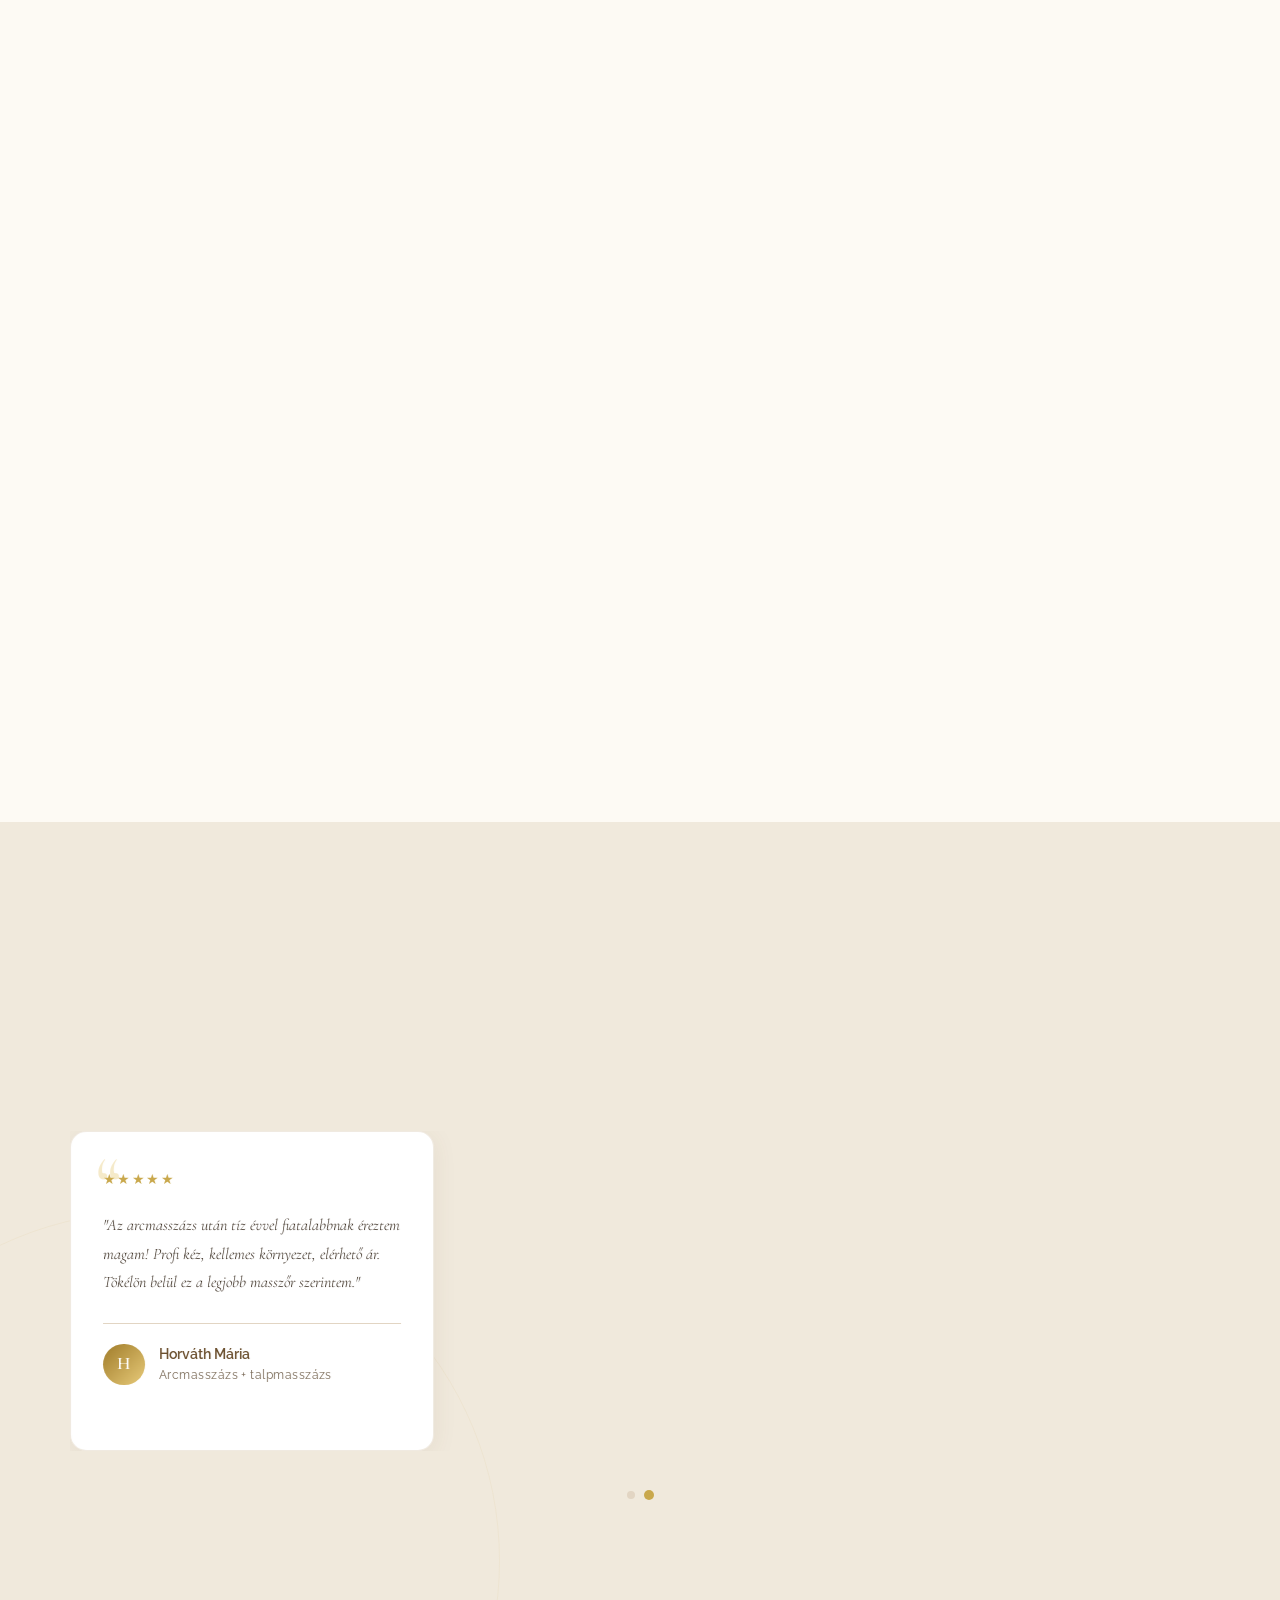
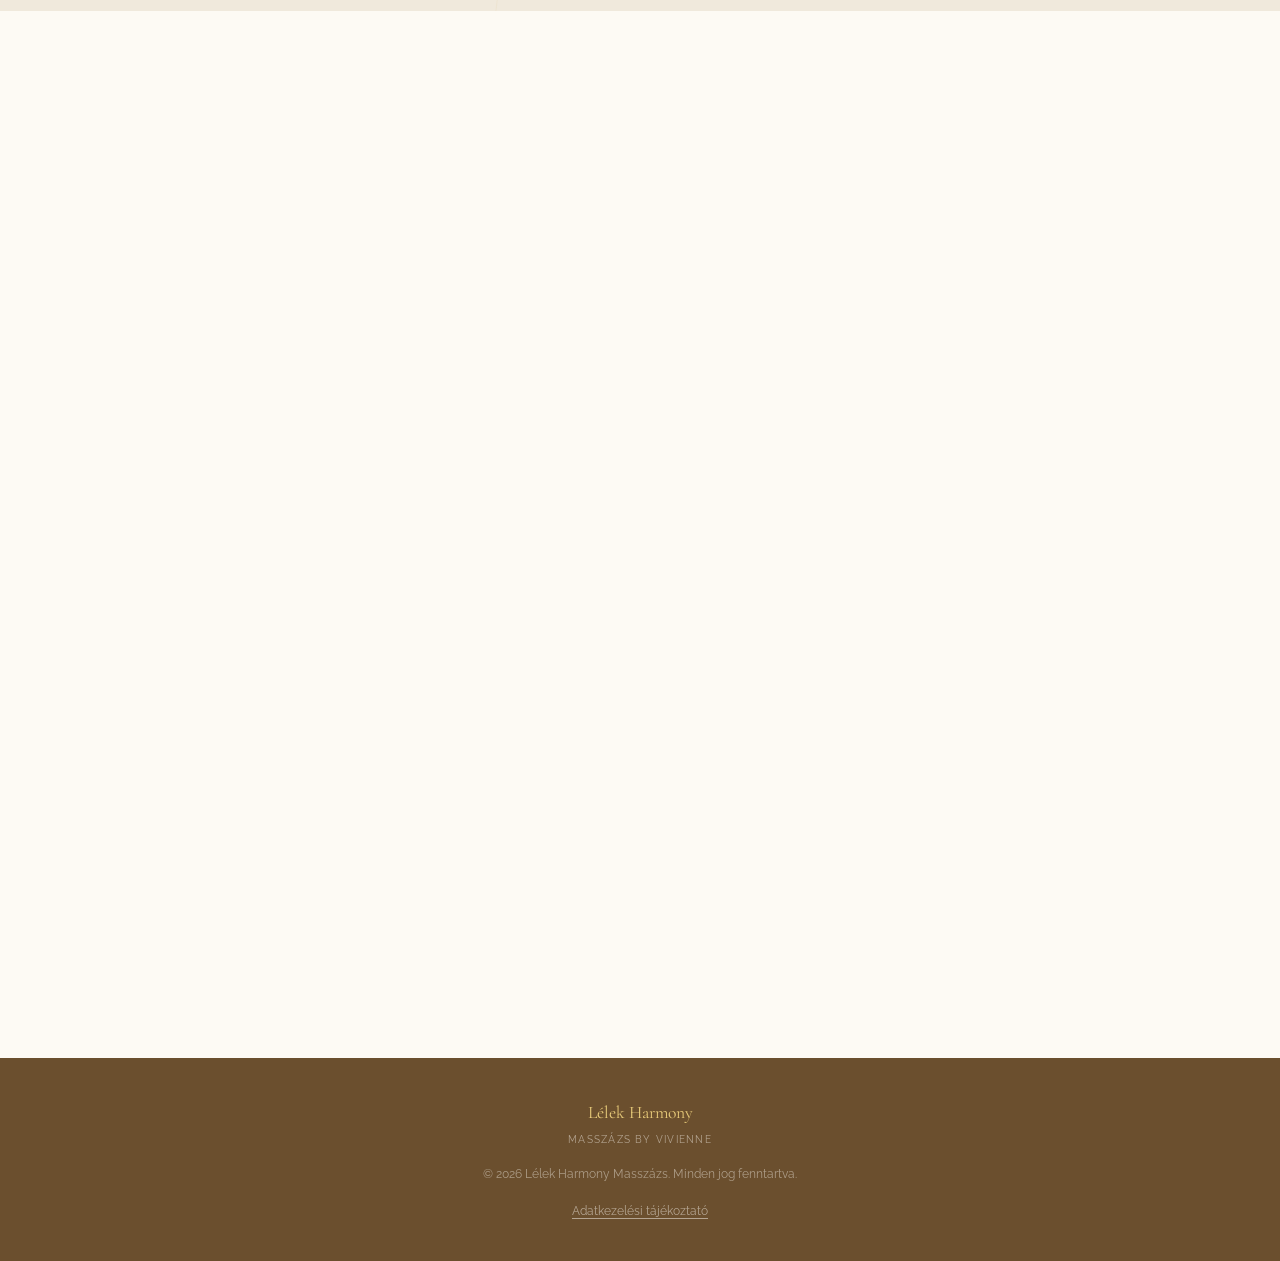
==== commit 967c9ad5: "Komplex Alakformáló Kezelés hozzáadva a szolgáltatásokhoz Co-Authored-By: Claude Sonnet 4.6 <noreply" ====
--- a/index.html
+++ b/index.html
@@ -1,6 +1,14 @@
 <!doctype html>
 <html lang="hu">
   <head>
+    <!-- Google tag (gtag.js) -->
+    <script async src="https://www.googletagmanager.com/gtag/js?id=G-BR8CB4Q7L4"></script>
+    <script>
+      window.dataLayer = window.dataLayer || [];
+      function gtag(){dataLayer.push(arguments);}
+      gtag('js', new Date());
+      gtag('config', 'G-BR8CB4Q7L4');
+    </script>
     <meta charset="UTF-8" />
     <meta name="viewport" content="width=device-width, initial-scale=1.0" />
     <title>
@@ -324,6 +332,39 @@
           </h2>
 
           <div class="services__grid">
+            <!-- Komplex Alakformáló Kezelés - ÚJDONSÁG -->
+            <div class="service-card service-card--new reveal">
+              <div class="service-card__badge service-card__badge--new">🔥 Újdonság</div>
+              <div class="service-card__header">
+                <span class="service-card__icon">✨</span>
+                <h3 class="service-card__title">Komplex Alakformáló Kezelés</h3>
+              </div>
+              <p class="service-card__desc">
+                Cellulitmasszázs + hatóanyagos testtekercselés + kézi nyirokmasszázs – egy kezelésben.
+                Segíthet a narancsbőr megjelenésének csökkentésében, a keringés és a nyirokáramlás
+                támogatásában, valamint a bőr feszesebb, simább megjelenésének elérésében.
+              </p>
+              <div class="service-card__benefits">
+                <span class="service-card__benefit">📍 Simább bőr</span>
+                <span class="service-card__benefit">📍 Tónusosabb megjelenés</span>
+                <span class="service-card__benefit">📍 Kellemes közérzet</span>
+                <span class="service-card__benefit">📍 Relaxáció és feltöltődés</span>
+              </div>
+              <div class="service-card__components">
+                <span>👉 Cellulitmasszázs</span>
+                <span>👉 Hatóanyagos testtekercselés</span>
+                <span>👉 Kézi nyirokmasszázs</span>
+              </div>
+              <ul class="price-list">
+                <li class="price-item">
+                  <span class="price-item__label">90 perc</span>
+                  <span class="price-item__dots"></span>
+                  <span class="price-item__price">11 900 Ft</span>
+                </li>
+              </ul>
+              <p class="service-card__note">A tartósabb eredmény érdekében kúraszerűen, 6–10 alkalom javasolt.</p>
+            </div>
+
             <!-- Svéd masszázs -->
             <div class="service-card service-card--bg-1 reveal">
               <div class="service-card__header">
@@ -766,7 +807,8 @@
           { "@type": "Offer", "itemOffered": { "@type": "Service", "name": "Hát-nyak-váll masszázs 30 perc" }, "price": "4500", "priceCurrency": "HUF" },
           { "@type": "Offer", "itemOffered": { "@type": "Service", "name": "Sportmasszázs 60 perc" }, "price": "12000", "priceCurrency": "HUF" },
           { "@type": "Offer", "itemOffered": { "@type": "Service", "name": "Talpmasszázs" }, "price": "4000", "priceCurrency": "HUF" },
-          { "@type": "Offer", "itemOffered": { "@type": "Service", "name": "Arcmasszázs" }, "price": "4000", "priceCurrency": "HUF" }
+          { "@type": "Offer", "itemOffered": { "@type": "Service", "name": "Arcmasszázs" }, "price": "4000", "priceCurrency": "HUF" },
+          { "@type": "Offer", "itemOffered": { "@type": "Service", "name": "Komplex Alakformáló Kezelés (cellulitmasszázs + testtekercselés + nyirokmasszázs) 90 perc" }, "price": "11900", "priceCurrency": "HUF" }
         ]
       }
     }
--- a/css/style.css
+++ b/css/style.css
@@ -661,6 +661,60 @@
 .service-card--featured::before {
   background: linear-gradient(90deg, var(--gold), var(--gold-light));
   opacity: 1;
+}
+
+.service-card--new {
+  grid-column: span 2;
+  border: 1.5px solid rgba(201, 168, 76, 0.4);
+  background: linear-gradient(135deg, rgba(253, 250, 244, 1) 0%, rgba(240, 233, 220, 0.6) 100%);
+}
+
+.service-card__badge--new {
+  background: linear-gradient(135deg, #c0392b, #e74c3c);
+}
+
+.service-card__desc {
+  font-size: 0.88rem;
+  color: var(--text-muted);
+  line-height: 1.75;
+  margin-bottom: 1.2rem;
+}
+
+.service-card__benefits {
+  display: flex;
+  flex-wrap: wrap;
+  gap: 0.5rem 1.2rem;
+  margin-bottom: 1.4rem;
+  padding: 0.9rem 1.1rem;
+  background: rgba(201, 168, 76, 0.08);
+  border-radius: var(--radius-sm);
+  border: 1px solid rgba(201, 168, 76, 0.18);
+}
+
+.service-card__benefit {
+  font-size: 0.8rem;
+  font-weight: 500;
+  color: var(--brown);
+}
+
+.service-card__components {
+  display: flex;
+  flex-wrap: wrap;
+  gap: 0.5rem 2rem;
+  margin-bottom: 1.4rem;
+}
+
+.service-card__components span {
+  font-size: 0.88rem;
+  color: var(--brown);
+  font-weight: 500;
+}
+
+.service-card__note {
+  font-size: 0.78rem;
+  color: var(--text-muted);
+  font-style: italic;
+  margin-top: 0.75rem;
 }
 
 .service-card--extras {
@@ -1565,6 +1619,9 @@
   .services__grid {
     grid-template-columns: 1fr;
   }
+  .service-card--new {
+    grid-column: span 1;
+  }
   .contact__grid {
     grid-template-columns: 1fr;
     gap: 3rem;
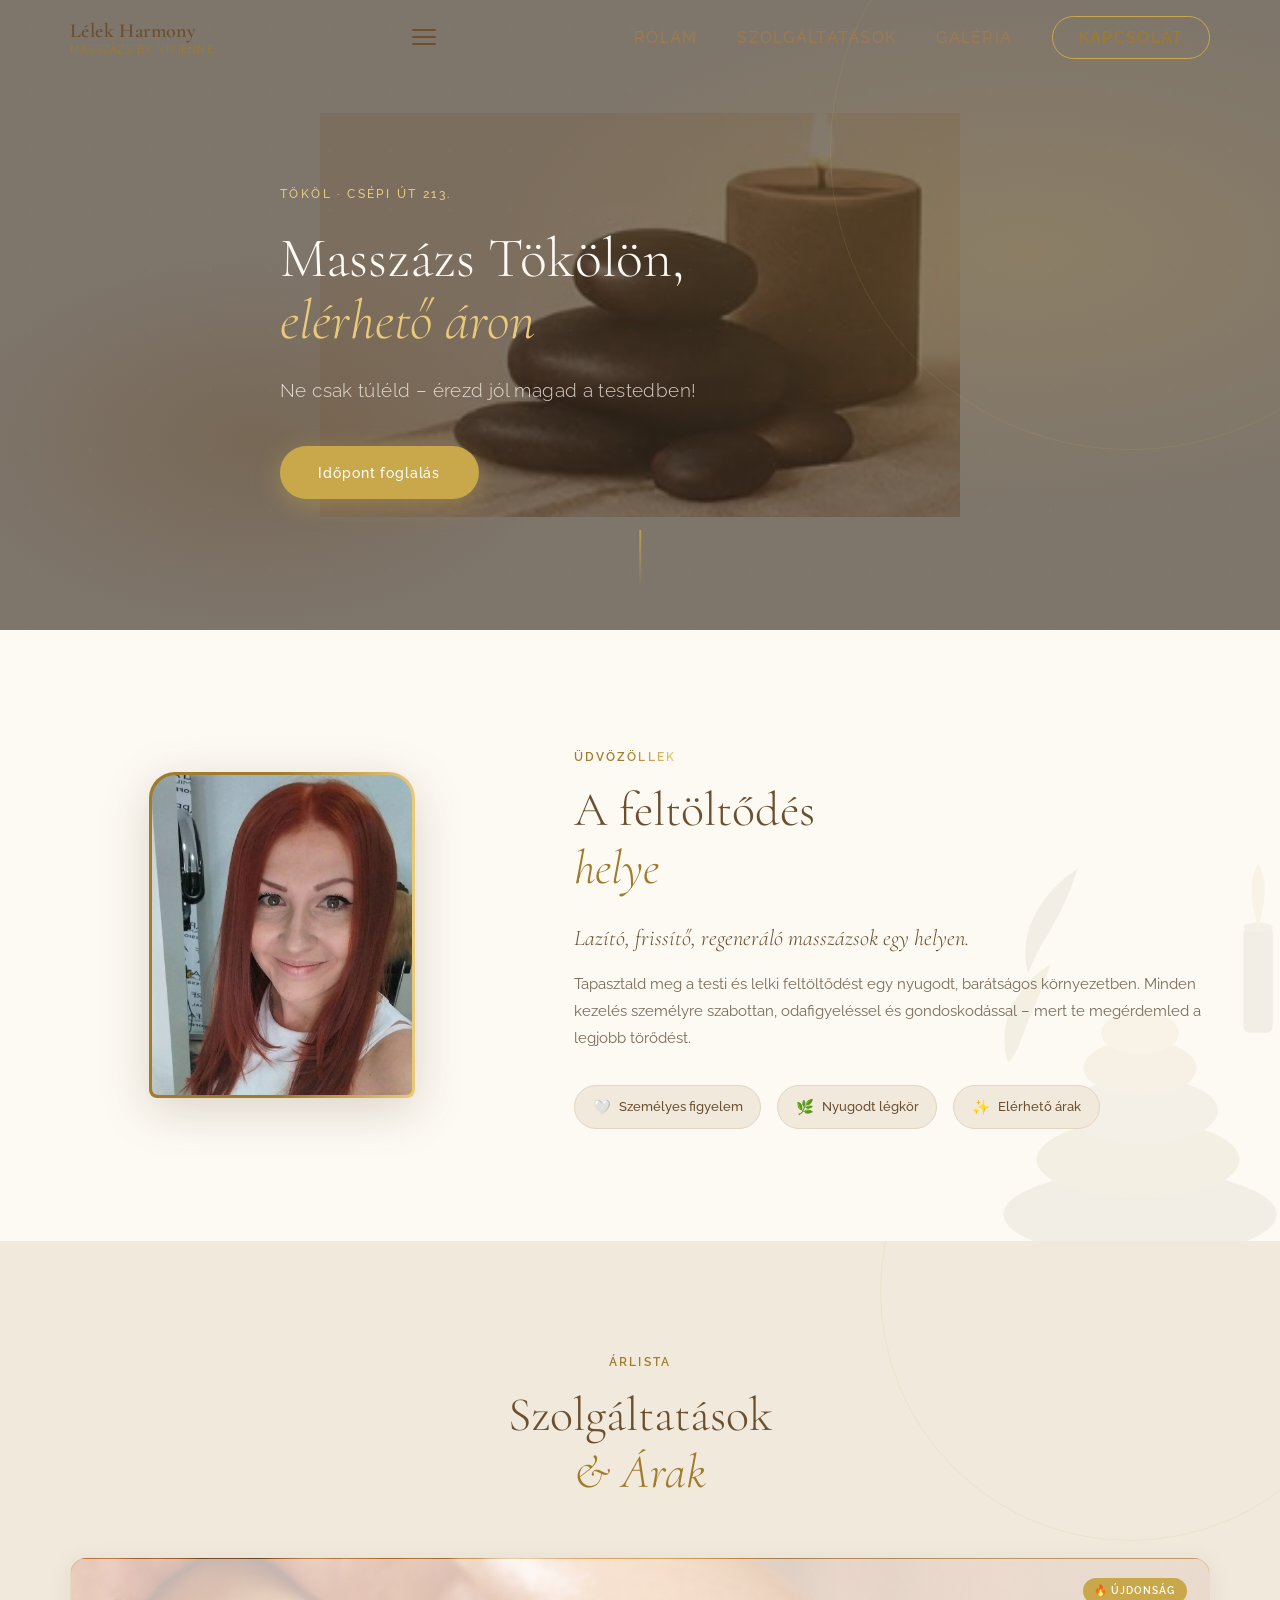
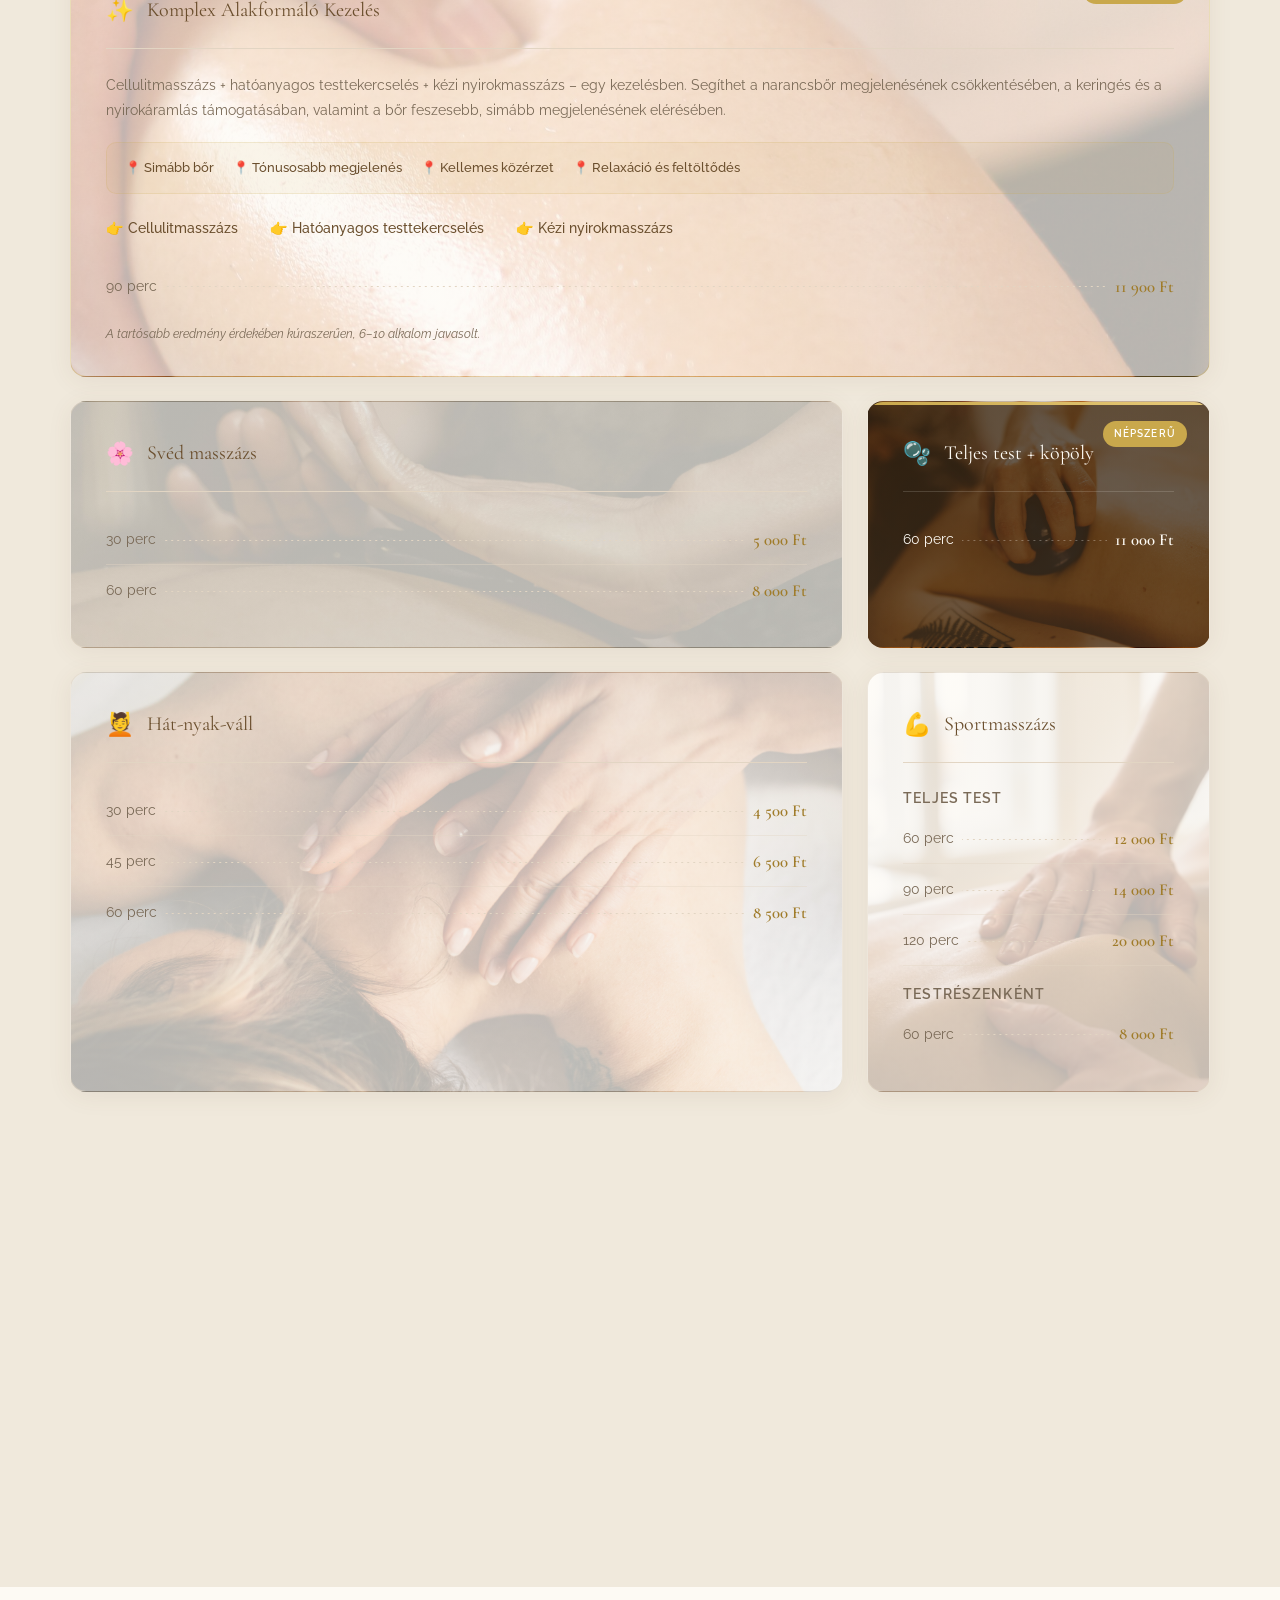
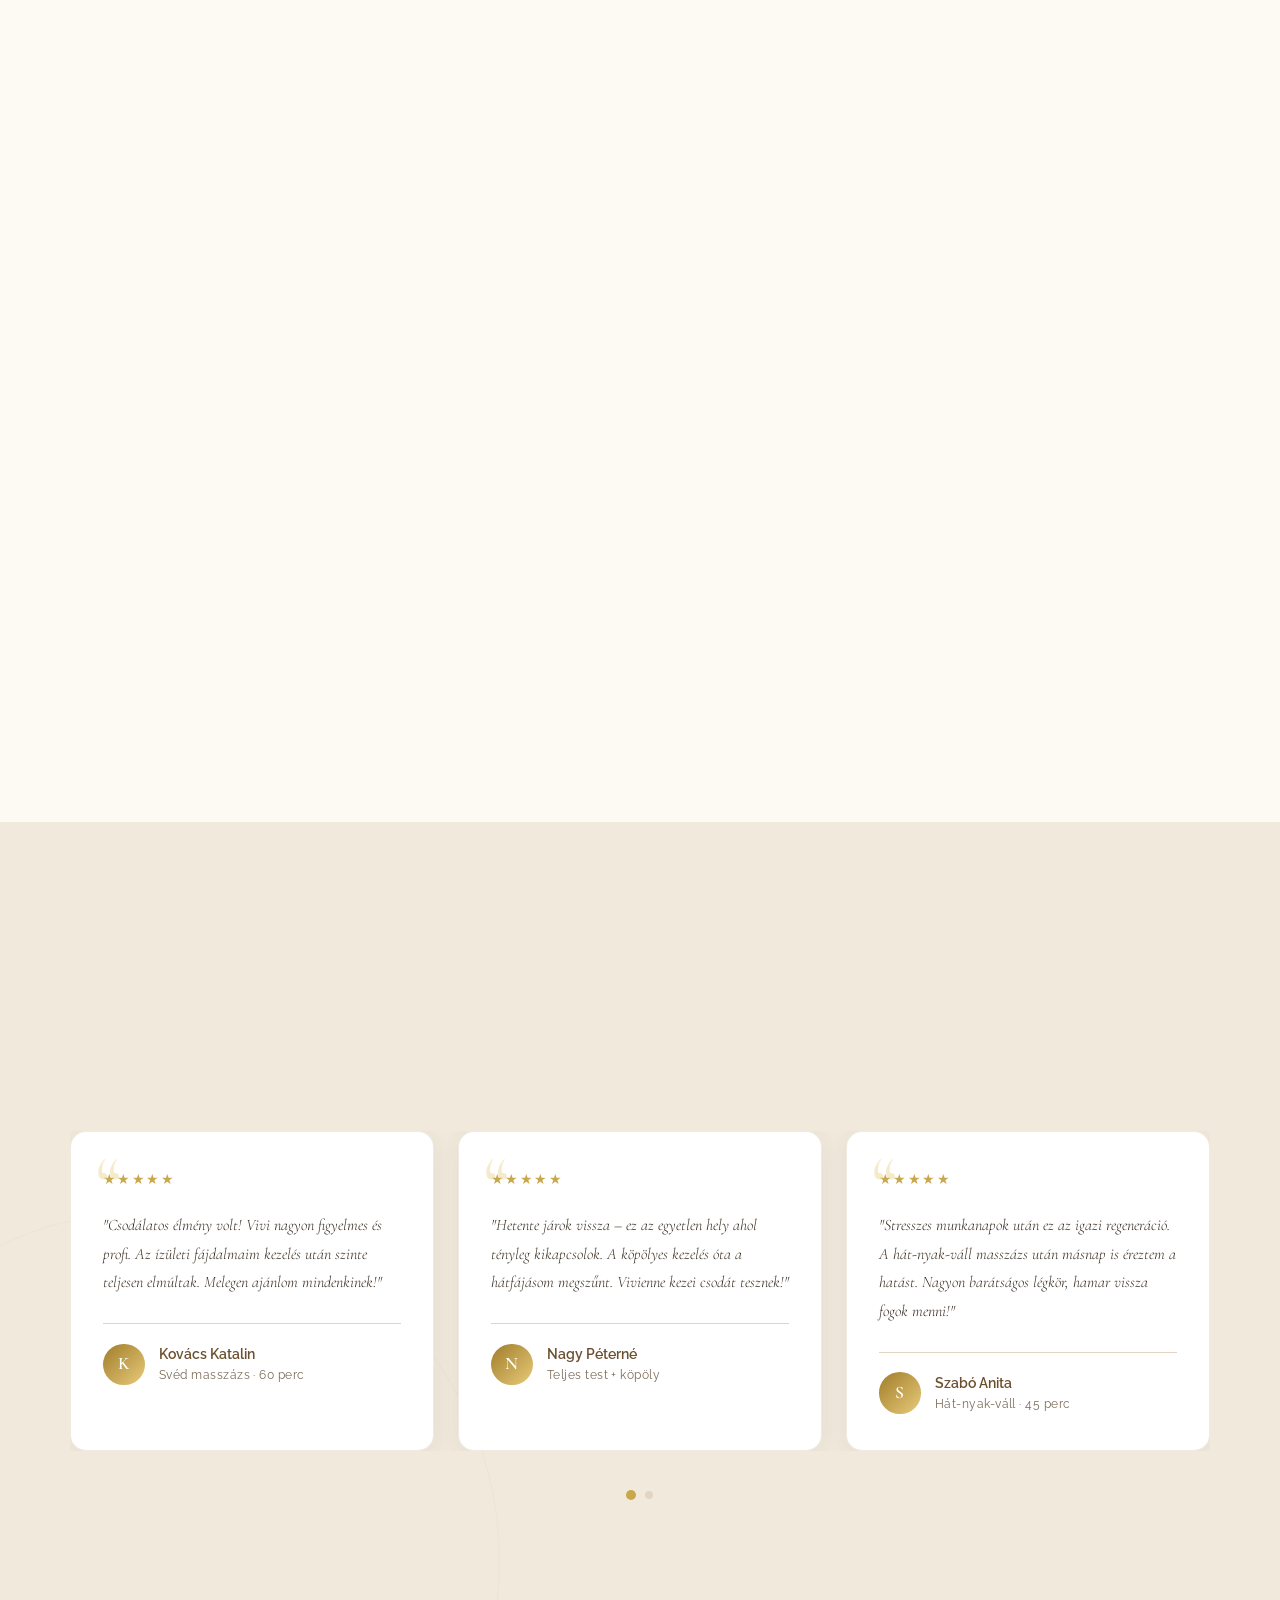
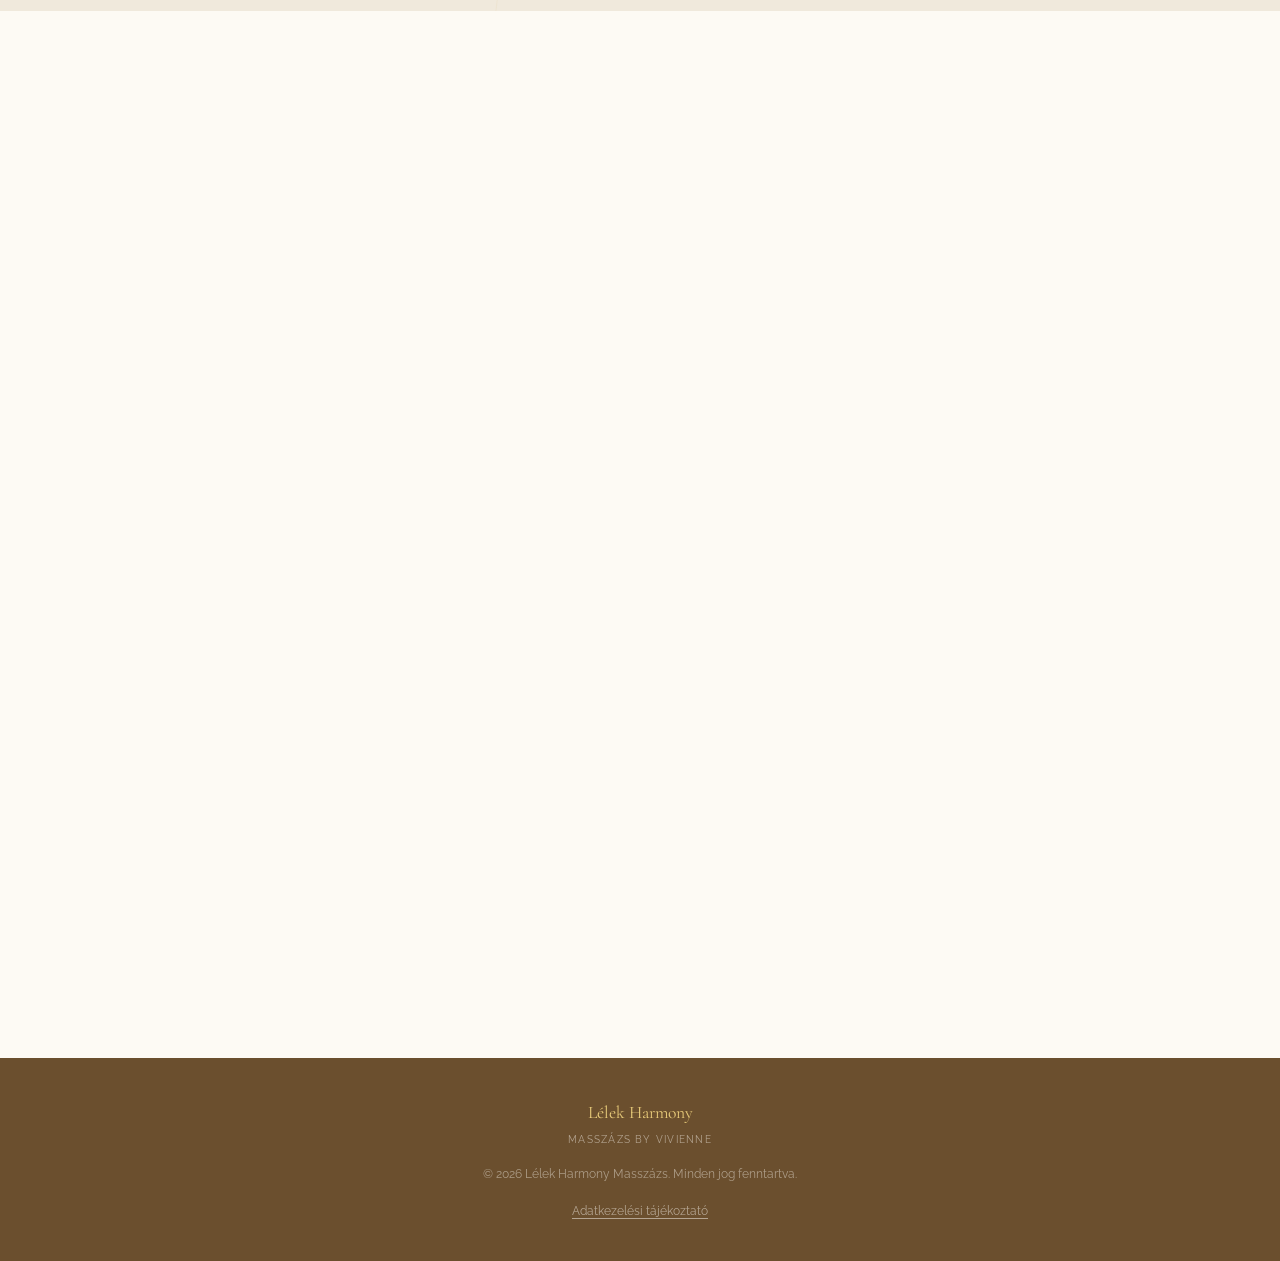
==== commit d523a098: "Schema típus LocalBusiness→MassageTherapist, aggregateRating hozzáadva Co-Authored-By: Claude Sonnet" ====
--- a/index.html
+++ b/index.html
@@ -775,7 +775,7 @@
     <script type="application/ld+json">
     {
       "@context": "https://schema.org",
-      "@type": "LocalBusiness",
+      "@type": "MassageTherapist",
       "@id": "https://lelekharmony.hu/",
       "name": "Lélek Harmony Masszázs",
       "alternateName": "Lélek Harmony by Vivienne",
@@ -784,6 +784,13 @@
       "telephone": "+36203376190",
       "image": "https://lelekharmony.hu/images/gallery/gallery_12.jpeg",
       "priceRange": "4 000 Ft – 20 000 Ft",
+      "aggregateRating": {
+        "@type": "AggregateRating",
+        "ratingValue": "5",
+        "reviewCount": "34",
+        "bestRating": "5",
+        "worstRating": "1"
+      },
       "address": {
         "@type": "PostalAddress",
         "streetAddress": "Csépi út 213.",
--- a/css/style.css
+++ b/css/style.css
@@ -648,6 +648,9 @@
 .service-card--featured .price-item__price {
   color: var(--cream);
 }
+.service-card--featured .service-card__header {
+  padding-right: 5rem;
+}
 .service-card--featured .price-item__dots {
   background-image: radial-gradient(
     circle,
@@ -666,7 +669,12 @@
 .service-card--new {
   grid-column: span 2;
   border: 1.5px solid rgba(201, 168, 76, 0.4);
-  background: linear-gradient(135deg, rgba(253, 250, 244, 1) 0%, rgba(240, 233, 220, 0.6) 100%);
+  background-image:
+    linear-gradient(rgba(253, 250, 244, 0.72), rgba(253, 250, 244, 0.72)),
+    url('../images/gallery/cellulit.jpg');
+  background-size: cover;
+  background-position: center;
+  background-repeat: no-repeat;
 }
 
 .service-card__badge--new {
@@ -1621,6 +1629,24 @@
   }
   .service-card--new {
     grid-column: span 1;
+    text-align: center;
+  }
+  .service-card--new .service-card__badge {
+    position: static;
+    display: inline-block;
+    margin: 0 auto 1.2rem;
+  }
+  .service-card--new .service-card__header {
+    justify-content: center;
+  }
+  .service-card--new .service-card__benefits {
+    justify-content: center;
+  }
+  .service-card--new .service-card__components {
+    justify-content: center;
+  }
+  .service-card--new .price-item {
+    justify-content: center;
   }
   .contact__grid {
     grid-template-columns: 1fr;
